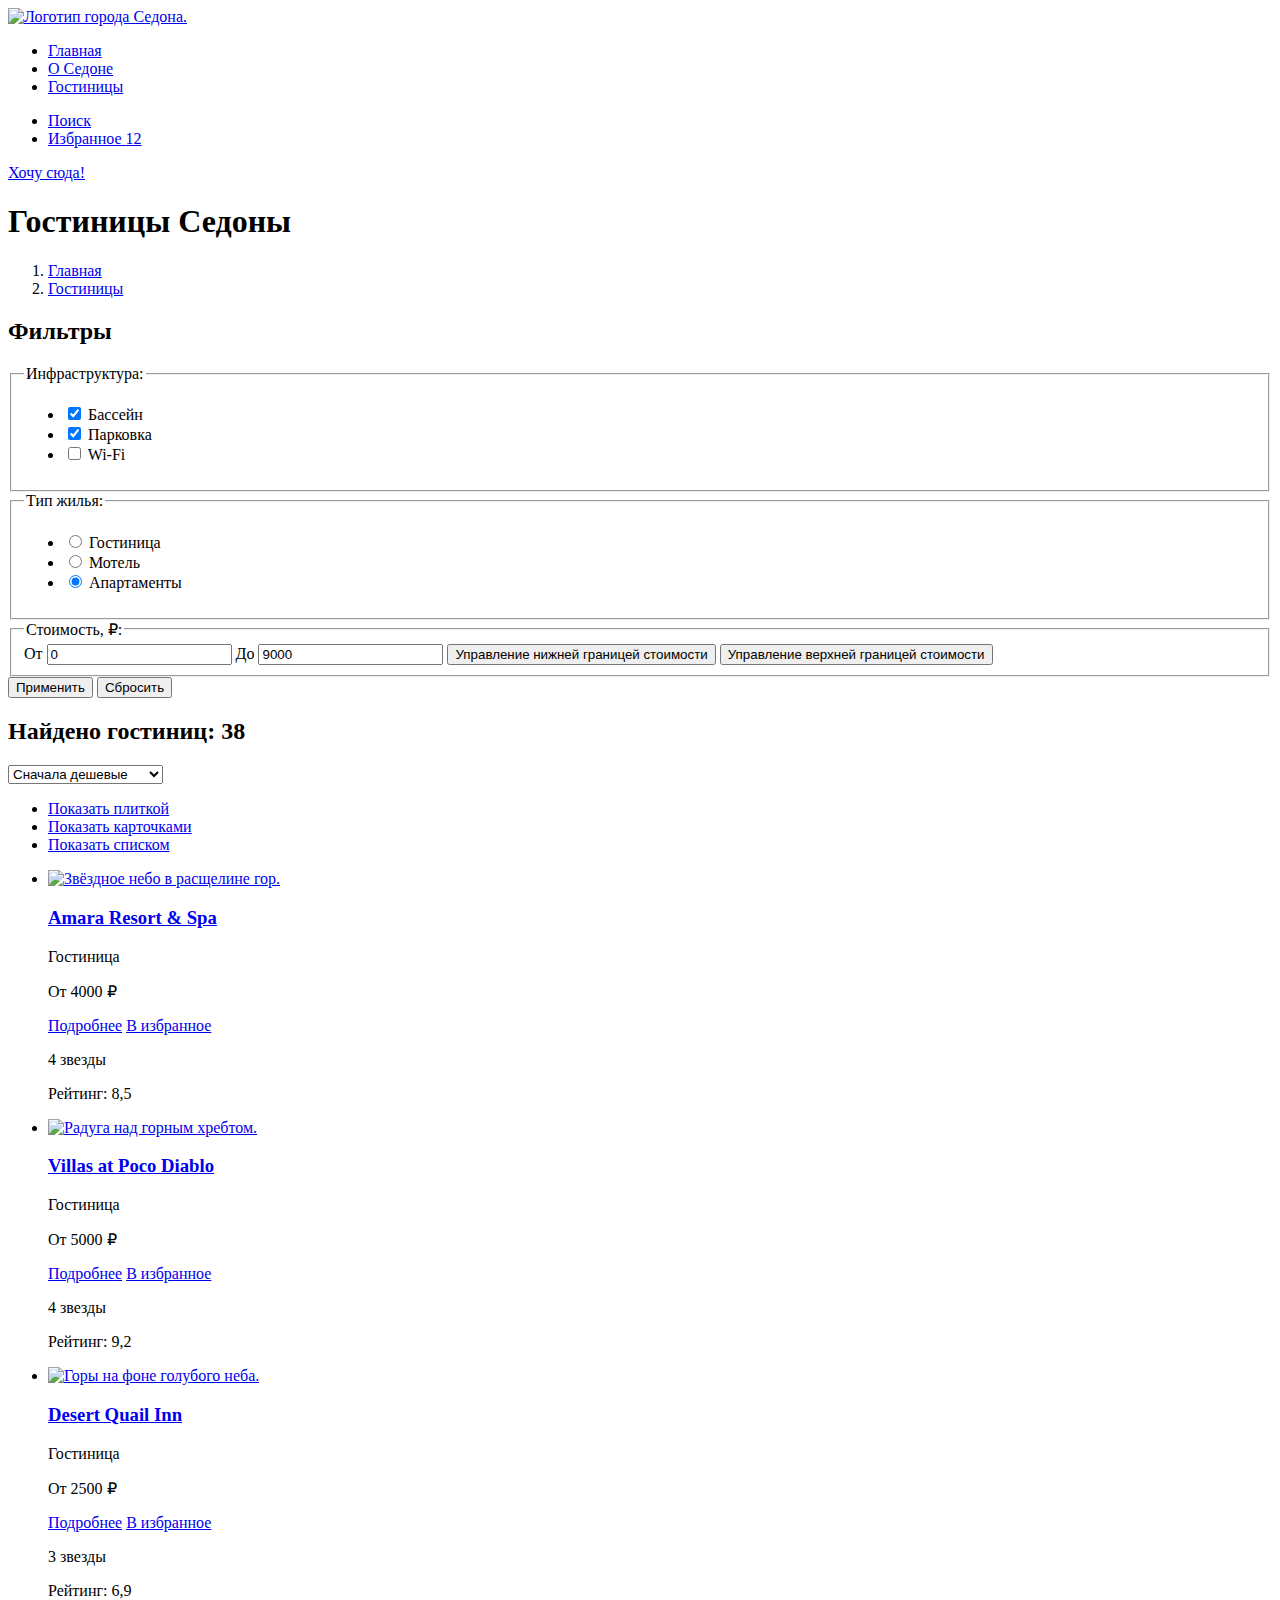
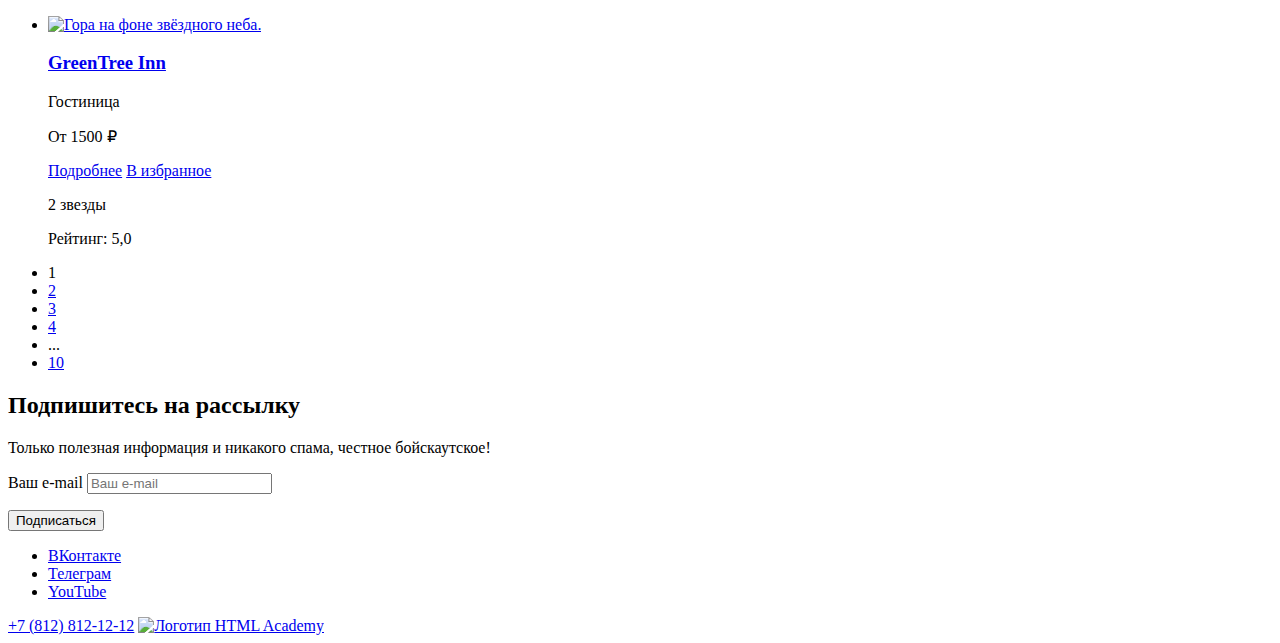
==== catalog.html @ 8b1051bf "Добавляет разметку страниц" ====
<!DOCTYPE html>
<html lang="ru">
    <head>
        <meta charset="utf-8">
        <title>Седона. Гостиницы</title>
    </head>
    <body>
        <header class="page-header" data-test="header">
            <nav class="navigation">
                <a class="navigation-logo" href="index.html">
                    <img class="page-header-logo" src="#" alt="Логотип города Седона.">
                </a>
                <ul class="navigation-list">
                    <li class="navigation-item">
                        <a class="navigation-link" href="index.html">Главная</a>
                    </li>
                    <li class="navigation-item">
                        <a class="navigation-link" href="#">О Седоне</a>
                    </li>
                    <li class="navigation-item">
                        <a class="navigation-link navigation-link-current" href="#">Гостиницы</a>
                    </li>
                </ul>
                <ul class="navigation-user">
                    <li class="navigation-user-item">
                        <a class="navigation-user-link navigation-user-link-search" href="#">
                            <span class="visually-hidden">Поиск</span>
                        </a>
                    </li>
                    <li class="navigation-user-item">
                        <a class="navigation-user-link navigation-user-link-favorite" href="#">
                            <span class="visually-hidden">Избранное</span>
                            <span class="notification-badge">12</span>
                        </a>
                    </li>
                </ul>
            </nav>
            <a class="header-button" href="#">Хочу сюда!</a>
        </header>
        <main class="main-inner" data-test="main">
            <h1 class="inner-header-title">Гостиницы Седоны</h1>
            <ol class="breadcrumbs">
                <li class="breadcrumbs-item">
                    <a class="breadcrumbs-link breadcrumbs-home-link" href="index.html">
                        <span class="visually-hidden">Главная</span>
                    </a>
                </li>
                <li class="breadcrumbs-item">
                    <a class="breadcrumbs-link" href="#">Гостиницы</a>
                </li>
            </ol>
            <section class="filters" data-test="filter">
                <h2 class="visually-hidden">Фильтры</h2>
                <form class="catalog-filter" action="https://echo.htmlacademy.ru/" method="get">
                    <fieldset class="catalog-filter-group">
                        <legend class="catalog-filter-title">Инфраструктура:</legend>
                        <ul class="catalog-filter-list">
                            <li class="catalog-filter-item">
                                <label class="control">
                                    <input class="control-input" type="checkbox" name="swimmingpool" checked>
                                    Бассейн
                                </label>
                            </li>
                            <li class="catalog-filter-item">
                                <label class="control">
                                    <input class="control-input" type="checkbox" name="parking" checked>
                                    Парковка
                                </label>
                            </li>
                            <li class="catalog-filter-item">
                                <label class="control">
                                    <input class="control-input" type="checkbox" name="wifi">
                                    Wi-Fi
                                </label>
                            </li>
                        </ul>
                    </fieldset>
                    <fieldset class="catalog-filter-group">
                        <legend class="catalog-filter-title">Тип жилья:</legend>
                        <ul class="catalog-filter-list">
                            <li class="catalog-filter-item">
                                <label class="control">
                                    <input class="control-input" type="radio" name="housing-type" value="hotel">
                                    Гостиница
                                </label>
                            </li>
                            <li class="catalog-filter-item">
                                <label class="control">
                                    <input class="control-input" type="radio" name="housing-type" value="motel">
                                    Мотель
                                </label>
                            </li>
                            <li class="catalog-filter-item">
                                <label class="control">
                                    <input class="control-input" type="radio" name="housing-type" value="apartments" checked>
                                    Апартаменты
                                </label>
                            </li>
                        </ul>
                    </fieldset>
                    <fieldset class="catalog-filter-group">
                        <legend class="catalog-filter-title">Стоимость, ₽:</legend>
                        <label class="filter-range-control">
                            От
                            <input type="text" name="min-interval" value="0">
                        </label>
                        <label class="filter-range-control">
                            До
                            <input type="text" name="max-interval" value="9000">
                        </label>
                        <button class="filter-range-handle min" type="button">
                            <span class="visually-hidden">Управление нижней границей стоимости</span>
                        </button>
                        <button class="range-toggle toggle-max" type="button">
                            <span class="visually-hidden">Управление верхней границей стоимости</span>
                        </button>
                    </fieldset>
                    <button class="catalog-filter-submit" type="submit">Применить</button>
                    <button class="catalog-filter-reset" type="reset">Сбросить</button>
                </form>
            </section>
            <section class="catalog-products" data-test="catalog">
                <h2 class="catalog-products-title">Найдено гостиниц: <span>38</span></h2>
                <select class="select-control" aria-label="Сортировка">
                    <option value="cheap">Сначала дешевые</option>
                    <option value="popular">Сначала популярные</option>
                    <option value="expensive">Сначала дорогие</option>
                </select>
                <ul class="view-buttons">
                    <li class="view-buttons-item">
                        <a class="view-buttons-tile" href="#">
                            <span class="visually-hidden">Показать плиткой</span>
                        </a>
                    </li>
                    <li class="view-buttons-item">
                        <a class="view-buttons-card" href="#">
                            <span class="visually-hidden">Показать карточками</span>
                        </a>
                    </li>
                    <li class="view-buttons-item">
                        <a class="view-buttons-list" href="#">
                            <span class="visually-hidden">Показать списком</span>
                        </a>
                    </li>
                </ul>
                <ul class="product-list">
                    <li class="product-card">
                        <a class="product-card-link" href="#">
                            <img class="product-card-image" src="#" alt="Звёздное небо в расщелине гор.">
                            <h3 class="product-card-title">Amara Resort & Spa</h3>
                        </a>
                        <p class="product-card-type">Гостиница</p>
                        <p class="product-card-price">От 4000 ₽</p>
                        <a class="product-card-button" href="#">Подробнее</a>
                        <a class="add-favorite-button" href="#">В избранное</a>
                        <p class="product-card-stars product-card-stars-4">
                            <span class="visually-hidden">4 звезды</span>
                        </p>
                        <p class="product-card-rating">Рейтинг: <span>8,5</span></p>
                    </li>
                    <li class="product-card">
                        <a class="product-card-link" href="#">
                            <img class="product-card-image" src="#" alt="Радуга над горным хребтом.">
                            <h3 class="product-card-title">Villas at Poco Diablo</h3>
                        </a>
                        <p class="product-card-type">Гостиница</p>
                        <p class="product-card-price">От 5000 ₽</p>
                        <a class="product-card-button" href="#">Подробнее</a>
                        <a class="add-favorite-button" href="#">В избранное</a>
                        <p class="product-card-stars product-card-stars-4">
                            <span class="visually-hidden">4 звезды</span>
                        </p>
                        <p class="product-card-rating">Рейтинг: <span>9,2</span></p>
                    </li>
                    <li class="product-card">
                        <a class="product-card-link" href="#">
                            <img class="product-card-image" src="#" alt="Горы на фоне голубого неба.">
                            <h3 class="product-card-title">Desert Quail Inn</h3>
                        </a>
                        <p class="product-card-type">Гостиница</p>
                        <p class="product-card-price">От 2500 ₽</p>
                        <a class="product-card-button" href="#">Подробнее</a>
                        <a class="add-favorite-button" href="#">В избранное</a>
                        <p class="product-card-stars product-card-stars-3">
                            <span class="visually-hidden">3 звезды</span>
                        </p>
                        <p class="product-card-rating">Рейтинг: <span>6,9</span></p>
                    </li>
                    <li class="product-card">
                        <a class="product-card-link" href="#">
                            <img class="product-card-image" src="#" alt="Гора на фоне звёздного неба.">
                            <h3 class="product-card-title">GreenTree Inn</h3>
                        </a>
                        <p class="product-card-type">Гостиница</p>
                        <p class="product-card-price">От 1500 ₽</p>
                        <a class="product-card-button" href="#">Подробнее</a>
                        <a class="add-favorite-button" href="#">В избранное</a>
                        <p class="product-card-stars product-card-stars-2">
                            <span class="visually-hidden">2 звезды</span>
                        </p>
                        <p class="product-card-rating">Рейтинг: <span>5,0</span></p>
                    </li>
                </ul>
                <ul class="pagination">
                    <li class="pagination-item">
                        <a class="pagination-link">1</a>
                    </li>
                    <li class="pagination-item">
                        <a class="pagination-link" href="#">2</a>
                    </li>
                    <li class="pagination-item">
                        <a class="pagination-link" href="#">3</a>
                    </li>
                    <li class="pagination-item">
                        <a class="pagination-link" href="#">4</a>
                    </li>
                    <li class="pagination-item">
                        <span class="pagination-text">...</span>
                    </li>
                    <li class="pagination-item">
                        <a class="pagination-link" href="#">10</a>
                    </li>
                </ul>
            </section>
            <section class="subscribe" data-test="subscribe">
                <h2 class="subscribe-title">Подпишитесь на рассылку</h2>
                <p class="subscribe-description">Только полезная информация и никакого спама, честное бойскаутское!</p>
                <form class="subscribe-form" action="https://echo.htmlacademy.ru" method="post">
                    <p class="subscribe-form-name">
                        <label class="visually-hidden" for="user-email">Ваш e-mail</label>
                        <input type="text" id="user-email" name="user-email" placeholder="Ваш e-mail">
                    </p>
                    <button class="subscribe-button" type="submit">Подписаться</button>
                </form>
            </section>
        </main>
        <footer class="page-footer" data-test="footer">
            <ul class="footer-social-list">
                <li class="footer-social-item">
                    <a class="footer-social-link" href="#">
                        <span class="visually-hidden">ВКонтакте</span>
                    </a>
                </li>
                <li class="footer-social-item">
                    <a class="footer-social-link" href="#">
                        <span class="visually-hidden">Телеграм</span>
                    </a>
                </li>
                <li class="footer-social-item">
                    <a class="footer-social-link" href="#">
                        <span class="visually-hidden">YouTube</span>
                    </a>
                </li>
            </ul>
            <a class="footer-phone" href="tel:+78128121212">+7 (812) 812-12-12</a>
            <a class="copyright" href="https://htmlacademy.ru/">
                <img class="htmlacademy-logo" src="#" alt="Логотип HTML Academy">
            </a>
        </footer>
    </body>
</html>
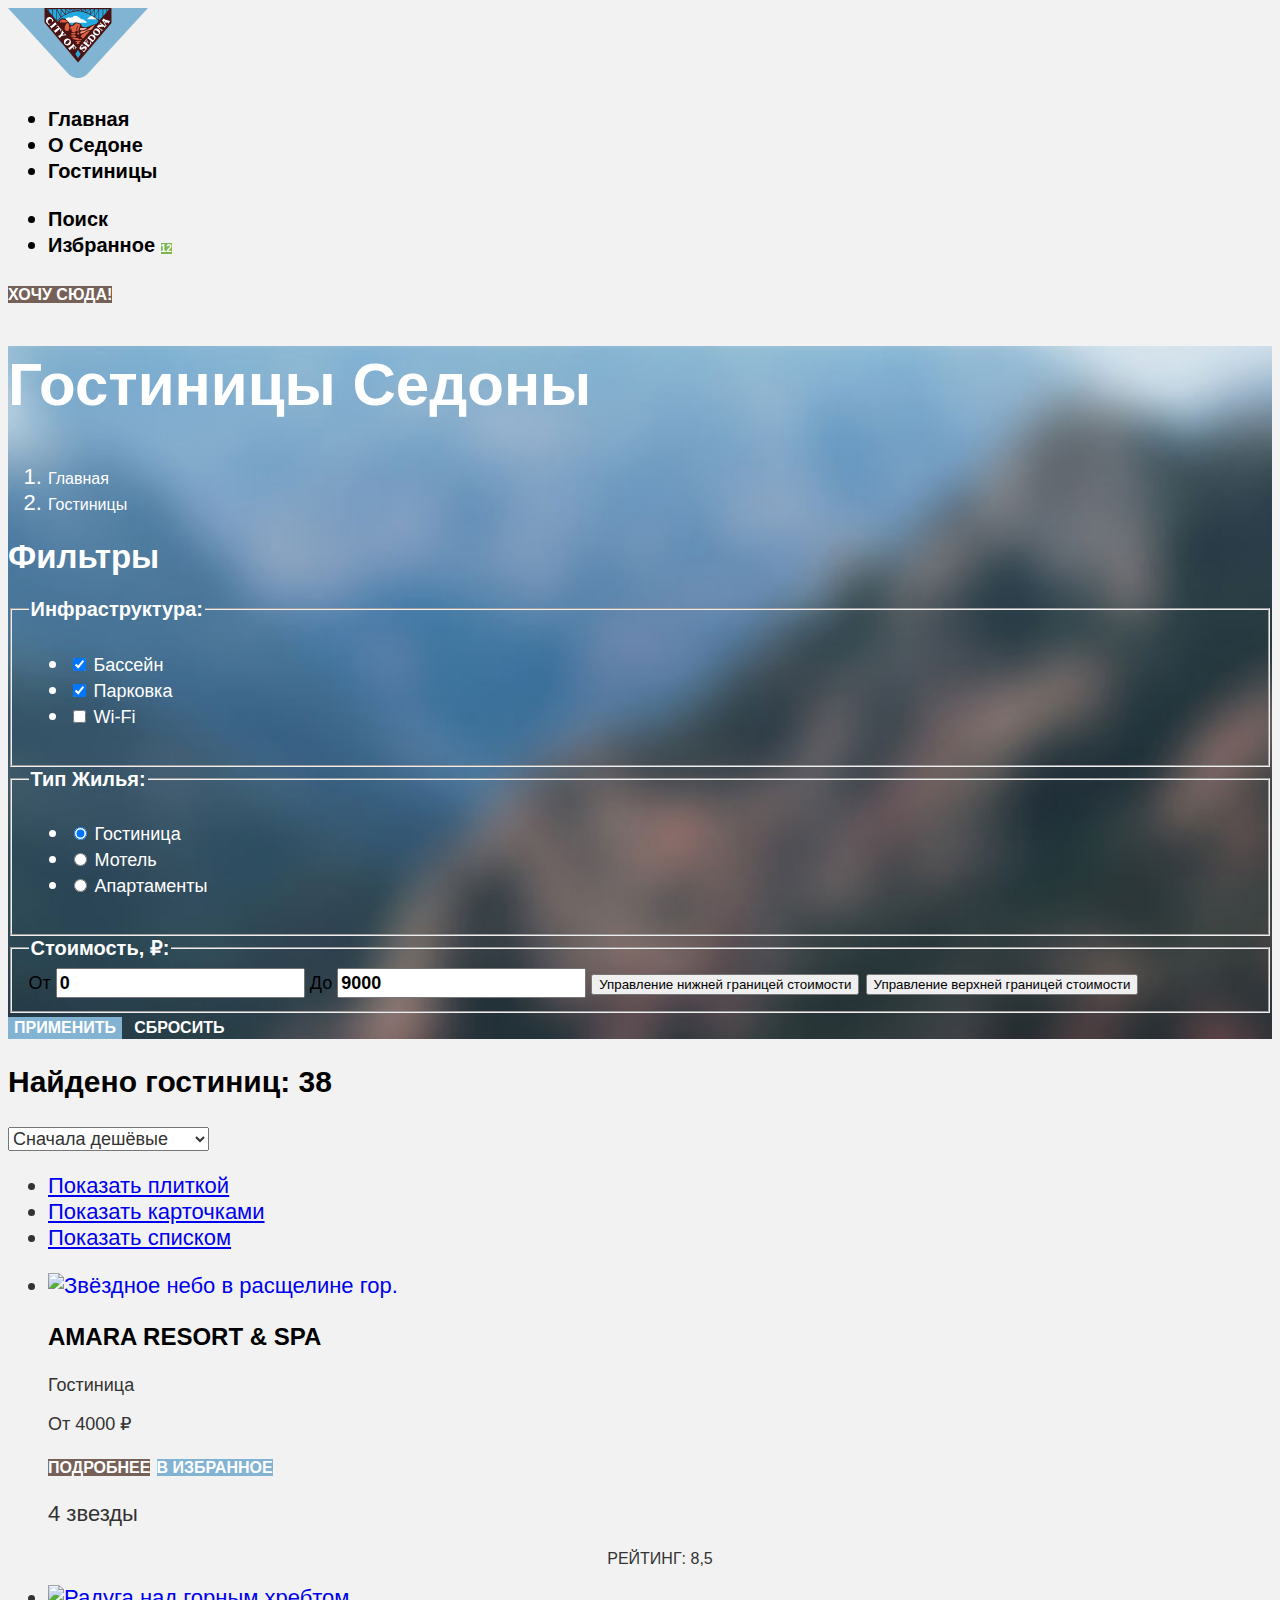
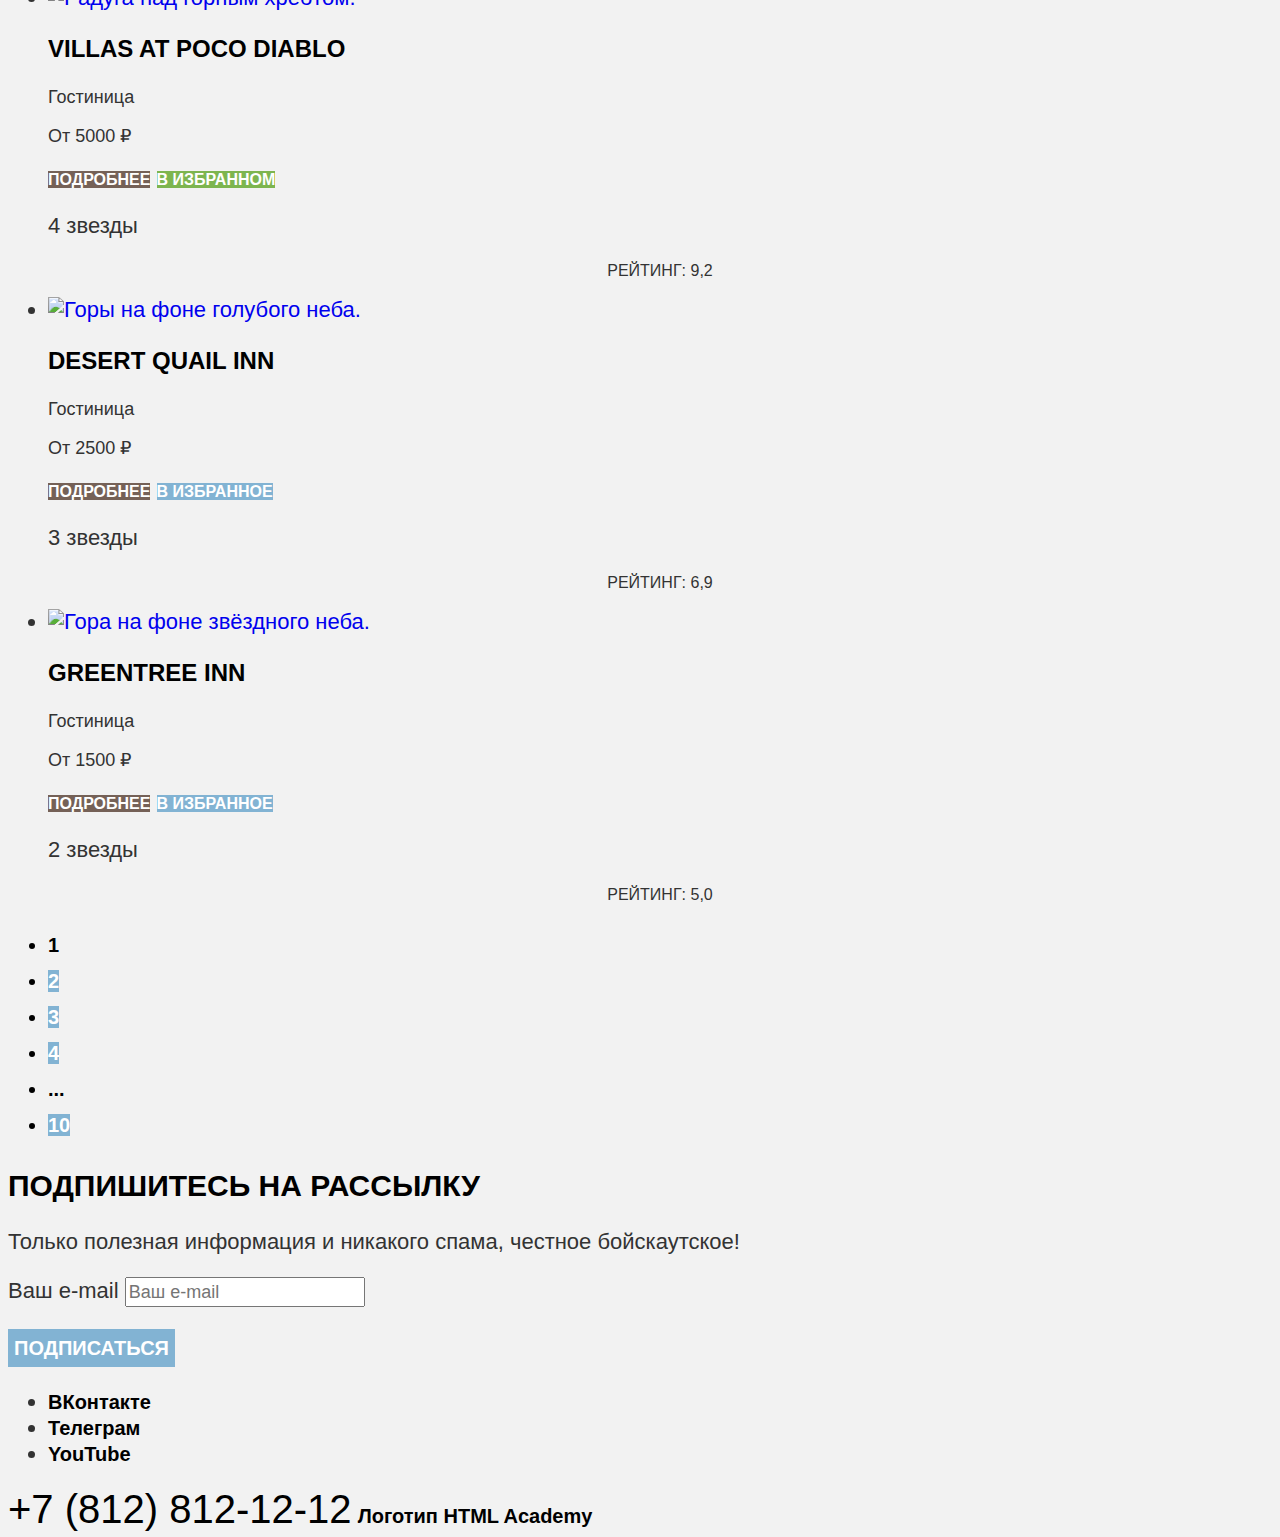
==== commit 862f1732: "Добавляет базовую стилизацию" ====
--- a/catalog.html
+++ b/catalog.html
@@ -1,128 +1,137 @@
 <!DOCTYPE html>
 <html lang="ru">
+
     <head>
         <meta charset="utf-8">
         <title>Седона. Гостиницы</title>
+        <link rel="stylesheet" href="styles/styles.css">
     </head>
+
     <body>
+
         <header class="page-header" data-test="header">
             <nav class="navigation">
-                <a class="navigation-logo" href="index.html">
-                    <img class="page-header-logo" src="#" alt="Логотип города Седона.">
-                </a>
-                <ul class="navigation-list">
-                    <li class="navigation-item">
-                        <a class="navigation-link" href="index.html">Главная</a>
-                    </li>
-                    <li class="navigation-item">
-                        <a class="navigation-link" href="#">О Седоне</a>
-                    </li>
-                    <li class="navigation-item">
-                        <a class="navigation-link navigation-link-current" href="#">Гостиницы</a>
-                    </li>
-                </ul>
-                <ul class="navigation-user">
-                    <li class="navigation-user-item">
-                        <a class="navigation-user-link navigation-user-link-search" href="#">
-                            <span class="visually-hidden">Поиск</span>
-                        </a>
-                    </li>
-                    <li class="navigation-user-item">
-                        <a class="navigation-user-link navigation-user-link-favorite" href="#">
-                            <span class="visually-hidden">Избранное</span>
-                            <span class="notification-badge">12</span>
-                        </a>
-                    </li>
-                </ul>
+              <a class="navigation-logo">
+                <img class="page-header-logo" src="images/logo.svg" width="140" height="70" alt="Логотип города Седона.">
+              </a>
+              <ul class="navigation-list">
+                <li class="navigation-item">
+                  <a class="navigation-link" href="index.html">Главная</a>
+                </li>
+                <li class="navigation-item">
+                  <a class="navigation-link" href="#">О Седоне</a>
+                </li>
+                <li class="navigation-item">
+                  <a class="navigation-link navigation-link-current">Гостиницы</a>
+                </li>
+              </ul>
+              <ul class="navigation-user">
+                <li class="navigation-user-item">
+                  <a class="navigation-user-link navigation-user-link-search" href="#">
+                    <span class="visually-hidden">Поиск</span>
+                  </a>
+                </li>
+                <li class="navigation-user-item">
+                  <a class="navigation-user-link navigation-user-link-favorite" href="#">
+                    <span class="visually-hidden">Избранное</span>
+                    <span class="notification-badge">12</span>
+                  </a>
+                </li>
+              </ul>
             </nav>
-            <a class="header-button" href="#">Хочу сюда!</a>
+            <a class="header-button" href="index.html#search">Хочу сюда!</a>
         </header>
+
         <main class="main-inner" data-test="main">
-            <h1 class="inner-header-title">Гостиницы Седоны</h1>
-            <ol class="breadcrumbs">
-                <li class="breadcrumbs-item">
-                    <a class="breadcrumbs-link breadcrumbs-home-link" href="index.html">
-                        <span class="visually-hidden">Главная</span>
-                    </a>
-                </li>
-                <li class="breadcrumbs-item">
-                    <a class="breadcrumbs-link" href="#">Гостиницы</a>
-                </li>
-            </ol>
-            <section class="filters" data-test="filter">
-                <h2 class="visually-hidden">Фильтры</h2>
-                <form class="catalog-filter" action="https://echo.htmlacademy.ru/" method="get">
-                    <fieldset class="catalog-filter-group">
-                        <legend class="catalog-filter-title">Инфраструктура:</legend>
-                        <ul class="catalog-filter-list">
-                            <li class="catalog-filter-item">
-                                <label class="control">
-                                    <input class="control-input" type="checkbox" name="swimmingpool" checked>
-                                    Бассейн
-                                </label>
-                            </li>
-                            <li class="catalog-filter-item">
-                                <label class="control">
-                                    <input class="control-input" type="checkbox" name="parking" checked>
-                                    Парковка
-                                </label>
-                            </li>
-                            <li class="catalog-filter-item">
-                                <label class="control">
-                                    <input class="control-input" type="checkbox" name="wifi">
-                                    Wi-Fi
-                                </label>
-                            </li>
-                        </ul>
-                    </fieldset>
-                    <fieldset class="catalog-filter-group">
-                        <legend class="catalog-filter-title">Тип жилья:</legend>
-                        <ul class="catalog-filter-list">
-                            <li class="catalog-filter-item">
-                                <label class="control">
-                                    <input class="control-input" type="radio" name="housing-type" value="hotel">
-                                    Гостиница
-                                </label>
-                            </li>
-                            <li class="catalog-filter-item">
-                                <label class="control">
-                                    <input class="control-input" type="radio" name="housing-type" value="motel">
-                                    Мотель
-                                </label>
-                            </li>
-                            <li class="catalog-filter-item">
-                                <label class="control">
-                                    <input class="control-input" type="radio" name="housing-type" value="apartments" checked>
-                                    Апартаменты
-                                </label>
-                            </li>
-                        </ul>
-                    </fieldset>
-                    <fieldset class="catalog-filter-group">
-                        <legend class="catalog-filter-title">Стоимость, ₽:</legend>
-                        <label class="filter-range-control">
-                            От
-                            <input type="text" name="min-interval" value="0">
-                        </label>
-                        <label class="filter-range-control">
-                            До
-                            <input type="text" name="max-interval" value="9000">
-                        </label>
-                        <button class="filter-range-handle min" type="button">
-                            <span class="visually-hidden">Управление нижней границей стоимости</span>
-                        </button>
-                        <button class="range-toggle toggle-max" type="button">
-                            <span class="visually-hidden">Управление верхней границей стоимости</span>
-                        </button>
-                    </fieldset>
-                    <button class="catalog-filter-submit" type="submit">Применить</button>
-                    <button class="catalog-filter-reset" type="reset">Сбросить</button>
-                </form>
-            </section>
+            <div class="main-inner-bg">
+                <h1 class="inner-header-title">Гостиницы Седоны</h1>
+                <ol class="breadcrumbs">
+                    <li class="breadcrumbs-item">
+                        <a class="breadcrumbs-link breadcrumbs-home-link" href="index.html">
+                            <span class="visually-hidden">Главная</span>
+                        </a>
+                    </li>
+                    <li class="breadcrumbs-item">
+                        <a class="breadcrumbs-link" href="#">Гостиницы</a>
+                    </li>
+                </ol>
+                <section class="filters" data-test="filter">
+                    <h2 class="visually-hidden">Фильтры</h2>
+                    <form class="catalog-filter" action="https://echo.htmlacademy.ru/" method="get">
+                        <fieldset class="catalog-filter-group">
+                            <legend class="catalog-filter-title">Инфраструктура:</legend>
+                            <ul class="catalog-filter-list">
+                                <li class="catalog-filter-item">
+                                    <label class="control">
+                                        <input class="control-input" type="checkbox" name="swimmingpool" checked>
+                                        Бассейн
+                                    </label>
+                                </li>
+                                <li class="catalog-filter-item">
+                                    <label class="control">
+                                        <input class="control-input" type="checkbox" name="parking" checked>
+                                        Парковка
+                                    </label>
+                                </li>
+                                <li class="catalog-filter-item">
+                                    <label class="control">
+                                        <input class="control-input" type="checkbox" name="wifi">
+                                        Wi-Fi
+                                    </label>
+                                </li>
+                            </ul>
+                        </fieldset>
+                        <fieldset class="catalog-filter-group">
+                            <legend class="catalog-filter-title">Тип Жилья:</legend>
+                            <ul class="catalog-filter-list">
+                                <li class="catalog-filter-item">
+                                    <label class="control">
+                                        <input class="control-input" type="radio" name="housing-type" value="hotel"
+                                            checked>
+                                        Гостиница
+                                    </label>
+                                </li>
+                                <li class="catalog-filter-item">
+                                    <label class="control">
+                                        <input class="control-input" type="radio" name="housing-type" value="motel">
+                                        Мотель
+                                    </label>
+                                </li>
+                                <li class="catalog-filter-item">
+                                    <label class="control">
+                                        <input class="control-input" type="radio" name="housing-type"
+                                            value="apartments">
+                                        Апартаменты
+                                    </label>
+                                </li>
+                            </ul>
+                        </fieldset>
+                        <fieldset class="catalog-filter-group">
+                            <legend class="catalog-filter-title">Стоимость, ₽:</legend>
+                            <label class="filter-range-control">
+                                От
+                                <input type="text" name="min-interval" value="0">
+                            </label>
+                            <label class="filter-range-control">
+                                До
+                                <input type="text" name="max-interval" value="9000">
+                            </label>
+                            <button class="filter-range-handle min" type="button">
+                                <span class="visually-hidden">Управление нижней границей стоимости</span>
+                            </button>
+                            <button class="range-toggle toggle-max" type="button">
+                                <span class="visually-hidden">Управление верхней границей стоимости</span>
+                            </button>
+                        </fieldset>
+                        <button class="catalog-filter-submit" type="submit">Применить</button>
+                        <button class="catalog-filter-reset" type="reset">Сбросить</button>
+                    </form>
+                </section>
+            </div>
             <section class="catalog-products" data-test="catalog">
                 <h2 class="catalog-products-title">Найдено гостиниц: <span>38</span></h2>
                 <select class="select-control" aria-label="Сортировка">
-                    <option value="cheap">Сначала дешевые</option>
+                    <option value="cheap">Сначала дешёвые</option>
                     <option value="popular">Сначала популярные</option>
                     <option value="expensive">Сначала дорогие</option>
                 </select>
@@ -146,7 +155,8 @@
                 <ul class="product-list">
                     <li class="product-card">
                         <a class="product-card-link" href="#">
-                            <img class="product-card-image" src="#" alt="Звёздное небо в расщелине гор.">
+                            <img class="product-card-image" src="images/catalog/hotel-1.jpg"
+                                alt="Звёздное небо в расщелине гор.">
                             <h3 class="product-card-title">Amara Resort & Spa</h3>
                         </a>
                         <p class="product-card-type">Гостиница</p>
@@ -160,13 +170,14 @@
                     </li>
                     <li class="product-card">
                         <a class="product-card-link" href="#">
-                            <img class="product-card-image" src="#" alt="Радуга над горным хребтом.">
+                            <img class="product-card-image" src="images/catalog/hotel-2.jpg"
+                                alt="Радуга над горным хребтом.">
                             <h3 class="product-card-title">Villas at Poco Diablo</h3>
                         </a>
                         <p class="product-card-type">Гостиница</p>
                         <p class="product-card-price">От 5000 ₽</p>
                         <a class="product-card-button" href="#">Подробнее</a>
-                        <a class="add-favorite-button" href="#">В избранное</a>
+                        <a class="the-button-in-favorites" href="#">В избранном</a>
                         <p class="product-card-stars product-card-stars-4">
                             <span class="visually-hidden">4 звезды</span>
                         </p>
@@ -174,13 +185,14 @@
                     </li>
                     <li class="product-card">
                         <a class="product-card-link" href="#">
-                            <img class="product-card-image" src="#" alt="Горы на фоне голубого неба.">
+                            <img class="product-card-image" src="images/catalog/hotel-3.jpg"
+                                alt="Горы на фоне голубого неба.">
                             <h3 class="product-card-title">Desert Quail Inn</h3>
                         </a>
                         <p class="product-card-type">Гостиница</p>
                         <p class="product-card-price">От 2500 ₽</p>
-                        <a class="product-card-button" href="#">Подробнее</a>
-                        <a class="add-favorite-button" href="#">В избранное</a>
+                        <a class="button product-card-button" href="#">Подробнее</a>
+                        <a class="button add-favorite-button" href="#">В избранное</a>
                         <p class="product-card-stars product-card-stars-3">
                             <span class="visually-hidden">3 звезды</span>
                         </p>
@@ -188,13 +200,14 @@
                     </li>
                     <li class="product-card">
                         <a class="product-card-link" href="#">
-                            <img class="product-card-image" src="#" alt="Гора на фоне звёздного неба.">
+                            <img class="product-card-image" src="images/catalog/hotel-4.jpg"
+                                alt="Гора на фоне звёздного неба.">
                             <h3 class="product-card-title">GreenTree Inn</h3>
                         </a>
                         <p class="product-card-type">Гостиница</p>
                         <p class="product-card-price">От 1500 ₽</p>
-                        <a class="product-card-button" href="#">Подробнее</a>
-                        <a class="add-favorite-button" href="#">В избранное</a>
+                        <a class="button product-card-button" href="#">Подробнее</a>
+                        <a class="button add-favorite-button" href="#">В избранное</a>
                         <p class="product-card-stars product-card-stars-2">
                             <span class="visually-hidden">2 звезды</span>
                         </p>
@@ -203,7 +216,7 @@
                 </ul>
                 <ul class="pagination">
                     <li class="pagination-item">
-                        <a class="pagination-link">1</a>
+                        <a class="pagination-link pagination-current">1</a>
                     </li>
                     <li class="pagination-item">
                         <a class="pagination-link" href="#">2</a>
@@ -224,15 +237,17 @@
             </section>
             <section class="subscribe" data-test="subscribe">
                 <h2 class="subscribe-title">Подпишитесь на рассылку</h2>
-                <p class="subscribe-description">Только полезная информация и никакого спама, честное бойскаутское!</p>
+                <p class="subscribe-description">Только полезная информация и никакого спама, честное бойскаутское!
+                </p>
                 <form class="subscribe-form" action="https://echo.htmlacademy.ru" method="post">
                     <p class="subscribe-form-name">
                         <label class="visually-hidden" for="user-email">Ваш e-mail</label>
                         <input type="text" id="user-email" name="user-email" placeholder="Ваш e-mail">
                     </p>
-                    <button class="subscribe-button" type="submit">Подписаться</button>
+                    <button class="button subscribe-button" type="submit">Подписаться</button>
                 </form>
             </section>
+            </div>
         </main>
         <footer class="page-footer" data-test="footer">
             <ul class="footer-social-list">
@@ -254,8 +269,9 @@
             </ul>
             <a class="footer-phone" href="tel:+78128121212">+7 (812) 812-12-12</a>
             <a class="copyright" href="https://htmlacademy.ru/">
-                <img class="htmlacademy-logo" src="#" alt="Логотип HTML Academy">
+                <span class="visually-hidden">Логотип HTML Academy</span>
             </a>
         </footer>
     </body>
+
 </html>
--- a/styles/styles.css
+++ b/styles/styles.css
@@ -0,0 +1,445 @@
+@font-face {
+    font-family: "PT Sans";
+    font-style: normal;
+    font-weight: 400;
+    src: url("../fonts/ptsans-400.woff2") format("woff2");
+    font-display: swap;
+}
+
+@font-face {
+    font-family: "PT Sans";
+    font-style: normal;
+    font-weight: 700;
+    src: url("../fonts/ptsans-700.woff2") format("woff2");
+    font-display: swap;
+}
+
+body {
+    font-family: "PT Sans", sans-serif;
+    font-size: 22px;
+    line-height: 26px;
+    color: #333333;
+    background-color: #F2F2F2;
+}
+
+/*Шапка*/
+.page-header {
+    color: #000000;
+}
+
+.navigation-link {
+    font-size: 20px;
+    line-height: 24px;
+    font-weight: 700;
+    text-align: center;
+    color: #000000;
+    text-decoration: none;
+}
+
+.navigation-user-link {
+    font-size: 20px;
+    line-height: 24px;
+    font-weight: 700;
+    text-align: center;
+    color: #000000;
+    text-decoration: none;
+}
+
+.notification-badge {
+    font-size: 10px;
+    line-height: 10px;
+    text-align: center;
+    color: #FFFFFF;
+    background-color: #7DB54F;
+}
+
+.header-button {
+    font-family: inherit;
+    font-size: 16px;
+    line-height: 20px;
+    font-weight: 700;
+    text-align: center;
+    color: #FFFFFF;
+    background-color: #756157;
+    text-decoration: none;
+    text-transform: uppercase;
+}
+
+/*Основное содержание*/
+
+/*Блок герой*/
+.hero {
+    color: #333333;
+    background-color: #F2F2F2;
+    background-image: url("../images/hero-background.jpg");
+    background-size: 100% auto;
+    background-repeat: no-repeat;
+}
+
+
+/*Блок преимуществ*/
+.advantages-subtitle {
+    color: #000000;
+    font-size: 30px;
+    line-height: 36px;
+    font-weight: 700;
+    text-transform: uppercase;
+    text-align: center;
+}
+
+.advantages-subtitle-description {
+    font-size: 22px;
+    line-height: 26px;
+    text-align: center;
+}
+
+.advantages-item-wide-1 {
+    background-color: #82B3D3;
+}
+
+.advantages-item-wide-2 {
+    background: #83B3D31F;
+}
+
+.advantages-item-wide-3 {
+    background: #83B3D333;
+}
+
+.advantages-title {
+    color: #000000;
+    font-size: 24px;
+    line-height: 28px;
+    text-align: center;
+    text-transform: uppercase;
+}
+
+.advantages-description {
+    font-size: 18px;
+    line-height: 21px;
+    text-align: center;
+}
+
+.advantages-item-wide-1 .advantages-title {
+    color: #FFFFFF;
+    text-align: center;
+}
+
+.advantages-item-wide-1 .advantages-description {
+    color: #FFFFFF;
+    text-align: center;
+}
+
+/*Инфраструктура*/
+.infrastructure-subtitle {
+    color: #000000;
+    font-size: 30px;
+    line-height: 36px;
+    font-weight: 700;
+    text-transform: uppercase;
+    text-align: center;
+}
+
+.infrastructure-subtitle-description {
+    font-size: 22px;
+    line-height: 26px;
+    text-align: center;
+}
+
+.infrastructure-item {
+    background: #83B3D31F;
+}
+
+.infrastructure-title {
+    color: #000000;
+    font-size: 24px;
+    line-height: 28px;
+    text-align: center;
+    text-transform: uppercase;
+}
+
+.infrastructure-description {
+    font-size: 18px;
+    line-height: 21px;
+    text-align: center;
+}
+
+/*Блок поиска*/
+.search {
+    text-align: center;
+}
+
+.search-title {
+    color: #000000;
+    font-size: 30px;
+    line-height: 36px;
+    font-weight: 700;
+    text-transform: uppercase;
+}
+
+.search-description {
+    font-size: 22px;
+    line-height: 26px;
+}
+
+.search-button {
+    font-family: inherit;
+    font-size: 20px;
+    line-height: 36px;
+    font-weight: 700;
+    text-align: center;
+    color: #FFFFFF;
+    background-color: #756157;
+    text-decoration: none;
+    text-transform: uppercase;
+}
+
+/*Блок подписки на рассылку*/
+.subscribe-theme-custom {
+    color: #FFFFFF;
+    background-color: #82B3D3;
+    background-image: url(../images/subscribe-background.jpg);
+    background-size: 100% auto;
+    background-repeat: no-repeat;
+}
+
+.subscribe-title {
+    color: #000000;
+    font-size: 30px;
+    line-height: 36px;
+    font-weight: 700;
+    text-transform: uppercase;
+}
+
+.subscribe-description {
+    font-size: 22px;
+    line-height: 26px;
+}
+
+.subscribe-theme-custom .subscribe-title {
+    color: #FFFFFF;
+}
+
+.subscribe-theme-custom .subscribe-description {
+    color: #FFFFFF;
+}
+
+.subscribe-form-name input {
+    color: #000000;
+    font-size: 18px;
+    line-height: 24px;
+}
+
+.subscribe-button {
+    font-family: inherit;
+    font-size: 20px;
+    line-height: 36px;
+    font-weight: 700;
+    text-align: center;
+    color: #FFFFFF;
+    background-color: #82B3D3;
+    text-decoration: none;
+    text-transform: uppercase;
+    border: none;
+}
+
+/*Фильтры*/
+.main-inner-bg {
+    color: #FFFFFF;
+    background-color: #82B3D3;
+    background-image: url(../images/main-inner-background.jpg);
+    background-size: cover;
+    background-repeat: no-repeat;
+}
+
+.inner-header-title {
+    font-size: 60px;
+    line-height: 78px;
+    font-weight: 700;
+}
+
+.breadcrumbs-link {
+    color: #FFFFFF;
+    font-size: 16px;
+    line-height: 21px;
+    text-decoration: none;
+    text-align: center;
+}
+
+.catalog-filter-title {
+    font-size: 20px;
+    line-height: 24px;
+    font-weight: 700;
+}
+
+.control {
+    font-size: 18px;
+    line-height: 23px;
+}
+
+.filter-range-control {
+    font-family: inherit;
+    color: #000000;
+    font-size: 18px;
+    line-height: 24px;
+}
+
+.filter-range-control input {
+    color: #000000;
+    font-family: inherit;
+    font-size: 18px;
+    line-height: 24px;
+    font-weight: 700;
+}
+
+.catalog-filter-submit {
+    font-family: inherit;
+    font-size: 16px;
+    line-height: 20px;
+    font-weight: 700;
+    text-align: center;
+    color: #FFFFFF;
+    background-color: #82B3D3;
+    text-decoration: none;
+    text-transform: uppercase;
+    border: none;
+}
+
+.catalog-filter-reset {
+    font-family: inherit;
+    font-size: 16px;
+    line-height: 20px;
+    font-weight: 700;
+    text-align: center;
+    color: #FFFFFF;
+    background: none;
+    text-decoration: none;
+    text-transform: uppercase;
+    border: none;
+}
+/*Каталог*/
+.catalog-products-title {
+    color: #000000;
+    font-size: 30px;
+    line-height: 36px;
+    font-weight: 700;
+}
+
+.select-control {
+    color: #333333;
+    font-size: 18px;
+    line-height: 21px;
+}
+
+
+/*Карточки товара*/
+.product-card-link {
+    text-decoration: none;
+}
+
+.product-card-title {
+    color: #000000;
+    font-size: 24px;
+    line-height: 28px;
+    font-weight: 700;
+    text-transform: uppercase;
+}
+
+.product-card-type {
+    font-size: 18px;
+    line-height: 21px;
+}
+
+.product-card-price {
+    font-size: 18px;
+    line-height: 21px;
+}
+
+.product-card-button {
+    font-family: inherit;
+    font-size: 16px;
+    line-height: 20px;
+    font-weight: 700;
+    text-align: center;
+    color: #FFFFFF;
+    background-color: #756157;
+    text-decoration: none;
+    text-transform: uppercase;
+}
+
+.add-favorite-button {
+    font-family: inherit;
+    font-size: 16px;
+    line-height: 20px;
+    font-weight: 700;
+    text-align: center;
+    color: #FFFFFF;
+    background-color: #82B3D3;
+    text-decoration: none;
+    text-transform: uppercase;
+}
+
+.the-button-in-favorites {
+    font-family: inherit;
+    font-size: 16px;
+    line-height: 20px;
+    font-weight: 700;
+    text-align: center;
+    color: #FFFFFF;
+    background-color: #7DB54F;
+    text-decoration: none;
+    text-transform: uppercase;
+}
+
+.product-card-rating {
+    font-size: 16px;
+    line-height: 20px;
+    text-align: center;
+    text-transform: uppercase;
+}
+
+/*Пагинация*/
+.pagination {
+    color: #000000;
+    font-size: 20px;
+    font-weight: 700;
+    line-height: 36px;
+    align-items: center;
+}
+
+.pagination-link {
+    color: #FFFFFF;
+    background-color: #82B3D3;
+    text-decoration: none;
+}
+
+.pagination-current {
+    color: #000000;
+    background-color: #F2F2F2;
+}
+
+/*Подвал*/
+.footer-social-link {
+    color: #000000;
+    font-size: 20px;
+    font-weight: 700;
+    line-height: 24px;
+    text-decoration: none;
+    text-align: center;
+}
+
+.footer-phone {
+    color: #000000;
+    font-size: 40px;
+    line-height: 40px;
+    text-decoration: none;
+    text-align: center;
+}
+
+.copyright {
+    color: #000000;
+    font-size: 20px;
+    font-weight: 700;
+    line-height: 24px;
+    text-decoration: none;
+    text-align: center;
+}
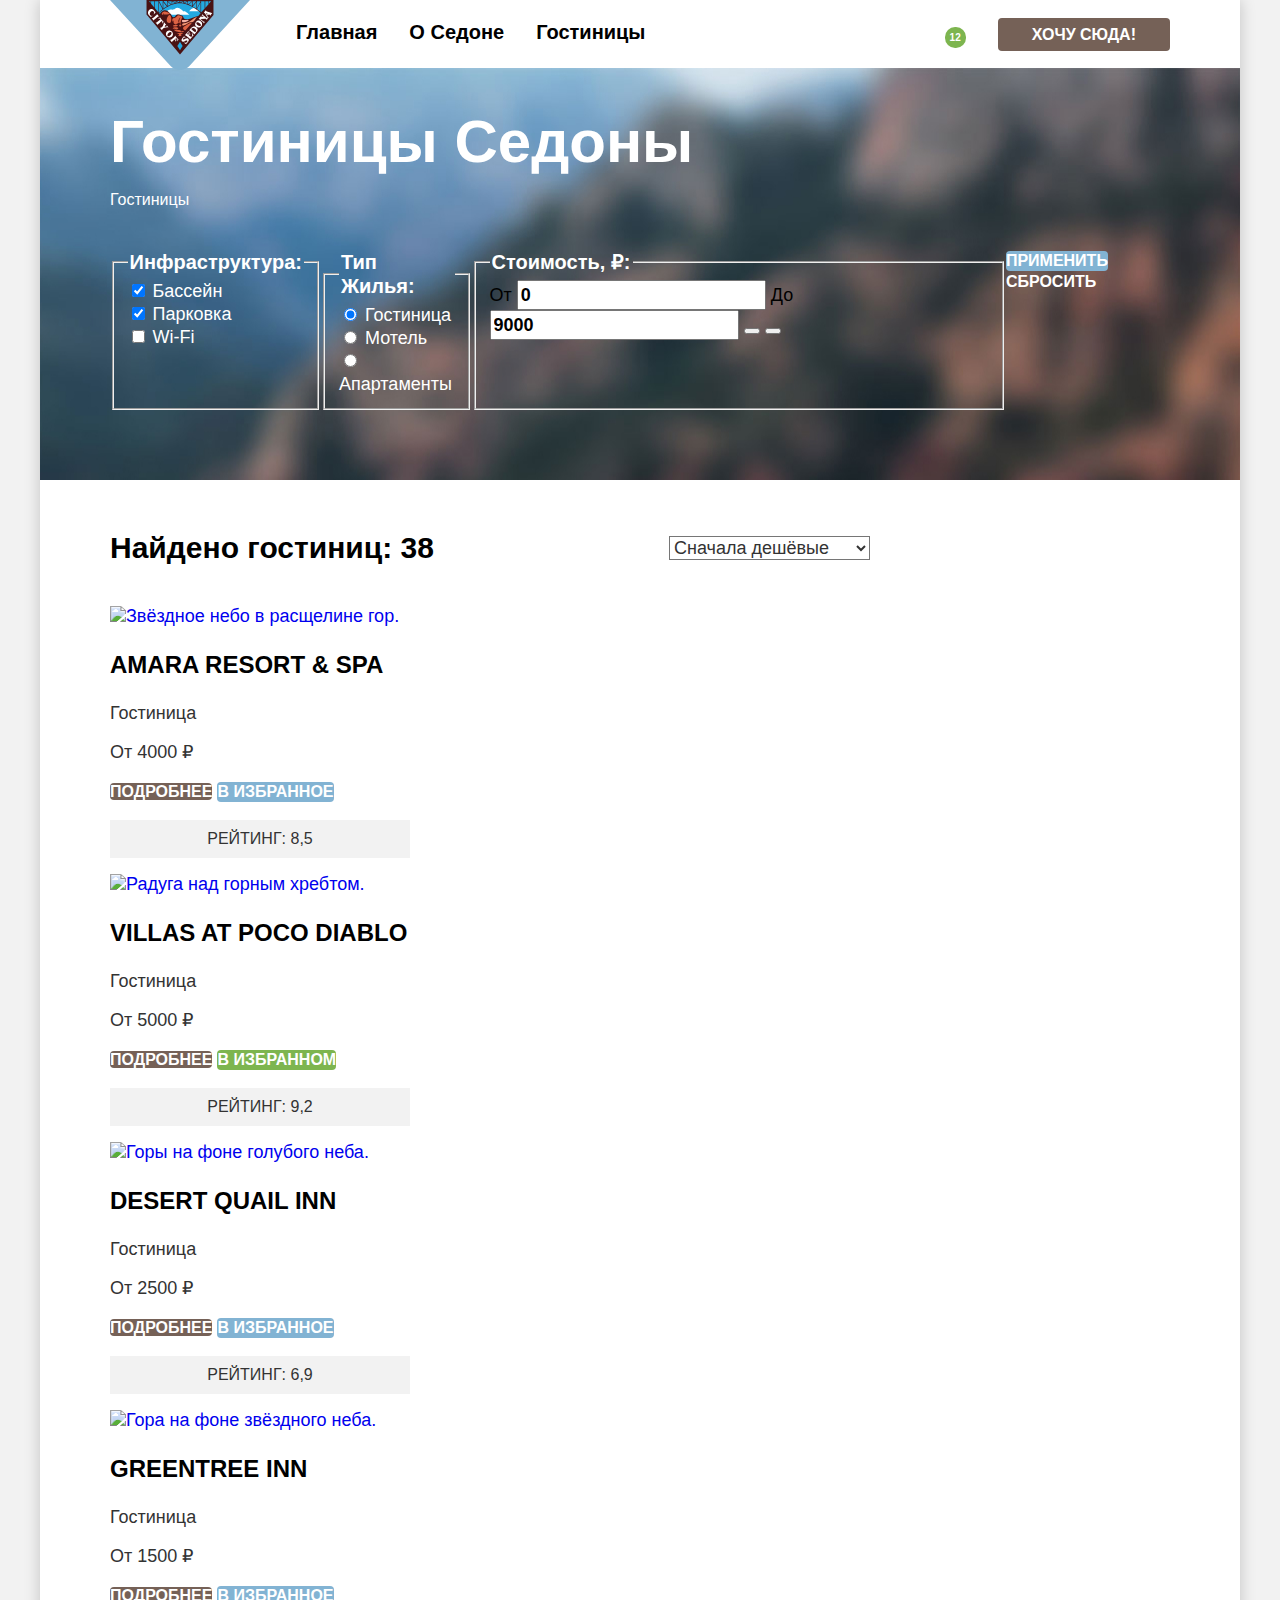
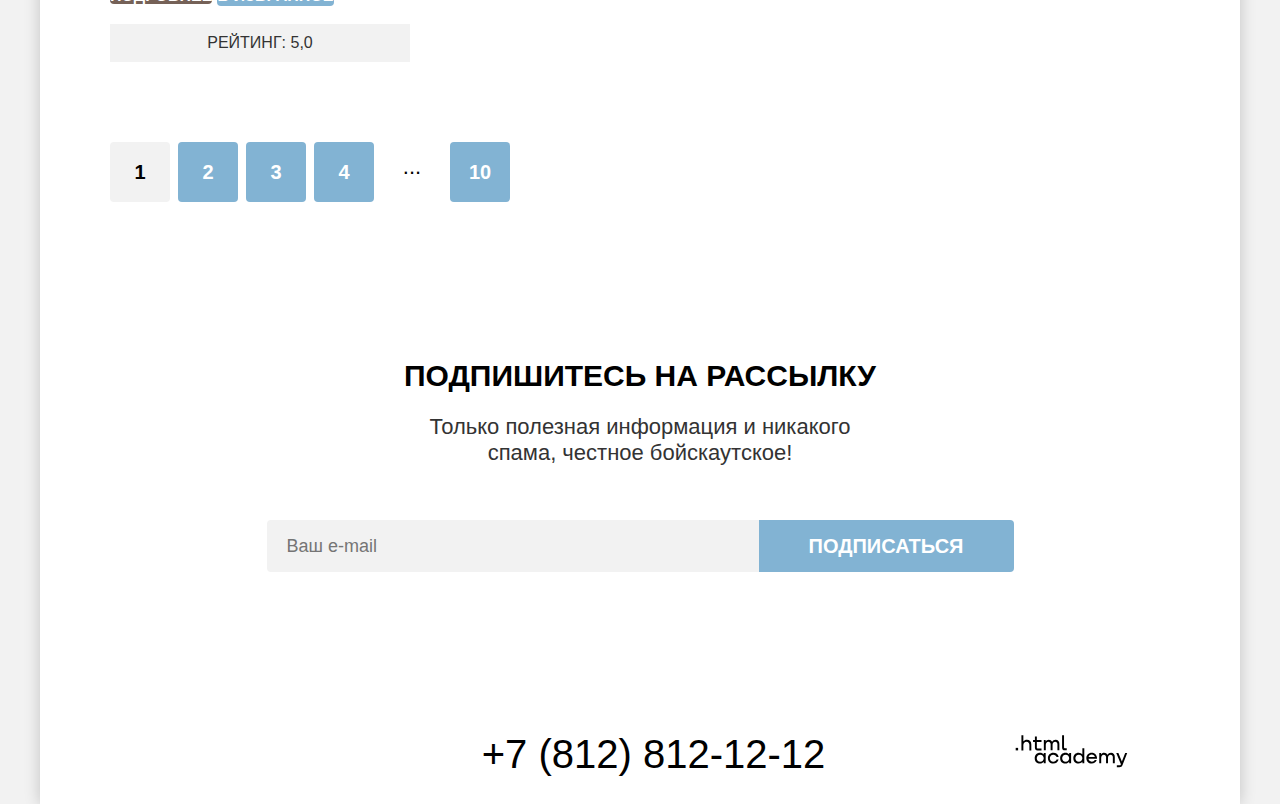
==== commit 1e98ea4a: "Дополняет сетки страниц" ====
--- a/catalog.html
+++ b/catalog.html
@@ -8,270 +8,289 @@
     </head>
 
     <body>
-
-        <header class="page-header" data-test="header">
-            <nav class="navigation">
-              <a class="navigation-logo">
-                <img class="page-header-logo" src="images/logo.svg" width="140" height="70" alt="Логотип города Седона.">
-              </a>
-              <ul class="navigation-list">
-                <li class="navigation-item">
-                  <a class="navigation-link" href="index.html">Главная</a>
-                </li>
-                <li class="navigation-item">
-                  <a class="navigation-link" href="#">О Седоне</a>
-                </li>
-                <li class="navigation-item">
-                  <a class="navigation-link navigation-link-current">Гостиницы</a>
-                </li>
-              </ul>
-              <ul class="navigation-user">
-                <li class="navigation-user-item">
-                  <a class="navigation-user-link navigation-user-link-search" href="#">
-                    <span class="visually-hidden">Поиск</span>
-                  </a>
-                </li>
-                <li class="navigation-user-item">
-                  <a class="navigation-user-link navigation-user-link-favorite" href="#">
-                    <span class="visually-hidden">Избранное</span>
-                    <span class="notification-badge">12</span>
-                  </a>
-                </li>
-              </ul>
-            </nav>
-            <a class="header-button" href="index.html#search">Хочу сюда!</a>
-        </header>
-
-        <main class="main-inner" data-test="main">
-            <div class="main-inner-bg">
-                <h1 class="inner-header-title">Гостиницы Седоны</h1>
-                <ol class="breadcrumbs">
-                    <li class="breadcrumbs-item">
-                        <a class="breadcrumbs-link breadcrumbs-home-link" href="index.html">
-                            <span class="visually-hidden">Главная</span>
-                        </a>
-                    </li>
-                    <li class="breadcrumbs-item">
-                        <a class="breadcrumbs-link" href="#">Гостиницы</a>
-                    </li>
-                </ol>
-                <section class="filters" data-test="filter">
-                    <h2 class="visually-hidden">Фильтры</h2>
-                    <form class="catalog-filter" action="https://echo.htmlacademy.ru/" method="get">
-                        <fieldset class="catalog-filter-group">
-                            <legend class="catalog-filter-title">Инфраструктура:</legend>
-                            <ul class="catalog-filter-list">
-                                <li class="catalog-filter-item">
-                                    <label class="control">
-                                        <input class="control-input" type="checkbox" name="swimmingpool" checked>
-                                        Бассейн
+        <div class="container">
+            <header class="page-header" data-test="header">
+                <div class="page-header-content">
+                    <a class="navigation-logo" href="index.html">
+                        <img class="page-header-logo" src="images/logo.svg" width="140" height="70"
+                            alt="Логотип города Седона.">
+                    </a>
+                    <nav class="navigation">
+                        <ul class="navigation-list">
+                            <li class="navigation-item">
+                                <a class="navigation-link" href="index.html">Главная</a>
+                            </li>
+                            <li class="navigation-item">
+                                <a class="navigation-link" href="#">О Седоне</a>
+                            </li>
+                            <li class="navigation-item">
+                                <a class="navigation-link navigation-link-current">Гостиницы</a>
+                            </li>
+                        </ul>
+                    </nav>
+                    <ul class="navigation-user">
+                        <li class="navigation-user-item">
+                            <a class="navigation-user-link navigation-user-link-search" href="#">
+                                <span class="visually-hidden">Поиск</span>
+                            </a>
+                        </li>
+                        <li class="navigation-user-item">
+                            <a class="navigation-user-link navigation-user-link-favorite" href="#">
+                                <span class="visually-hidden">Избранное</span>
+                                <span class="favorites-counter">12</span>
+                            </a>
+                        </li>
+                        <li class="navigation-user-item-button">
+                            <a class="button header-button" href="#">Хочу сюда!</a>
+                        </li>
+                    </ul>
+                </div>
+            </header>
+            <main class="main-container main-inner" data-test="main">
+                <div class="main-inner-bg">
+                    <div class="main-inner-content">
+                        <h1 class="inner-header-title">Гостиницы Седоны</h1>
+                        <ol class="breadcrumbs">
+                            <li class="breadcrumbs-item">
+                                <a class="breadcrumbs-link breadcrumbs-home-link" href="index.html">
+                                    <span class="visually-hidden">Главная</span>
+                                </a>
+                            </li>
+                            <li class="breadcrumbs-item">
+                                <a class="breadcrumbs-link" href="#">Гостиницы</a>
+                            </li>
+                        </ol>
+                        <section class="filters" data-test="filter">
+                            <h2 class="visually-hidden">Фильтры</h2>
+                            <form class="catalog-filter" action="https://echo.htmlacademy.ru/" method="get">
+                                <fieldset class="catalog-filter-group">
+                                    <legend class="catalog-filter-title">Инфраструктура:</legend>
+                                    <ul class="catalog-filter-list">
+                                        <li class="catalog-filter-item">
+                                            <label class="control">
+                                                <input class="control-input" type="checkbox" name="swimmingpool"
+                                                    checked>
+                                                Бассейн
+                                            </label>
+                                        </li>
+                                        <li class="catalog-filter-item">
+                                            <label class="control">
+                                                <input class="control-input" type="checkbox" name="parking" checked>
+                                                Парковка
+                                            </label>
+                                        </li>
+                                        <li class="catalog-filter-item">
+                                            <label class="control">
+                                                <input class="control-input" type="checkbox" name="wifi">
+                                                Wi-Fi
+                                            </label>
+                                        </li>
+                                    </ul>
+                                </fieldset>
+                                <fieldset class="catalog-filter-group">
+                                    <legend class="catalog-filter-title">Тип Жилья:</legend>
+                                    <ul class="catalog-filter-list">
+                                        <li class="catalog-filter-item">
+                                            <label class="control">
+                                                <input class="control-input" type="radio" name="housing-type"
+                                                    value="hotel" checked>
+                                                Гостиница
+                                            </label>
+                                        </li>
+                                        <li class="catalog-filter-item">
+                                            <label class="control">
+                                                <input class="control-input" type="radio" name="housing-type"
+                                                    value="motel">
+                                                Мотель
+                                            </label>
+                                        </li>
+                                        <li class="catalog-filter-item">
+                                            <label class="control">
+                                                <input class="control-input" type="radio" name="housing-type"
+                                                    value="apartments">
+                                                Апартаменты
+                                            </label>
+                                        </li>
+                                    </ul>
+                                </fieldset>
+                                <fieldset class="catalog-filter-group">
+                                    <legend class="catalog-filter-title">Стоимость, ₽:</legend>
+                                    <label class="filter-range-control">
+                                        От
+                                        <input type="text" name="min-interval" value="0">
                                     </label>
+                                    <label class="filter-range-control">
+                                        До
+                                        <input type="text" name="max-interval" value="9000">
+                                    </label>
+                                    <button class="filter-range-handle min" type="button">
+                                        <span class="visually-hidden">Управление нижней границей стоимости</span>
+                                    </button>
+                                    <button class="range-toggle toggle-max" type="button">
+                                        <span class="visually-hidden">Управление верхней границей стоимости</span>
+                                    </button>
+                                </fieldset>
+                                <div class="catalog-filter-button">
+                                    <button class="button submit-button" type="submit">Применить</button>
+                                    <button class="button reset-button" type="reset">Сбросить</button>
+                                </div>
+                            </form>
+                        </section>
+                    </div>
+                </div>
+                <div class="catalog-content">
+                    <section class="catalog-products" data-test="catalog">
+                        <div class="catalog-products-sorting">
+                            <h2 class="catalog-products-title">Найдено гостиниц: <span class="hotel-counter">38</span>
+                            </h2>
+                            <select class="select-control" aria-label="Сортировка">
+                                <option value="popular">Сначала популярные</option>
+                                <option selected="cheap">Сначала дешёвые</option>
+                                <option value="expensive">Сначала дорогие</option>
+                            </select>
+                            <ul class="view-buttons">
+                                <li class="view-buttons-item">
+                                    <!--<button class="view-buttons-tile" type="button">-->
+                                    <span class="visually-hidden">Показать плиткой</span>
+                                    <!--</button>-->
                                 </li>
-                                <li class="catalog-filter-item">
-                                    <label class="control">
-                                        <input class="control-input" type="checkbox" name="parking" checked>
-                                        Парковка
-                                    </label>
+                                <li class="view-buttons-item">
+                                    <!--<button class="view-buttons-card" type="button">-->
+                                    <span class="visually-hidden">Показать карточками</span>
+                                    <!--</button>-->
                                 </li>
-                                <li class="catalog-filter-item">
-                                    <label class="control">
-                                        <input class="control-input" type="checkbox" name="wifi">
-                                        Wi-Fi
-                                    </label>
+                                <li class="view-buttons-item">
+                                    <!--<button class="view-buttons-list" type="button">-->
+                                    <span class="visually-hidden">Показать списком</span>
+                                    <!--</button>-->
                                 </li>
                             </ul>
-                        </fieldset>
-                        <fieldset class="catalog-filter-group">
-                            <legend class="catalog-filter-title">Тип Жилья:</legend>
-                            <ul class="catalog-filter-list">
-                                <li class="catalog-filter-item">
-                                    <label class="control">
-                                        <input class="control-input" type="radio" name="housing-type" value="hotel"
-                                            checked>
-                                        Гостиница
-                                    </label>
-                                </li>
-                                <li class="catalog-filter-item">
-                                    <label class="control">
-                                        <input class="control-input" type="radio" name="housing-type" value="motel">
-                                        Мотель
-                                    </label>
-                                </li>
-                                <li class="catalog-filter-item">
-                                    <label class="control">
-                                        <input class="control-input" type="radio" name="housing-type"
-                                            value="apartments">
-                                        Апартаменты
-                                    </label>
-                                </li>
-                            </ul>
-                        </fieldset>
-                        <fieldset class="catalog-filter-group">
-                            <legend class="catalog-filter-title">Стоимость, ₽:</legend>
-                            <label class="filter-range-control">
-                                От
-                                <input type="text" name="min-interval" value="0">
-                            </label>
-                            <label class="filter-range-control">
-                                До
-                                <input type="text" name="max-interval" value="9000">
-                            </label>
-                            <button class="filter-range-handle min" type="button">
-                                <span class="visually-hidden">Управление нижней границей стоимости</span>
-                            </button>
-                            <button class="range-toggle toggle-max" type="button">
-                                <span class="visually-hidden">Управление верхней границей стоимости</span>
-                            </button>
-                        </fieldset>
-                        <button class="catalog-filter-submit" type="submit">Применить</button>
-                        <button class="catalog-filter-reset" type="reset">Сбросить</button>
+                        </div>
+                        <ul class="product-list">
+                            <li class="product-card">
+                                <a class="product-card-link" href="#">
+                                    <img class="product-card-image" src="images/catalog/hotel-1.jpg"
+                                        alt="Звёздное небо в расщелине гор.">
+                                    <h3 class="product-card-title">Amara Resort & Spa</h3>
+                                </a>
+                                <p class="product-card-type">Гостиница</p>
+                                <p class="product-card-price">От 4000 ₽</p>
+                                <a class="button product-card-button" href="#">Подробнее</a>
+                                <button class="button add-favorite-button" type="submit">В избранное</button>
+                                <p class="product-card-stars product-card-stars-4">
+                                    <span class="visually-hidden">4 звезды</span>
+                                </p>
+                                <p class="product-card-rating">Рейтинг: <span class="rating-counter">8,5</span></p>
+                            </li>
+                            <li class="product-card">
+                                <a class="product-card-link" href="#">
+                                    <img class="product-card-image" src="images/catalog/hotel-2.jpg"
+                                        alt="Радуга над горным хребтом.">
+                                    <h3 class="product-card-title">Villas at Poco Diablo</h3>
+                                </a>
+                                <p class="product-card-type">Гостиница</p>
+                                <p class="product-card-price">От 5000 ₽</p>
+                                <a class="button product-card-button" href="#">Подробнее</a>
+                                <button class="button the-button-in-favorites" type="submit">В избранном</button>
+                                <p class="product-card-stars product-card-stars-4">
+                                    <span class="visually-hidden">4 звезды</span>
+                                </p>
+                                <p class="product-card-rating">Рейтинг: <span class="rating-counter">9,2</span></p>
+                            </li>
+                            <li class="product-card">
+                                <a class="product-card-link" href="#">
+                                    <img class="product-card-image" src="images/catalog/hotel-3.jpg"
+                                        alt="Горы на фоне голубого неба.">
+                                    <h3 class="product-card-title">Desert Quail Inn</h3>
+                                </a>
+                                <p class="product-card-type">Гостиница</p>
+                                <p class="product-card-price">От 2500 ₽</p>
+                                <a class="button product-card-button" href="#">Подробнее</a>
+                                <button class="button add-favorite-button" type="submit">В избранное</button>
+                                <p class="product-card-stars product-card-stars-3">
+                                    <span class="visually-hidden">3 звезды</span>
+                                </p>
+                                <p class="product-card-rating">Рейтинг: <span class="rating-counter">6,9</span></p>
+                            </li>
+                            <li class="product-card">
+                                <a class="product-card-link" href="#">
+                                    <img class="product-card-image" src="images/catalog/hotel-4.jpg"
+                                        alt="Гора на фоне звёздного неба.">
+                                    <h3 class="product-card-title">GreenTree Inn</h3>
+                                </a>
+                                <p class="product-card-type">Гостиница</p>
+                                <p class="product-card-price">От 1500 ₽</p>
+                                <a class="button product-card-button" href="#">Подробнее</a>
+                                <button class="button add-favorite-button" type="submit">В избранное</button>
+                                <p class="product-card-stars product-card-stars-2">
+                                    <span class="visually-hidden">2 звезды</span>
+                                </p>
+                                <p class="product-card-rating">Рейтинг: <span class="rating-counter">5,0</span></p>
+                            </li>
+                        </ul>
+                        <ul class="pagination-list">
+                            <li class="pagination-item">
+                                <a class="pagination-link pagination-current">1</a>
+                            </li>
+                            <li class="pagination-item">
+                                <a class="pagination-link pagination-link-action" href="#">2</a>
+                            </li>
+                            <li class="pagination-item">
+                                <a class="pagination-link pagination-link-action" href="#">3</a>
+                            </li>
+                            <li class="pagination-item">
+                                <a class="pagination-link pagination-link-action" href="#">4</a>
+                            </li>
+                            <li class="pagination-item">
+                                <span class="pagination-link pagination-hidden">...</span>
+                            </li>
+                            <li class="pagination-item">
+                                <a class="pagination-link pagination-link-action" href="#">10</a>
+                            </li>
+                        </ul>
+                    </section>
+                </div>
+                <section class="subscribe" data-test="subscribe">
+                    <h2 class="visually-hidden">Подписка на рассылку сайта Седона</h2>
+                    <p class="subscribe-subtitle">Подпишитесь на рассылку</p>
+                    <p class="subscribe-description">Только полезная информация и никакого спама, честное бойскаутское!
+                    </p>
+                    <form class="subscribe-form" action="https://echo.htmlacademy.ru" method="post">
+                        <p class="subscribe-form-name">
+                            <label class="visually-hidden" for="user-email">Ваш e-mail</label>
+                            <input type="text" id="user-email" name="user-email" placeholder="Ваш e-mail">
+                        </p>
+                        <button class="button subscribe-button" type="submit">Подписаться</button>
                     </form>
                 </section>
-            </div>
-            <section class="catalog-products" data-test="catalog">
-                <h2 class="catalog-products-title">Найдено гостиниц: <span>38</span></h2>
-                <select class="select-control" aria-label="Сортировка">
-                    <option value="cheap">Сначала дешёвые</option>
-                    <option value="popular">Сначала популярные</option>
-                    <option value="expensive">Сначала дорогие</option>
-                </select>
-                <ul class="view-buttons">
-                    <li class="view-buttons-item">
-                        <a class="view-buttons-tile" href="#">
-                            <span class="visually-hidden">Показать плиткой</span>
-                        </a>
-                    </li>
-                    <li class="view-buttons-item">
-                        <a class="view-buttons-card" href="#">
-                            <span class="visually-hidden">Показать карточками</span>
-                        </a>
-                    </li>
-                    <li class="view-buttons-item">
-                        <a class="view-buttons-list" href="#">
-                            <span class="visually-hidden">Показать списком</span>
-                        </a>
-                    </li>
-                </ul>
-                <ul class="product-list">
-                    <li class="product-card">
-                        <a class="product-card-link" href="#">
-                            <img class="product-card-image" src="images/catalog/hotel-1.jpg"
-                                alt="Звёздное небо в расщелине гор.">
-                            <h3 class="product-card-title">Amara Resort & Spa</h3>
-                        </a>
-                        <p class="product-card-type">Гостиница</p>
-                        <p class="product-card-price">От 4000 ₽</p>
-                        <a class="product-card-button" href="#">Подробнее</a>
-                        <a class="add-favorite-button" href="#">В избранное</a>
-                        <p class="product-card-stars product-card-stars-4">
-                            <span class="visually-hidden">4 звезды</span>
-                        </p>
-                        <p class="product-card-rating">Рейтинг: <span>8,5</span></p>
-                    </li>
-                    <li class="product-card">
-                        <a class="product-card-link" href="#">
-                            <img class="product-card-image" src="images/catalog/hotel-2.jpg"
-                                alt="Радуга над горным хребтом.">
-                            <h3 class="product-card-title">Villas at Poco Diablo</h3>
-                        </a>
-                        <p class="product-card-type">Гостиница</p>
-                        <p class="product-card-price">От 5000 ₽</p>
-                        <a class="product-card-button" href="#">Подробнее</a>
-                        <a class="the-button-in-favorites" href="#">В избранном</a>
-                        <p class="product-card-stars product-card-stars-4">
-                            <span class="visually-hidden">4 звезды</span>
-                        </p>
-                        <p class="product-card-rating">Рейтинг: <span>9,2</span></p>
-                    </li>
-                    <li class="product-card">
-                        <a class="product-card-link" href="#">
-                            <img class="product-card-image" src="images/catalog/hotel-3.jpg"
-                                alt="Горы на фоне голубого неба.">
-                            <h3 class="product-card-title">Desert Quail Inn</h3>
-                        </a>
-                        <p class="product-card-type">Гостиница</p>
-                        <p class="product-card-price">От 2500 ₽</p>
-                        <a class="button product-card-button" href="#">Подробнее</a>
-                        <a class="button add-favorite-button" href="#">В избранное</a>
-                        <p class="product-card-stars product-card-stars-3">
-                            <span class="visually-hidden">3 звезды</span>
-                        </p>
-                        <p class="product-card-rating">Рейтинг: <span>6,9</span></p>
-                    </li>
-                    <li class="product-card">
-                        <a class="product-card-link" href="#">
-                            <img class="product-card-image" src="images/catalog/hotel-4.jpg"
-                                alt="Гора на фоне звёздного неба.">
-                            <h3 class="product-card-title">GreenTree Inn</h3>
-                        </a>
-                        <p class="product-card-type">Гостиница</p>
-                        <p class="product-card-price">От 1500 ₽</p>
-                        <a class="button product-card-button" href="#">Подробнее</a>
-                        <a class="button add-favorite-button" href="#">В избранное</a>
-                        <p class="product-card-stars product-card-stars-2">
-                            <span class="visually-hidden">2 звезды</span>
-                        </p>
-                        <p class="product-card-rating">Рейтинг: <span>5,0</span></p>
-                    </li>
-                </ul>
-                <ul class="pagination">
-                    <li class="pagination-item">
-                        <a class="pagination-link pagination-current">1</a>
-                    </li>
-                    <li class="pagination-item">
-                        <a class="pagination-link" href="#">2</a>
-                    </li>
-                    <li class="pagination-item">
-                        <a class="pagination-link" href="#">3</a>
-                    </li>
-                    <li class="pagination-item">
-                        <a class="pagination-link" href="#">4</a>
-                    </li>
-                    <li class="pagination-item">
-                        <span class="pagination-text">...</span>
-                    </li>
-                    <li class="pagination-item">
-                        <a class="pagination-link" href="#">10</a>
-                    </li>
-                </ul>
-            </section>
-            <section class="subscribe" data-test="subscribe">
-                <h2 class="subscribe-title">Подпишитесь на рассылку</h2>
-                <p class="subscribe-description">Только полезная информация и никакого спама, честное бойскаутское!
-                </p>
-                <form class="subscribe-form" action="https://echo.htmlacademy.ru" method="post">
-                    <p class="subscribe-form-name">
-                        <label class="visually-hidden" for="user-email">Ваш e-mail</label>
-                        <input type="text" id="user-email" name="user-email" placeholder="Ваш e-mail">
-                    </p>
-                    <button class="button subscribe-button" type="submit">Подписаться</button>
-                </form>
-            </section>
-            </div>
-        </main>
-        <footer class="page-footer" data-test="footer">
-            <ul class="footer-social-list">
-                <li class="footer-social-item">
-                    <a class="footer-social-link" href="#">
-                        <span class="visually-hidden">ВКонтакте</span>
+            </main>
+            <footer class="page-footer" data-test="footer">
+                <div class="page-footer-content">
+                    <ul class="footer-social-list">
+                        <li class="footer-social-item">
+                            <a class="footer-social-link" href="#">
+                                <span class="visually-hidden">ВКонтакте</span>
+                            </a>
+                        </li>
+                        <li class="footer-social-item">
+                            <a class="footer-social-link" href="#">
+                                <span class="visually-hidden">Телеграм</span>
+                            </a>
+                        </li>
+                        <li class="footer-social-item">
+                            <a class="footer-social-link" href="#">
+                                <span class="visually-hidden">YouTube</span>
+                            </a>
+                        </li>
+                    </ul>
+                    <a class="footer-phone" href="tel:+78128121212">+7 (812) 812-12-12</a>
+                    <a class="copyright" href="https://htmlacademy.ru/">
+                        <span class="visually-hidden">Логотип HTML Academy</span>
+                        <img src="images/logo-htmlacademy.svg" width="115" height="33" alt="Логотип HTML Academy">
                     </a>
-                </li>
-                <li class="footer-social-item">
-                    <a class="footer-social-link" href="#">
-                        <span class="visually-hidden">Телеграм</span>
-                    </a>
-                </li>
-                <li class="footer-social-item">
-                    <a class="footer-social-link" href="#">
-                        <span class="visually-hidden">YouTube</span>
-                    </a>
-                </li>
-            </ul>
-            <a class="footer-phone" href="tel:+78128121212">+7 (812) 812-12-12</a>
-            <a class="copyright" href="https://htmlacademy.ru/">
-                <span class="visually-hidden">Логотип HTML Academy</span>
-            </a>
-        </footer>
+                </div>
+            </footer>
+        </div>
     </body>
 
 </html>
--- a/styles/styles.css
+++ b/styles/styles.css
@@ -14,26 +14,117 @@
     font-display: swap;
 }
 
+.html {
+    height: 100%;
+}
+
 body {
+    margin: 0;
+    display: flex;
+    flex-direction: column;
+    min-height: 100%;
     font-family: "PT Sans", sans-serif;
-    font-size: 22px;
-    line-height: 26px;
+    font-size: 18px;
+    line-height: 21px;
+    font-weight: 400;
+    font-style: normal;
     color: #333333;
     background-color: #F2F2F2;
 }
 
+.container {
+    width: 1200px;
+    margin: 0 auto;
+    background-color: #FFFFFF;
+    box-shadow: 0 0 15px 0 #00000033;
+
+}
+
+.visually-hidden {
+    position: absolute;
+    width: 1px;
+    height: 1px;
+    margin: -1px;
+    border: 0;
+    padding: 0;
+    white-space: nowrap;
+    clip-path: inset(100%);
+    clip: rect(0 0 0 0);
+    overflow: hidden;
+}
+
+.button {
+    margin: 0;
+    padding: 0;
+    font-family: inherit;
+    font-size: 16px;
+    line-height: 20px;
+    font-weight: 700;
+    color: #FFFFFF;
+    text-align: center;
+    text-transform: uppercase;
+    text-decoration: none;
+    border-radius: 4px;
+    border: none;
+}
+
 /*Шапка*/
 .page-header {
-    color: #000000;
+    padding: 0 70px;
+}
+
+.page-header-content {
+    display: flex;
+    align-items: start;
+    color: #000000;
+}
+
+.navigation-logo {
+    margin-right: 30px;
+    align-self: flex-start;
+    margin-bottom: -6px;
+}
+
+.page-header-logo {
+    display: block;
+    box-sizing: border-box;
+}
+
+.navigation-list {
+    margin: 0;
+    padding: 0;
+    list-style: none;
+    display: flex;
+    align-items: center;
+}
+
+.navigation-item {
+    padding: 20px 16px;
 }
 
 .navigation-link {
     font-size: 20px;
     line-height: 24px;
     font-weight: 700;
-    text-align: center;
-    color: #000000;
-    text-decoration: none;
+    color: #000000;
+    text-decoration: none;
+}
+
+.navigation-user {
+    margin: 0;
+    padding: 0;
+    display: flex;
+    align-items: center;
+    margin-left: auto;
+    list-style: none;
+}
+
+.navigation-user-item {
+    padding: 22px 12px;
+}
+
+.navigation-user-item-button {
+    margin-left: 20px;
 }
 
 .navigation-user-link {
@@ -45,40 +136,51 @@
     text-decoration: none;
 }
 
-.notification-badge {
+.favorites-counter {
     font-size: 10px;
     line-height: 10px;
     text-align: center;
     color: #FFFFFF;
     background-color: #7DB54F;
+    padding: 5px;
+    border-radius: 10px;
 }
 
 .header-button {
-    font-family: inherit;
-    font-size: 16px;
-    line-height: 20px;
-    font-weight: 700;
-    text-align: center;
-    color: #FFFFFF;
     background-color: #756157;
-    text-decoration: none;
-    text-transform: uppercase;
+    padding: 8px 34px;
 }
 
 /*Основное содержание*/
+.main-container {
+    flex-grow: 1;
+}
 
 /*Блок герой*/
 .hero {
     color: #333333;
-    background-color: #F2F2F2;
-    background-image: url("../images/hero-background.jpg");
-    background-size: 100% auto;
+    background-color: #83B3D333;
+    background-image: url("../images/divider.svg"), url("../images/hero-background.jpg");
+    background-size: 100% auto, cover;
     background-repeat: no-repeat;
-}
-
+    background-position: left bottom, left top;
+}
+
+.hero-img {
+    display: block;
+    margin: 0 auto;
+    padding: 51px 0 82px;
+}
 
 /*Блок преимуществ*/
+.advantages-description {
+    margin: 69px 0 90px;
+}
+
 .advantages-subtitle {
+    margin: 0 290px;
+    padding: 0;
+    margin-bottom: 25px;
     color: #000000;
     font-size: 30px;
     line-height: 36px;
@@ -88,24 +190,53 @@
 }
 
 .advantages-subtitle-description {
+    margin: 0;
+    padding: 0;
     font-size: 22px;
     line-height: 26px;
     text-align: center;
 }
 
-.advantages-item-wide-1 {
+.advantages-list {
+    margin: 0;
+    padding: 0;
+    display: flex;
+    flex-flow: wrap;
+    justify-content: space-between;
+    list-style: none;
+}
+
+.advantages-item {
+    width: 400px;
+}
+
+.advantages-item-wide-dark {
     background-color: #82B3D3;
-}
-
-.advantages-item-wide-2 {
+    display: flex;
+    justify-content: space-between;
+    width: 1200px;
+}
+
+.advantages-item-wide-light {
     background: #83B3D31F;
 }
 
-.advantages-item-wide-3 {
+.advantages-item-wide-medium {
     background: #83B3D333;
 }
 
-.advantages-title {
+.advantages-item-reverse {
+    flex-direction: row-reverse;
+}
+
+.advantages-item-text {
+    margin: 102px 85px;
+}
+
+.advantages-item-title {
+    padding: 0;
+    margin: 0;
+    margin-bottom: 62px;
     color: #000000;
     font-size: 24px;
     line-height: 28px;
@@ -113,24 +244,31 @@
     text-transform: uppercase;
 }
 
-.advantages-description {
-    font-size: 18px;
-    line-height: 21px;
-    text-align: center;
-}
-
-.advantages-item-wide-1 .advantages-title {
-    color: #FFFFFF;
-    text-align: center;
-}
-
-.advantages-item-wide-1 .advantages-description {
+.advantages-item-description {
+    padding: 0;
+    margin: 0;
+    text-align: center;
+}
+
+.advantages-item-wide-dark .advantages-item-title {
+    color: #FFFFFF;
+    text-align: center;
+}
+
+.advantages-item-wide-dark .advantages-item-description {
     color: #FFFFFF;
     text-align: center;
 }
 
 /*Инфраструктура*/
+.infrastructure-description {
+    margin: 64px 348px;
+}
+
 .infrastructure-subtitle {
+    padding: 0;
+    margin: 0;
+    margin-bottom: 20px;
     color: #000000;
     font-size: 30px;
     line-height: 36px;
@@ -140,16 +278,68 @@
 }
 
 .infrastructure-subtitle-description {
+    padding: 0;
+    margin: 0;
     font-size: 22px;
     line-height: 26px;
     text-align: center;
 }
 
+.infrastructure-list {
+    margin: 0;
+    padding: 0;
+    display: flex;
+    justify-content: space-between;
+    list-style: none;
+}
+
 .infrastructure-item {
     background: #83B3D31F;
-}
-
-.infrastructure-title {
+    width: 400px;
+}
+
+.infrastructure-item-background-none {
+    background: none;
+}
+
+.infrastructure-item-text {
+    margin: 85px 81px;
+}
+
+.advantages-icon-house::before {
+    content: " ";
+    display: block;
+    width: 75px;
+    height: 72px;
+    margin: 0 auto;
+    margin-bottom: 30px;
+    background-image: url("../images/advantage-icon-house.svg");
+}
+
+.advantages-icon-food::before {
+    content: " ";
+    display: block;
+    width: 75px;
+    height: 72px;
+    margin: 0 auto;
+    margin-bottom: 30px;
+    background-image: url("../images/advantage-icon-food.svg");
+}
+
+.advantages-icon-gift::before {
+    content: " ";
+    display: block;
+    width: 75px;
+    height: 76px;
+    margin: 0 auto;
+    margin-bottom: 30px;
+    background-image: url("../images/advantage-icon-gift.svg");
+}
+
+.infrastructure-item-title {
+    padding: 0;
+    margin: 0;
+    margin-bottom: 30px;
     color: #000000;
     font-size: 24px;
     line-height: 28px;
@@ -157,19 +347,23 @@
     text-transform: uppercase;
 }
 
-.infrastructure-description {
-    font-size: 18px;
-    line-height: 21px;
+.infrastructure-item-description {
+    padding: 0;
+    margin: 0;
     text-align: center;
 }
 
 /*Блок поиска*/
 .search {
     text-align: center;
-}
-
-.search-title {
-    color: #000000;
+    margin: 96px 304px;
+}
+
+.search-subtitle {
+    padding: 0;
+    margin: 0;
+    color: #000000;
+    margin-bottom: 20px;
     font-size: 30px;
     line-height: 36px;
     font-weight: 700;
@@ -177,32 +371,38 @@
 }
 
 .search-description {
+    padding: 0;
+    margin: 0;
+    margin-bottom: 54px;
     font-size: 22px;
     line-height: 26px;
 }
 
 .search-button {
-    font-family: inherit;
     font-size: 20px;
     line-height: 36px;
-    font-weight: 700;
-    text-align: center;
-    color: #FFFFFF;
+    padding: 8px 50px;
     background-color: #756157;
-    text-decoration: none;
-    text-transform: uppercase;
 }
 
 /*Блок подписки на рассылку*/
+.subscribe {
+    text-align: center;
+    padding: 96px 258px 104px 258px;
+}
+
 .subscribe-theme-custom {
     color: #FFFFFF;
-    background-color: #82B3D3;
+    background-color: #83B3D333;
     background-image: url(../images/subscribe-background.jpg);
-    background-size: 100% auto;
+    background-size: cover;
     background-repeat: no-repeat;
 }
 
-.subscribe-title {
+.subscribe-subtitle {
+    margin: 0;
+    padding: 0;
+    margin-bottom: 20px;
     color: #000000;
     font-size: 30px;
     line-height: 36px;
@@ -211,11 +411,14 @@
 }
 
 .subscribe-description {
+    width: 475px;
+    margin: 0 auto;
     font-size: 22px;
     line-height: 26px;
-}
-
-.subscribe-theme-custom .subscribe-title {
+    margin-bottom: 36px;
+}
+
+.subscribe-theme-custom .subscribe-subtitle {
     color: #FFFFFF;
 }
 
@@ -223,40 +426,66 @@
     color: #FFFFFF;
 }
 
+.subscribe-form {
+    display: flex;
+    align-items: center;
+    justify-content: center;
+}
+
 .subscribe-form-name input {
     color: #000000;
+    background-color: #F2F2F2;
+    border: none;
+    width: 452px;
+    padding: 14px 20px;
     font-size: 18px;
     line-height: 24px;
+    border-radius: 4px 0 0 4px;
+}
+
+.subscribe-theme-custom .subscribe-form-name input {
+    background-color: #FFFFFF;
 }
 
 .subscribe-button {
-    font-family: inherit;
+    padding: 8px 50px;
+    border-radius:0 4px 4px 0;
     font-size: 20px;
     line-height: 36px;
-    font-weight: 700;
-    text-align: center;
-    color: #FFFFFF;
     background-color: #82B3D3;
-    text-decoration: none;
-    text-transform: uppercase;
-    border: none;
 }
 
 /*Фильтры*/
 .main-inner-bg {
     color: #FFFFFF;
-    background-color: #82B3D3;
+    background-color: #756157;
     background-image: url(../images/main-inner-background.jpg);
     background-size: cover;
     background-repeat: no-repeat;
+    padding: 35px 70px 70px;
+}
+
+.catalog-filter {
+    display: flex;
 }
 
 .inner-header-title {
+    margin: 0;
+    padding: 0;
     font-size: 60px;
     line-height: 78px;
     font-weight: 700;
 }
 
+.breadcrumbs {
+    margin: 0;
+    padding: 0;
+    padding-top: 8px;
+    display: flex;
+    /*gap: 10px;*/
+    list-style: none;
+}
+
 .breadcrumbs-link {
     color: #FFFFFF;
     font-size: 16px;
@@ -264,6 +493,14 @@
     text-decoration: none;
     text-align: center;
 }
+
+.filters {
+    margin-top: 40px;
+}
+
+/*.catalog-filter-group {
+    border: none;
+}*/
 
 .catalog-filter-title {
     font-size: 20px;
@@ -271,6 +508,12 @@
     font-weight: 700;
 }
 
+.catalog-filter-list {
+    margin: 0;
+    padding: 0;
+    list-style: none;
+}
+
 .control {
     font-size: 18px;
     line-height: 23px;
@@ -291,143 +534,175 @@
     font-weight: 700;
 }
 
-.catalog-filter-submit {
-    font-family: inherit;
+.submit-button {
+    background-color: #82B3D3;
+}
+
+.reset-button {
+    background: none;
+}
+
+/*Каталог*/
+.catalog-content {
+    margin: 50px 70px 60px;
+}
+
+.catalog-products-sorting {
+    display: flex;
+    align-items: center;
+}
+
+.catalog-products-title {
+    margin: 0;
+    padding: 0;
+    width: 338px;
+    color: #000000;
+    font-size: 30px;
+    line-height: 36px;
+    font-weight: 700;
+}
+
+.select-control {
+    color: #333333;
+    background-color: #FFFFFF;
+    font-size: 18px;
+    line-height: 21px;
+    margin-left: auto;
+    margin-right: 70px;
+}
+
+.view-buttons {
+    margin: 0;
+    padding: 0;
+    width: 160px;
+    display: flex;
+    list-style: none;
+    margin-left: 70px;
+}
+
+/*Карточки товара*/
+.product-list {
+    margin: 40px 0 80px;
+    padding: 0;
+    list-style: none;
+}
+
+.product-card {
+    width: 340px;
+}
+
+.product-card-link {
+    text-decoration: none;
+}
+
+.product-card-title {
+    color: #000000;
+    font-size: 24px;
+    line-height: 28px;
+    font-weight: 700;
+    text-transform: uppercase;
+}
+
+.product-card-button {
+    background-color: #756157;
+}
+
+.add-favorite-button {
+    background-color: #82B3D3;
+}
+
+.the-button-in-favorites {
+    background-color: #7DB54F;
+}
+
+.product-card-rating {
+    width: 254px;
+    padding: 9px 23px;
     font-size: 16px;
     line-height: 20px;
-    font-weight: 700;
-    text-align: center;
+    background-color: #F2F2F2;
+    text-align: center;
+    text-transform: uppercase;
+}
+
+/*Пагинация*/
+.pagination-list {
+    display: flex;
+    margin: 0;
+    padding: 0;
+    gap: 8px;
+    list-style: none;
+}
+
+.pagination-link {
+    display: block;
+    box-sizing: border-box;
+    width: 60px;
+    height: 60px;
+    padding: 12px 18px;
+    font-size: 20px;
+    line-height: 36px;
+    font-weight: 700;
     color: #FFFFFF;
     background-color: #82B3D3;
-    text-decoration: none;
-    text-transform: uppercase;
-    border: none;
-}
-
-.catalog-filter-reset {
-    font-family: inherit;
-    font-size: 16px;
-    line-height: 20px;
-    font-weight: 700;
-    text-align: center;
-    color: #FFFFFF;
+    text-align: center;
+    text-decoration: none;
+    border-radius: 4px;
+}
+
+.pagination-hidden {
+    color: #000000;
     background: none;
-    text-decoration: none;
-    text-transform: uppercase;
-    border: none;
-}
-/*Каталог*/
-.catalog-products-title {
-    color: #000000;
-    font-size: 30px;
-    line-height: 36px;
-    font-weight: 700;
-}
-
-.select-control {
-    color: #333333;
-    font-size: 18px;
-    line-height: 21px;
-}
-
-
-/*Карточки товара*/
-.product-card-link {
-    text-decoration: none;
-}
-
-.product-card-title {
-    color: #000000;
-    font-size: 24px;
-    line-height: 28px;
-    font-weight: 700;
-    text-transform: uppercase;
-}
-
-.product-card-type {
-    font-size: 18px;
-    line-height: 21px;
-}
-
-.product-card-price {
-    font-size: 18px;
-    line-height: 21px;
-}
-
-.product-card-button {
-    font-family: inherit;
-    font-size: 16px;
-    line-height: 20px;
-    font-weight: 700;
-    text-align: center;
-    color: #FFFFFF;
-    background-color: #756157;
-    text-decoration: none;
-    text-transform: uppercase;
-}
-
-.add-favorite-button {
-    font-family: inherit;
-    font-size: 16px;
-    line-height: 20px;
-    font-weight: 700;
-    text-align: center;
-    color: #FFFFFF;
+    font-size: 22px;
+    line-height: 26px;
+    font-weight: 400;
+}
+
+.pagination-current {
+    color: #000000;
+    background-color: #F2F2F2;
+}
+
+.pagination-link-action:hover {
+    background-color: #68A2CA;
+}
+
+.pagination-link-action:active {
+    color: #FFFFFF4D;
     background-color: #82B3D3;
-    text-decoration: none;
-    text-transform: uppercase;
-}
-
-.the-button-in-favorites {
-    font-family: inherit;
-    font-size: 16px;
-    line-height: 20px;
-    font-weight: 700;
-    text-align: center;
-    color: #FFFFFF;
-    background-color: #7DB54F;
-    text-decoration: none;
-    text-transform: uppercase;
-}
-
-.product-card-rating {
-    font-size: 16px;
-    line-height: 20px;
-    text-align: center;
-    text-transform: uppercase;
-}
-
-/*Пагинация*/
-.pagination {
+}
+
+/*Подвал*/
+.page-footer {
+    padding: 40px 70px 30px;
+}
+
+.page-footer-content {
+    display: flex;
+    align-items: center;
+    justify-content: center;
+}
+
+.footer-social-list {
+    color: #000000;
+    margin: 0;
+    padding: 0;
+    width: 142px;
+    display: flex;
+    list-style: none;
+}
+
+.footer-social-link {
     color: #000000;
     font-size: 20px;
     font-weight: 700;
-    line-height: 36px;
-    align-items: center;
-}
-
-.pagination-link {
-    color: #FFFFFF;
-    background-color: #82B3D3;
-    text-decoration: none;
-}
-
-.pagination-current {
-    color: #000000;
-    background-color: #F2F2F2;
-}
-
-/*Подвал*/
-.footer-social-link {
-    color: #000000;
-    font-size: 20px;
-    font-weight: 700;
     line-height: 24px;
     text-decoration: none;
     text-align: center;
 }
 
 .footer-phone {
+    width: 720px;
     color: #000000;
     font-size: 40px;
     line-height: 40px;
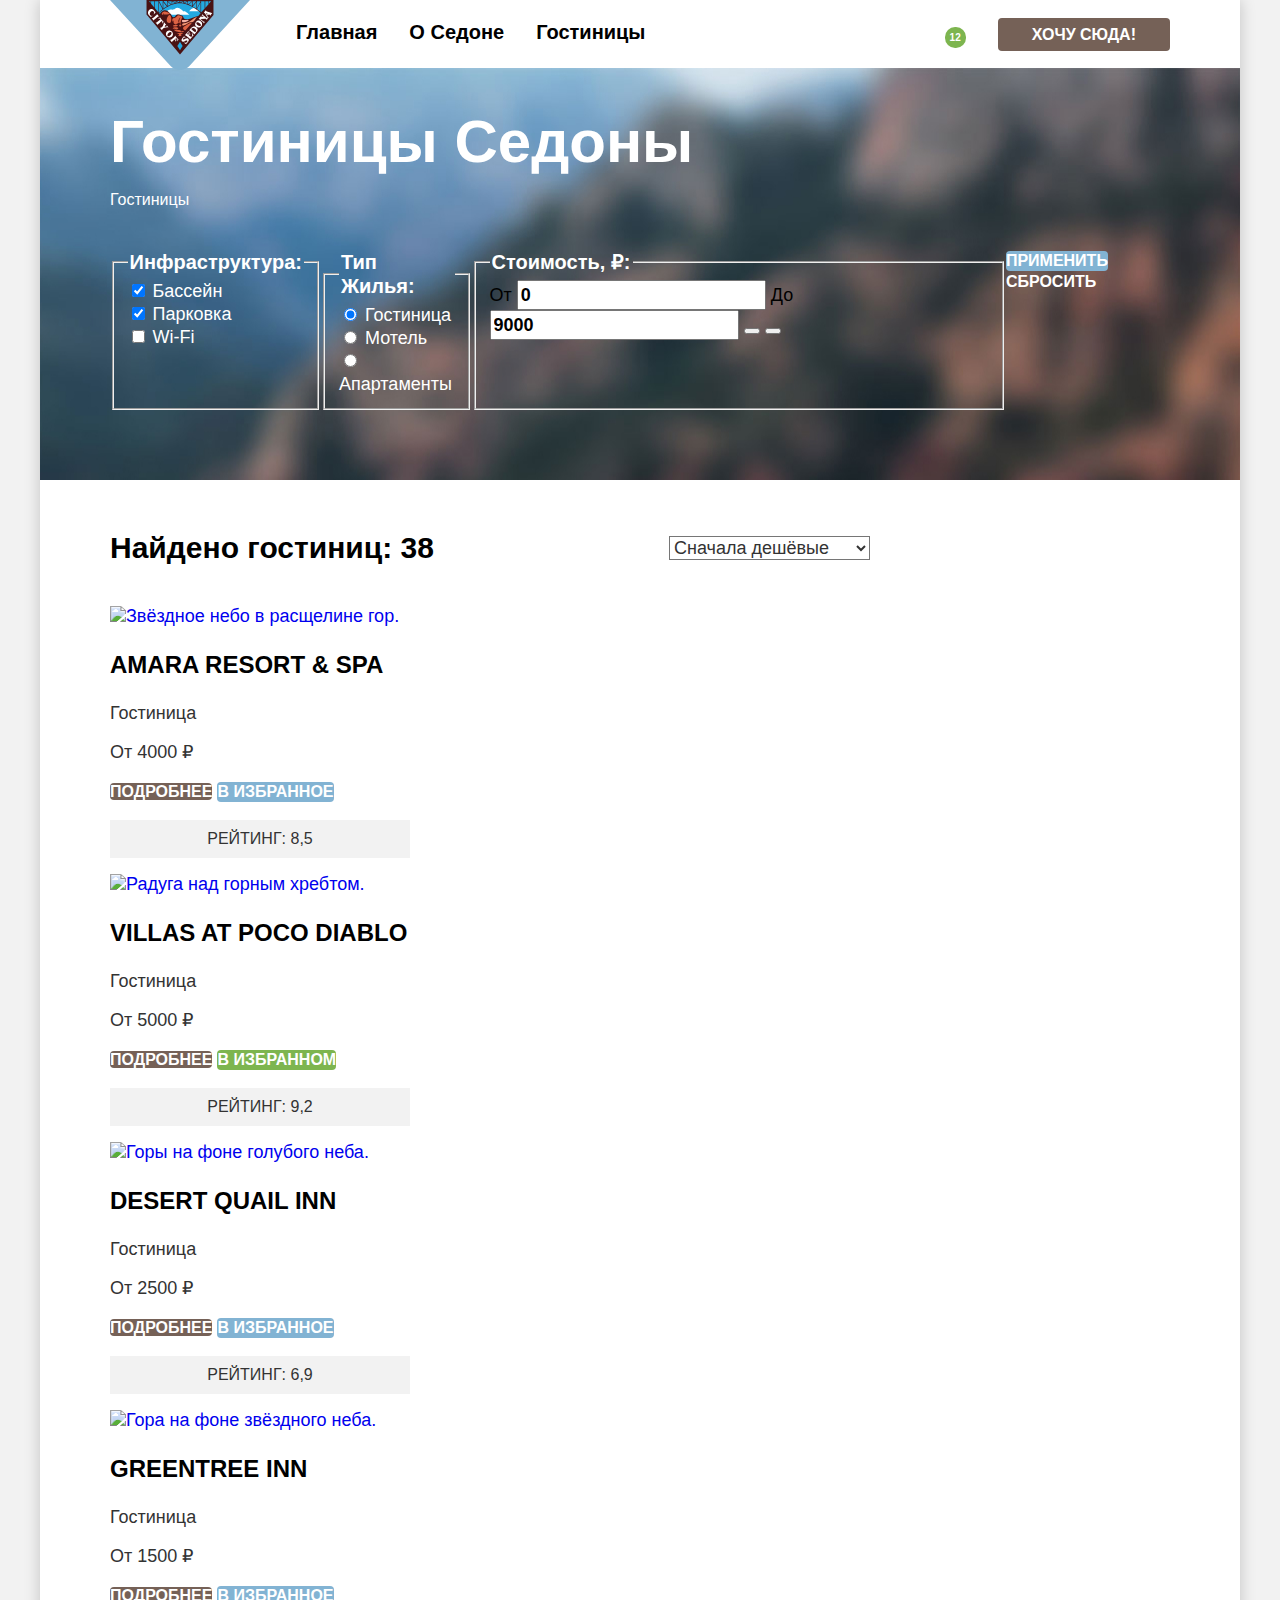
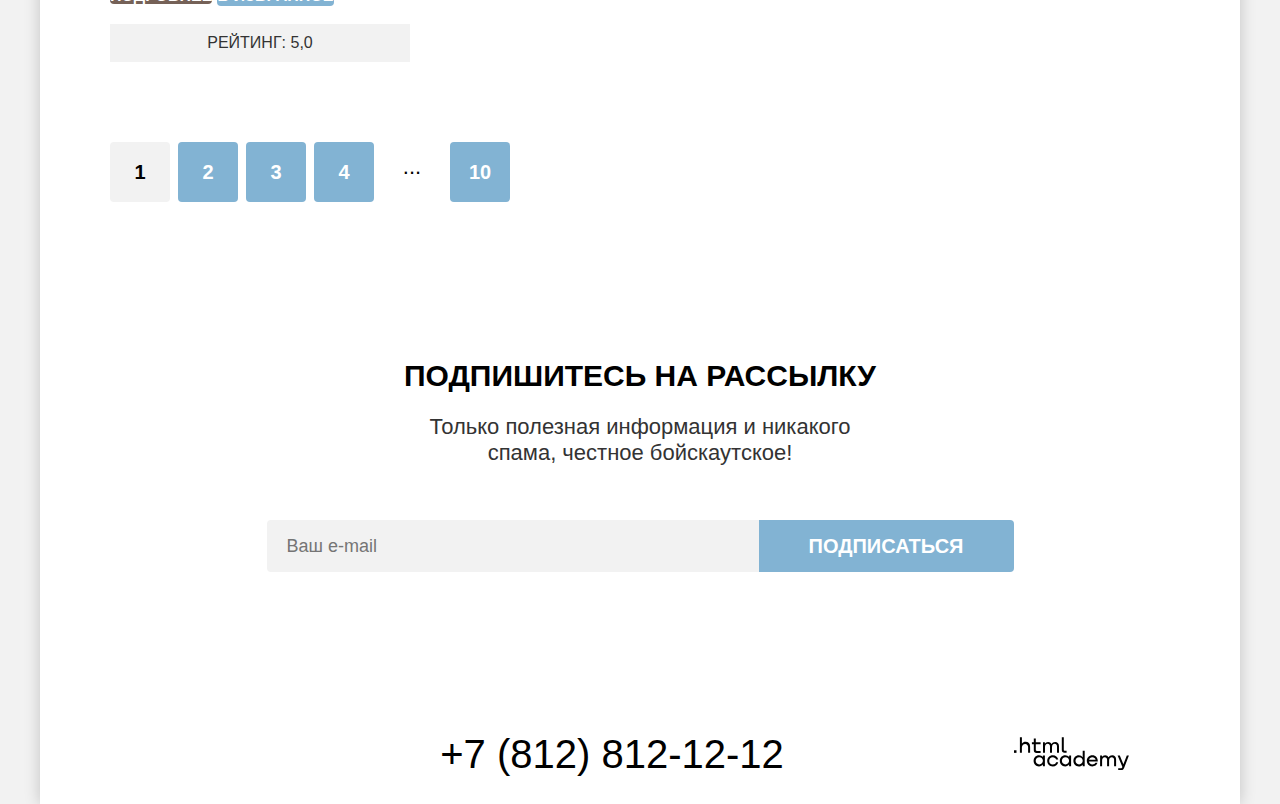
==== commit 376a8866: "Исправляет ошибки" ====
--- a/catalog.html
+++ b/catalog.html
@@ -286,7 +286,6 @@
                     <a class="footer-phone" href="tel:+78128121212">+7 (812) 812-12-12</a>
                     <a class="copyright" href="https://htmlacademy.ru/">
                         <span class="visually-hidden">Логотип HTML Academy</span>
-                        <img src="images/logo-htmlacademy.svg" width="115" height="33" alt="Логотип HTML Academy">
                     </a>
                 </div>
             </footer>
--- a/styles/styles.css
+++ b/styles/styles.css
@@ -394,7 +394,7 @@
 .subscribe-theme-custom {
     color: #FFFFFF;
     background-color: #83B3D333;
-    background-image: url(../images/subscribe-background.jpg);
+    background-image: url("../images/subscribe-background.jpg");
     background-size: cover;
     background-repeat: no-repeat;
 }
@@ -459,7 +459,7 @@
 .main-inner-bg {
     color: #FFFFFF;
     background-color: #756157;
-    background-image: url(../images/main-inner-background.jpg);
+    background-image: url("../images/main-inner-background.jpg");
     background-size: cover;
     background-repeat: no-repeat;
     padding: 35px 70px 70px;
@@ -667,6 +667,10 @@
     background-color: #68A2CA;
 }
 
+.pagination-link-action:focus {
+    background-color: #68A2CA;
+}
+
 .pagination-link-action:active {
     color: #FFFFFF4D;
     background-color: #82B3D3;
@@ -710,6 +714,18 @@
     text-align: center;
 }
 
+.footer-phone:hover {
+   color: #756157;
+}
+
+.footer-phone:focus {
+    color: #756157;
+}
+
+.footer-phone:active {
+    color: #7561574D;
+}
+
 .copyright {
     color: #000000;
     font-size: 20px;
@@ -718,3 +734,24 @@
     text-decoration: none;
     text-align: center;
 }
+
+.copyright {
+    content: " ";
+    display: block;
+    width: 115px;
+    height: 33px;
+    margin: 0 auto;
+    background-image: url("../images/logo-htmlacademy.svg");
+}
+
+.copyright:hover {
+    background-image: url("../images/logo-htmlacademy-hover.svg");
+}
+
+.copyright:focus {
+    background-image: url("../images/logo-htmlacademy-focus.svg");
+}
+
+.copyright:active {
+    background-image: url("../images/logo-htmlacademy-active.svg");
+}
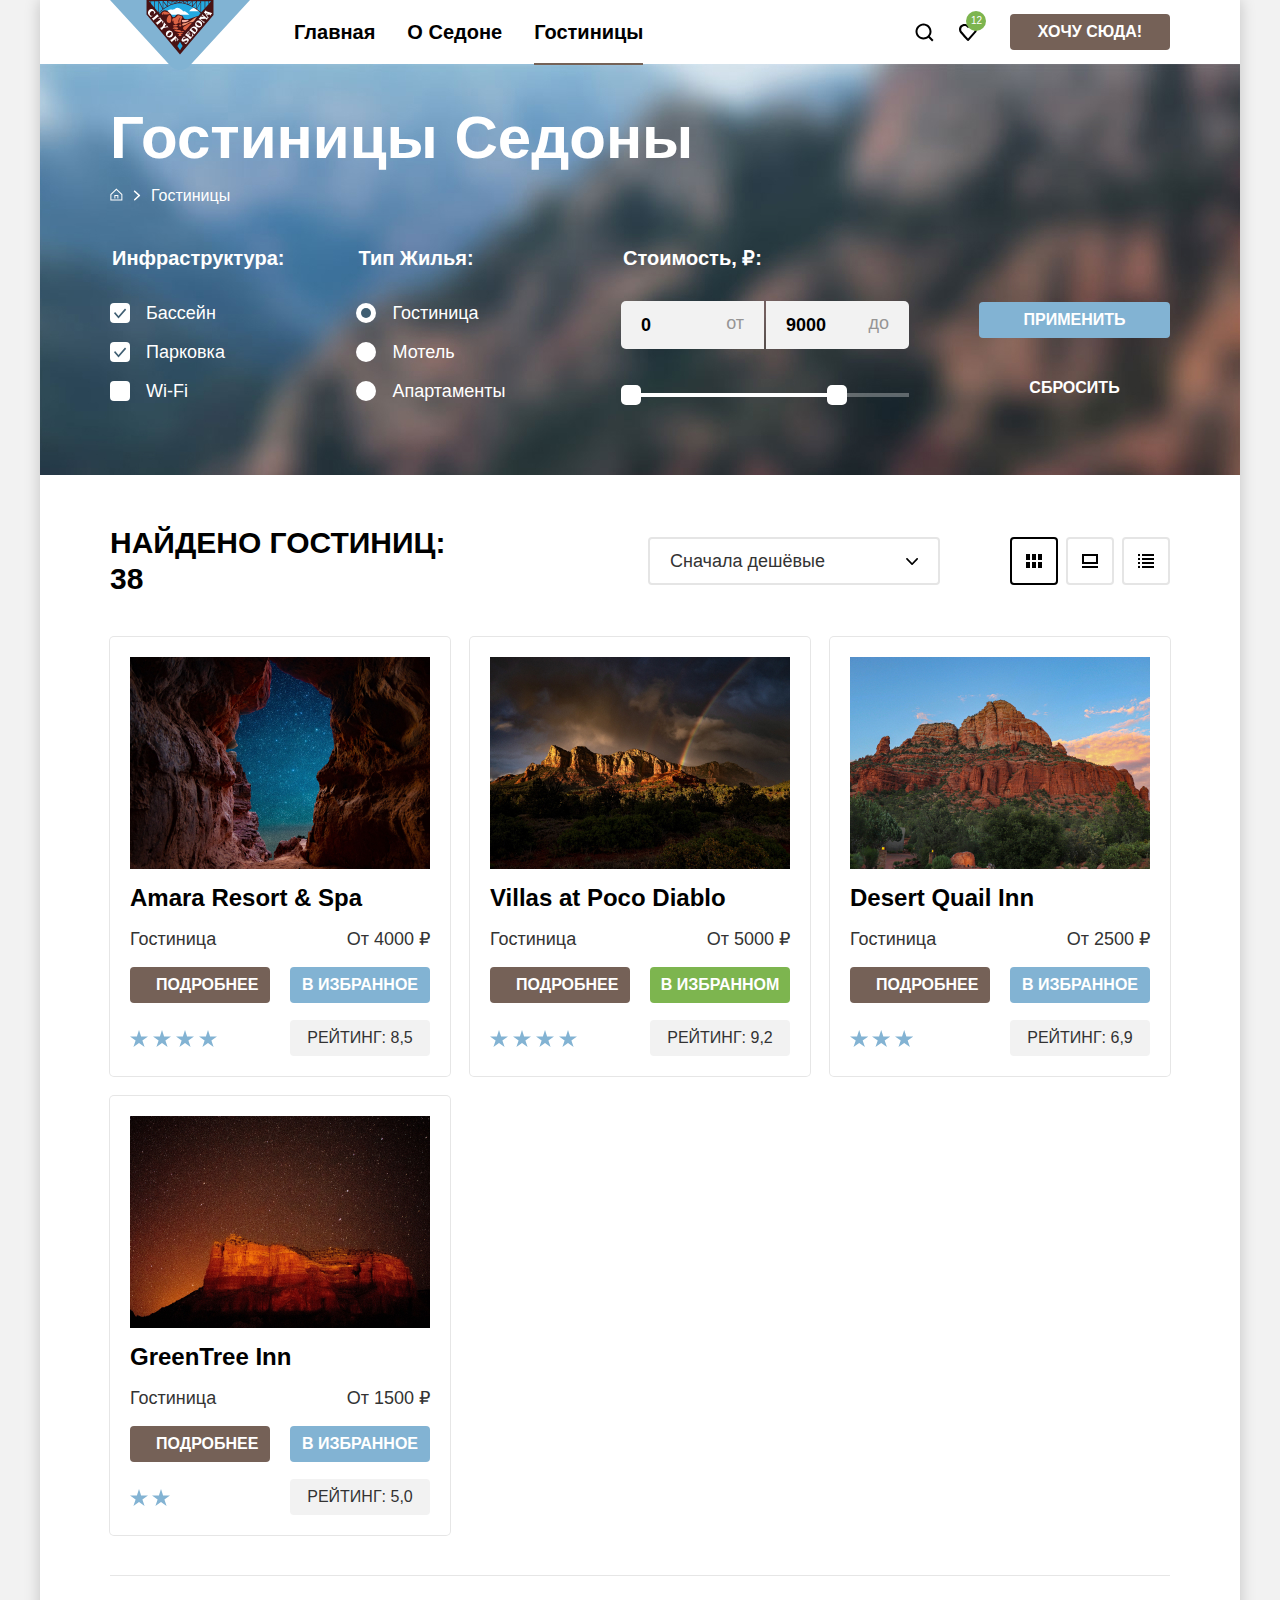
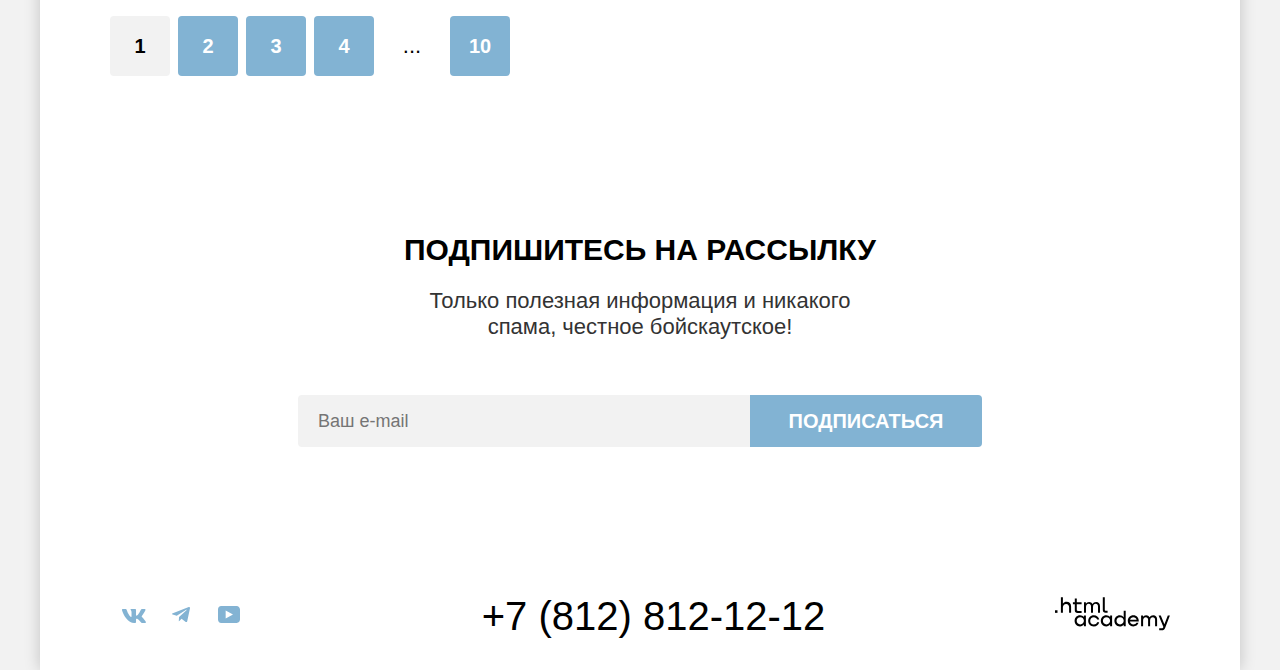
==== commit 3b57006d: "Merge pull request #1 from Polyana1/master" ====
--- a/catalog.html
+++ b/catalog.html
@@ -5,251 +5,296 @@
         <meta charset="utf-8">
         <title>Седона. Гостиницы</title>
         <link rel="stylesheet" href="styles/styles.css">
+        <link rel="icon" href="images/favicon.svg" type="image/x-icon">
     </head>
 
     <body>
         <div class="container">
+
+            <!--Шапка-->
             <header class="page-header" data-test="header">
-                <div class="page-header-content">
-                    <a class="navigation-logo" href="index.html">
-                        <img class="page-header-logo" src="images/logo.svg" width="140" height="70"
-                            alt="Логотип города Седона.">
-                    </a>
-                    <nav class="navigation">
-                        <ul class="navigation-list">
-                            <li class="navigation-item">
-                                <a class="navigation-link" href="index.html">Главная</a>
+                <a class="header-logo-link" href="index.html">
+                    <img class="header-logo-img" src="images/logo.svg" width="140" height="70"
+                        alt="Логотип города Седона.">
+                </a>
+                <nav class="navigation">
+                    <ul class="navigation-list">
+                        <li class="navigation-item">
+                            <a class="navigation-link navigation-link-hover" href="index.html">Главная</a>
+                        </li>
+                        <li class="navigation-item">
+                            <a class="navigation-link navigation-link-hover" href="#">О Седоне</a>
+                        </li>
+                        <li class="navigation-item">
+                            <a class="navigation-link navigation-link-current" aria-current="page">Гостиницы</a>
+                        </li>
+                    </ul>
+                </nav>
+                <ul class="navigation-list user-navigation-list">
+                    <li class="user-navigation-item">
+                        <a class="user-link user-link-search" href="#">
+                            <span class="visually-hidden">Поиск</span>
+                            <svg width="20" height="20" viewBox="0 0 20 20" fill="none"
+                                xmlns="http://www.w3.org/2000/svg">
+                                <path
+                                    d="M19.5 18.0083L15.8 14.3287C16.8 13.0359 17.5 11.3453 17.5 9.4558C17.5 5.08011 13.9 1.5 9.5 1.5C5.1 1.5 1.5 5.17956 1.5 9.55525C1.5 13.9309 5.1 17.511 9.5 17.511C11.3 17.511 13 16.9144 14.4 15.8204L18.1 19.5L19.5 18.0083ZM9.5 15.5221C6.2 15.5221 3.5 12.837 3.5 9.55525C3.5 6.27348 6.2 3.5884 9.5 3.5884C12.8 3.5884 15.5 6.27348 15.5 9.55525C15.5 12.837 12.8 15.5221 9.5 15.5221Z"
+                                    fill="black" />
+                            </svg>
+                        </a>
+                    </li>
+                    <li class="user-navigation-item">
+                        <a class="user-link user-link-favorite" href="#">
+                            <span class="visually-hidden">В избранном</span>
+                            <svg width="20" height="20" viewBox="0 0 20 20" fill="none"
+                                xmlns="http://www.w3.org/2000/svg">
+                                <path
+                                    d="M9.9 19C9.6 19 9.3 18.9 9.1 18.6C3.7 12.5 2.4 11.1 2.1 10.7C1.4 9.8 1 8.6 1 7.4C1 4.4 3.4 2 6.5 2C7.8 2 9 2.5 10 3.3C11 2.5 12.3 2 13.5 2C16.5 2 19 4.4 19 7.4C19 8.7 18.5 9.9 17.7 10.8L10.7 18.7C10.5 18.9 10.3 19 9.9 19ZM3.9 9.5C4.2 9.9 7.4 13.5 10 16.4L16.2 9.4C16.7 8.9 16.9 8.2 16.9 7.4C16.9 5.6 15.4 4.1 13.6 4.1C12.6 4.1 11.6 4.6 10.9 5.4C10.6 5.7 10.3 5.8 10 5.8C9.7 5.8 9.4 5.6 9.2 5.4C8.5 4.6 7.5 4.1 6.5 4.1C4.7 4.1 3.2 5.6 3.2 7.4C3.1 8.3 3.5 9 3.9 9.5C3.8 9.5 3.8 9.5 3.9 9.5Z"
+                                    fill="black" />
+                            </svg>
+                            <span class="favorites-counter">12</span>
+                        </a>
+                    </li>
+                    <li class="user-navigation-item">
+                        <a class="button button-brown header-button" href="#">Хочу сюда!</a>
+                    </li>
+                </ul>
+            </header>
+
+            <!--Основное содержание-->
+            <main class="main-container main-inner" data-test="main">
+                <div class="main-inner-content">
+                    <h1 class="inner-header-title">Гостиницы Седоны</h1>
+
+                    <!--Хлебные крошки-->
+                    <ol class="breadcrumbs">
+                        <li class="breadcrumbs-item">
+                            <a class="breadcrumbs-link" href="index.html">
+                                <svg class="breadcrumbs-home" width="13" height="13" viewBox="0 0 13 13"
+                                    xmlns="http://www.w3.org/2000/svg">
+                                    <path
+                                        d="M6.37109 0.5L0.371094 6.30006V12.5001H12.3711V6.30006L6.37109 0.5ZM11.3711 11.5001H1.37109V6.70005L6.37109 1.9L11.3711 6.70005V11.5001Z" />
+                                    <path
+                                        d="M4.37109 10.5001H5.37109V8.00005H7.37109V10.5001H8.37109V7.00005H4.37109V10.5001Z" />
+                                </svg>
+                                <span class="visually-hidden">Главная</span>
+                            </a>
+                        </li>
+                        <li class="breadcrumbs-item breadcrumbs-arrow">
+                            <span class="visually-hidden ">Далее</span>
+                        </li>
+                        <li class="breadcrumbs-item">
+                            <a class="breadcrumbs-link " href="#">Гостиницы</a>
+                        </li>
+                    </ol>
+
+                    <!--Фильтры-->
+                    <section class="filters" data-test="filter">
+                        <h2 class="visually-hidden">Фильтры</h2>
+                        <form class="catalog-filter" action="https://echo.htmlacademy.ru/" method="get">
+                            <fieldset class="catalog-filter-group">
+                                <legend class="catalog-filter-title">Инфраструктура:</legend>
+                                <ul class="catalog-filter-list">
+                                    <li class="catalog-filter-item">
+                                        <label class="control">
+                                            <input class="control-input visually-hidden" type="checkbox" name="pool"
+                                                value="yes" checked>
+                                            <span class="control-mark"></span>
+                                            <span class="control-label">Бассейн</span>
+                                        </label>
+                                    </li>
+                                    <li class="catalog-filter-item">
+                                        <label class="control">
+                                            <input class="control-input visually-hidden" type="checkbox" name="parking"
+                                                value="yes" checked>
+                                            <span class="control-mark"></span>
+                                            <span class="control-label">Парковка</span>
+                                        </label>
+                                    </li>
+                                    <li class="catalog-filter-item">
+                                        <label class="control">
+                                            <input class="control-input visually-hidden" type="checkbox" name="wifi"
+                                                value="yes">
+                                            <span class="control-mark"></span>
+                                            <span class="control-label">Wi-Fi</span>
+                                        </label>
+                                    </li>
+                                </ul>
+                            </fieldset>
+                            <fieldset class="catalog-filter-group">
+                                <legend class="catalog-filter-title">Тип Жилья:</legend>
+                                <ul class="catalog-filter-list">
+                                    <li class="catalog-filter-item">
+                                        <label class="control" for="place-type-hotel">
+                                            <input class="control-input visually-hidden" type="radio" name="place-type"
+                                                value="hotel" id="place-type-hotel" checked>
+                                            <span class="control-mark"></span>
+                                            <span class="control-label">Гостиница</span>
+                                        </label>
+                                    </li>
+                                    <li class="catalog-filter-item">
+                                        <label class="control" for="place-type-motel">
+                                            <input class="control-input visually-hidden" type="radio" name="place-type"
+                                                value="motel" id="place-type-motel">
+                                            <span class="control-mark"></span>
+                                            <span class="control-label">Мотель</span>
+                                        </label>
+                                    </li>
+                                    <li class="catalog-filter-item">
+                                        <label class="control" for="place-type-apartments">
+                                            <input class="control-input visually-hidden" type="radio" name="place-type"
+                                                value="apartments" id="place-type-apartments">
+                                            <span class="control-mark"></span>
+                                            <span class="control-label">Апартаменты</span>
+                                        </label>
+                                    </li>
+                                </ul>
+                            </fieldset>
+                            <fieldset class="catalog-filter-group">
+                                <legend class="catalog-filter-title">Стоимость, ₽:</legend>
+                                <div class="range-wrapp-field">
+                                    <label class="label-price " for="min-price">
+                                        <span class="label-price-text">от</span>
+                                        <input class="field min-max-price min-price" type="number" id="min-price"
+                                            name="min-price" value="0" min="0" placeholder="min">
+                                    </label>
+                                    <label class="label-price" for="max-price">
+                                        <span class="label-price-text">до</span>
+                                        <input class="field min-max-price max-price" type="number" id="max-price"
+                                            name="max-price" value="9000" min="0" placeholder="max">
+                                    </label>
+                                </div>
+                                <div class="range-scale">
+                                    <div class="range-bar">
+                                        <button class="range-toggle toggle-min" type="button">
+                                            <span class="visually-hidden">Изменить минимальную цену</span>
+                                        </button>
+                                        <button class="range-toggle toggle-max" type="button">
+                                            <span class="visually-hidden">Изменить максимальную цену</span>
+                                        </button>
+                                    </div>
+                                </div>
+                            </fieldset>
+                            <div class="catalog-filter-group catalog-filter-button">
+                                <button class="button filter-button submit-button" type="submit">Применить</button>
+                                <button class="button button-transparent filter-button reset-button"
+                                    type="reset">Сбросить</button>
+                            </div>
+                        </form>
+                    </section>
+                </div>
+
+                <!--Каталог-->
+                <section class="catalog" data-test="catalog">
+                    <div class="catalog-sorting">
+                        <h2 class="catalog-title">Найдено гостиниц: <span class="hotel-counter">38</span>
+                        </h2>
+                        <select class="select-control" aria-label="Сортировка">
+                            <option value="cheap">Сначала дешёвые</option>
+                            <option value="expensive">Сначала дорогие</option>
+                            <option value="popular">Сначала популярные</option>
+                        </select>
+                        <ul class="card-view-buttons">
+                            <li class="card-view-item">
+                                <button class="card-button card-selected card-btn-tiles" type="button">
+                                    <span class="visually-hidden">Показать плиткой</span>
+                                </button>
                             </li>
-                            <li class="navigation-item">
-                                <a class="navigation-link" href="#">О Седоне</a>
+                            <li class="card-view-item">
+                                <button class="card-button card-btn-cards" type="button">
+                                    <span class="visually-hidden">Показать карточки</span>
+                                </button>
                             </li>
-                            <li class="navigation-item">
-                                <a class="navigation-link navigation-link-current">Гостиницы</a>
+                            <li class="card-view-item">
+                                <button class="card-button card-btn-list" type="button">
+                                    <span class="visually-hidden">Показать список</span>
+                                </button>
                             </li>
                         </ul>
-                    </nav>
-                    <ul class="navigation-user">
-                        <li class="navigation-user-item">
-                            <a class="navigation-user-link navigation-user-link-search" href="#">
-                                <span class="visually-hidden">Поиск</span>
-                            </a>
-                        </li>
-                        <li class="navigation-user-item">
-                            <a class="navigation-user-link navigation-user-link-favorite" href="#">
-                                <span class="visually-hidden">Избранное</span>
-                                <span class="favorites-counter">12</span>
-                            </a>
-                        </li>
-                        <li class="navigation-user-item-button">
-                            <a class="button header-button" href="#">Хочу сюда!</a>
+                    </div>
+                    <ul class="product-list">
+                        <li class="product-card">
+                            <a class="product-card-link" href="#">
+                                <img class="product-card-image" src="images/catalog/hotel-1.jpg"
+                                    alt="Звёздное небо в расщелине гор.">
+                                <h3 class="product-card-title">Amara Resort & Spa</h3>
+                            </a>
+                            <p class="product-card-type">Гостиница</p>
+                            <p class="product-card-price">От 4000 ₽</p>
+                            <a class="button button-brown product-card-button" href="#">Подробнее</a>
+                            <button class="button add-favorite-button" type="submit">В избранное</button>
+                            <div class="product-card-stars product-card-stars-4" role="img" aria-label="4 звезды">
+                                <span class="visually-hidden">Количество звезд 4</span>
+                            </div>
+                            <p class="product-card-rating">Рейтинг: <span class="rating-counter">8,5</span></p>
+                        </li>
+                        <li class="product-card">
+                            <a class="product-card-link" href="#">
+                                <img class="product-card-image" src="images/catalog/hotel-2.jpg"
+                                    alt="Радуга над горным хребтом.">
+                                <h3 class="product-card-title">Villas at Poco Diablo</h3>
+                            </a>
+                            <p class="product-card-type">Гостиница</p>
+                            <p class="product-card-price">От 5000 ₽</p>
+                            <a class="button button-brown product-card-button" href="#">Подробнее</a>
+                            <button class="button button-green the-button-in-favorites" type="submit">В
+                                избранном</button>
+                            <div class="product-card-stars product-card-stars-4" role="img" aria-label="4 звезды">
+                                <span class="visually-hidden">Количество звезд 4</span>
+                            </div>
+                            <p class="product-card-rating">Рейтинг: <span class="rating-counter">9,2</span></p>
+                        </li>
+                        <li class="product-card">
+                            <a class="product-card-link" href="#">
+                                <img class="product-card-image" src="images/catalog/hotel-3.jpg"
+                                    alt="Горы на фоне голубого неба.">
+                                <h3 class="product-card-title">Desert Quail Inn</h3>
+                            </a>
+                            <p class="product-card-type">Гостиница</p>
+                            <p class="product-card-price">От 2500 ₽</p>
+                            <a class="button button-brown product-card-button" href="#">Подробнее</a>
+                            <button class="button add-favorite-button" type="submit">В избранное</button>
+                            <div class="product-card-stars product-card-stars-3" role="img" aria-label="3 звезды">
+                                <span class="visually-hidden">Количество звезд 3</span>
+                            </div>
+                            <p class="product-card-rating">Рейтинг: <span class="rating-counter">6,9</span></p>
+                        </li>
+                        <li class="product-card">
+                            <a class="product-card-link" href="#">
+                                <img class="product-card-image" src="images/catalog/hotel-4.jpg"
+                                    alt="Гора на фоне звёздного неба.">
+                                <h3 class="product-card-title">GreenTree Inn</h3>
+                            </a>
+                            <p class="product-card-type">Гостиница</p>
+                            <p class="product-card-price">От 1500 ₽</p>
+                            <a class="button button-brown product-card-button" href="#">Подробнее</a>
+                            <button class="button add-favorite-button" type="submit">В избранное</button>
+                            <div class="product-card-stars product-card-stars-2" role="img" aria-label="2 звезды">
+                                <span class="visually-hidden">Количество звезд 2</span>
+                            </div>
+                            <p class="product-card-rating">Рейтинг: <span class="rating-counter">5,0</span></p>
                         </li>
                     </ul>
-                </div>
-            </header>
-            <main class="main-container main-inner" data-test="main">
-                <div class="main-inner-bg">
-                    <div class="main-inner-content">
-                        <h1 class="inner-header-title">Гостиницы Седоны</h1>
-                        <ol class="breadcrumbs">
-                            <li class="breadcrumbs-item">
-                                <a class="breadcrumbs-link breadcrumbs-home-link" href="index.html">
-                                    <span class="visually-hidden">Главная</span>
-                                </a>
-                            </li>
-                            <li class="breadcrumbs-item">
-                                <a class="breadcrumbs-link" href="#">Гостиницы</a>
-                            </li>
-                        </ol>
-                        <section class="filters" data-test="filter">
-                            <h2 class="visually-hidden">Фильтры</h2>
-                            <form class="catalog-filter" action="https://echo.htmlacademy.ru/" method="get">
-                                <fieldset class="catalog-filter-group">
-                                    <legend class="catalog-filter-title">Инфраструктура:</legend>
-                                    <ul class="catalog-filter-list">
-                                        <li class="catalog-filter-item">
-                                            <label class="control">
-                                                <input class="control-input" type="checkbox" name="swimmingpool"
-                                                    checked>
-                                                Бассейн
-                                            </label>
-                                        </li>
-                                        <li class="catalog-filter-item">
-                                            <label class="control">
-                                                <input class="control-input" type="checkbox" name="parking" checked>
-                                                Парковка
-                                            </label>
-                                        </li>
-                                        <li class="catalog-filter-item">
-                                            <label class="control">
-                                                <input class="control-input" type="checkbox" name="wifi">
-                                                Wi-Fi
-                                            </label>
-                                        </li>
-                                    </ul>
-                                </fieldset>
-                                <fieldset class="catalog-filter-group">
-                                    <legend class="catalog-filter-title">Тип Жилья:</legend>
-                                    <ul class="catalog-filter-list">
-                                        <li class="catalog-filter-item">
-                                            <label class="control">
-                                                <input class="control-input" type="radio" name="housing-type"
-                                                    value="hotel" checked>
-                                                Гостиница
-                                            </label>
-                                        </li>
-                                        <li class="catalog-filter-item">
-                                            <label class="control">
-                                                <input class="control-input" type="radio" name="housing-type"
-                                                    value="motel">
-                                                Мотель
-                                            </label>
-                                        </li>
-                                        <li class="catalog-filter-item">
-                                            <label class="control">
-                                                <input class="control-input" type="radio" name="housing-type"
-                                                    value="apartments">
-                                                Апартаменты
-                                            </label>
-                                        </li>
-                                    </ul>
-                                </fieldset>
-                                <fieldset class="catalog-filter-group">
-                                    <legend class="catalog-filter-title">Стоимость, ₽:</legend>
-                                    <label class="filter-range-control">
-                                        От
-                                        <input type="text" name="min-interval" value="0">
-                                    </label>
-                                    <label class="filter-range-control">
-                                        До
-                                        <input type="text" name="max-interval" value="9000">
-                                    </label>
-                                    <button class="filter-range-handle min" type="button">
-                                        <span class="visually-hidden">Управление нижней границей стоимости</span>
-                                    </button>
-                                    <button class="range-toggle toggle-max" type="button">
-                                        <span class="visually-hidden">Управление верхней границей стоимости</span>
-                                    </button>
-                                </fieldset>
-                                <div class="catalog-filter-button">
-                                    <button class="button submit-button" type="submit">Применить</button>
-                                    <button class="button reset-button" type="reset">Сбросить</button>
-                                </div>
-                            </form>
-                        </section>
-                    </div>
-                </div>
-                <div class="catalog-content">
-                    <section class="catalog-products" data-test="catalog">
-                        <div class="catalog-products-sorting">
-                            <h2 class="catalog-products-title">Найдено гостиниц: <span class="hotel-counter">38</span>
-                            </h2>
-                            <select class="select-control" aria-label="Сортировка">
-                                <option value="popular">Сначала популярные</option>
-                                <option selected="cheap">Сначала дешёвые</option>
-                                <option value="expensive">Сначала дорогие</option>
-                            </select>
-                            <ul class="view-buttons">
-                                <li class="view-buttons-item">
-                                    <!--<button class="view-buttons-tile" type="button">-->
-                                    <span class="visually-hidden">Показать плиткой</span>
-                                    <!--</button>-->
-                                </li>
-                                <li class="view-buttons-item">
-                                    <!--<button class="view-buttons-card" type="button">-->
-                                    <span class="visually-hidden">Показать карточками</span>
-                                    <!--</button>-->
-                                </li>
-                                <li class="view-buttons-item">
-                                    <!--<button class="view-buttons-list" type="button">-->
-                                    <span class="visually-hidden">Показать списком</span>
-                                    <!--</button>-->
-                                </li>
-                            </ul>
-                        </div>
-                        <ul class="product-list">
-                            <li class="product-card">
-                                <a class="product-card-link" href="#">
-                                    <img class="product-card-image" src="images/catalog/hotel-1.jpg"
-                                        alt="Звёздное небо в расщелине гор.">
-                                    <h3 class="product-card-title">Amara Resort & Spa</h3>
-                                </a>
-                                <p class="product-card-type">Гостиница</p>
-                                <p class="product-card-price">От 4000 ₽</p>
-                                <a class="button product-card-button" href="#">Подробнее</a>
-                                <button class="button add-favorite-button" type="submit">В избранное</button>
-                                <p class="product-card-stars product-card-stars-4">
-                                    <span class="visually-hidden">4 звезды</span>
-                                </p>
-                                <p class="product-card-rating">Рейтинг: <span class="rating-counter">8,5</span></p>
-                            </li>
-                            <li class="product-card">
-                                <a class="product-card-link" href="#">
-                                    <img class="product-card-image" src="images/catalog/hotel-2.jpg"
-                                        alt="Радуга над горным хребтом.">
-                                    <h3 class="product-card-title">Villas at Poco Diablo</h3>
-                                </a>
-                                <p class="product-card-type">Гостиница</p>
-                                <p class="product-card-price">От 5000 ₽</p>
-                                <a class="button product-card-button" href="#">Подробнее</a>
-                                <button class="button the-button-in-favorites" type="submit">В избранном</button>
-                                <p class="product-card-stars product-card-stars-4">
-                                    <span class="visually-hidden">4 звезды</span>
-                                </p>
-                                <p class="product-card-rating">Рейтинг: <span class="rating-counter">9,2</span></p>
-                            </li>
-                            <li class="product-card">
-                                <a class="product-card-link" href="#">
-                                    <img class="product-card-image" src="images/catalog/hotel-3.jpg"
-                                        alt="Горы на фоне голубого неба.">
-                                    <h3 class="product-card-title">Desert Quail Inn</h3>
-                                </a>
-                                <p class="product-card-type">Гостиница</p>
-                                <p class="product-card-price">От 2500 ₽</p>
-                                <a class="button product-card-button" href="#">Подробнее</a>
-                                <button class="button add-favorite-button" type="submit">В избранное</button>
-                                <p class="product-card-stars product-card-stars-3">
-                                    <span class="visually-hidden">3 звезды</span>
-                                </p>
-                                <p class="product-card-rating">Рейтинг: <span class="rating-counter">6,9</span></p>
-                            </li>
-                            <li class="product-card">
-                                <a class="product-card-link" href="#">
-                                    <img class="product-card-image" src="images/catalog/hotel-4.jpg"
-                                        alt="Гора на фоне звёздного неба.">
-                                    <h3 class="product-card-title">GreenTree Inn</h3>
-                                </a>
-                                <p class="product-card-type">Гостиница</p>
-                                <p class="product-card-price">От 1500 ₽</p>
-                                <a class="button product-card-button" href="#">Подробнее</a>
-                                <button class="button add-favorite-button" type="submit">В избранное</button>
-                                <p class="product-card-stars product-card-stars-2">
-                                    <span class="visually-hidden">2 звезды</span>
-                                </p>
-                                <p class="product-card-rating">Рейтинг: <span class="rating-counter">5,0</span></p>
-                            </li>
-                        </ul>
-                        <ul class="pagination-list">
-                            <li class="pagination-item">
-                                <a class="pagination-link pagination-current">1</a>
-                            </li>
-                            <li class="pagination-item">
-                                <a class="pagination-link pagination-link-action" href="#">2</a>
-                            </li>
-                            <li class="pagination-item">
-                                <a class="pagination-link pagination-link-action" href="#">3</a>
-                            </li>
-                            <li class="pagination-item">
-                                <a class="pagination-link pagination-link-action" href="#">4</a>
-                            </li>
-                            <li class="pagination-item">
-                                <span class="pagination-link pagination-hidden">...</span>
-                            </li>
-                            <li class="pagination-item">
-                                <a class="pagination-link pagination-link-action" href="#">10</a>
-                            </li>
-                        </ul>
-                    </section>
-                </div>
+                    <ul class="pagination-list">
+                        <li class="pagination-item">
+                            <a class="pagination-link pagination-current">1</a>
+                        </li>
+                        <li class="pagination-item">
+                            <a class="pagination-link pagination-link-action" href="#">2</a>
+                        </li>
+                        <li class="pagination-item">
+                            <a class="pagination-link pagination-link-action" href="#">3</a>
+                        </li>
+                        <li class="pagination-item">
+                            <a class="pagination-link pagination-link-action" href="#">4</a>
+                        </li>
+                        <li class="pagination-item">
+                            <span class="pagination-link pagination-hidden">...</span>
+                        </li>
+                        <li class="pagination-item">
+                            <a class="pagination-link pagination-link-action" href="#">10</a>
+                        </li>
+                    </ul>
+                </section>
                 <section class="subscribe" data-test="subscribe">
                     <h2 class="visually-hidden">Подписка на рассылку сайта Седона</h2>
                     <p class="subscribe-subtitle">Подпишитесь на рассылку</p>
@@ -263,32 +308,75 @@
                         <button class="button subscribe-button" type="submit">Подписаться</button>
                     </form>
                 </section>
+
             </main>
+
+            <!--Подвал-->
             <footer class="page-footer" data-test="footer">
-                <div class="page-footer-content">
-                    <ul class="footer-social-list">
-                        <li class="footer-social-item">
-                            <a class="footer-social-link" href="#">
-                                <span class="visually-hidden">ВКонтакте</span>
-                            </a>
-                        </li>
-                        <li class="footer-social-item">
-                            <a class="footer-social-link" href="#">
-                                <span class="visually-hidden">Телеграм</span>
-                            </a>
-                        </li>
-                        <li class="footer-social-item">
-                            <a class="footer-social-link" href="#">
-                                <span class="visually-hidden">YouTube</span>
-                            </a>
-                        </li>
-                    </ul>
-                    <a class="footer-phone" href="tel:+78128121212">+7 (812) 812-12-12</a>
-                    <a class="copyright" href="https://htmlacademy.ru/">
-                        <span class="visually-hidden">Логотип HTML Academy</span>
-                    </a>
-                </div>
+                <ul class="social-list">
+                    <li class="social-item">
+                        <a class="social-item-link" href="https://vc.com/htmlacademy">
+                            <svg class="social-item-link-icon" aria-hidden="true" focusable="false" width="24"
+                                height="14" viewBox="0 0 24 14" xmlns="http://www.w3.org/2000/svg">
+                                <path fill-rule="evenodd" clip-rule="evenodd"
+                                    d="M23.45 0.948C23.616 0.402 23.45 0 22.655 0H20.03C19.362 0 19.054 0.347 18.887 0.73C18.887 0.73 17.552 3.926 15.661 6.002C15.049 6.604 14.771 6.795 14.437 6.795C14.27 6.795 14.019 6.604 14.019 6.057V0.948C14.019 0.292 13.835 0 13.279 0H9.151C8.734 0 8.483 0.304 8.483 0.593C8.483 1.214 9.429 1.358 9.526 3.106V6.904C9.526 7.737 9.373 7.888 9.039 7.888C8.149 7.888 5.984 4.677 4.699 1.003C4.45 0.288 4.198 0 3.527 0H0.9C0.15 0 0 0.347 0 0.73C0 1.412 0.89 4.8 4.145 9.281C6.315 12.341 9.37 14 12.153 14C13.822 14 14.028 13.632 14.028 12.997V10.684C14.028 9.947 14.186 9.8 14.715 9.8C15.105 9.8 15.772 9.992 17.33 11.467C19.11 13.216 19.403 14 20.405 14H23.03C23.78 14 24.156 13.632 23.94 12.904C23.702 12.18 22.852 11.129 21.725 9.882C21.113 9.172 20.195 8.407 19.916 8.024C19.527 7.533 19.638 7.314 19.916 6.877C19.916 6.877 23.116 2.451 23.449 0.948H23.45Z" />
+                            </svg>
+                            <span class="visually-hidden">ВКонтакте</span>
+                        </a>
+                    </li>
+                    <li class="social-item">
+                        <a class="social-item-link" href="https://t.me/htmlacademy">
+                            <svg class="social-item-link-icon" aria-hidden="true" focusable="false" width="18"
+                                height="16" viewBox="0 0 18 16" xmlns="http://www.w3.org/2000/svg">
+                                <path
+                                    d="M16.785 0.0992597L0.840489 6.24776C-0.247661 6.68481 -0.241365 7.29184 0.640845 7.56253L4.73445 8.83953L14.2058 2.8637C14.6537 2.59121 15.0629 2.7378 14.7265 3.03636L7.05283 9.96185H7.05103L7.05283 9.96275L6.77045 14.1823C7.18413 14.1823 7.36669 13.9925 7.59871 13.7686L9.58705 11.8351L13.7229 14.89C14.4855 15.31 15.0332 15.0941 15.2229 14.1841L17.9379 1.38885C18.2158 0.274623 17.5126 -0.229883 16.785 0.0992597Z" />
+                            </svg>
+                            <span class="visually-hidden">Телеграм</span>
+                        </a>
+                    </li>
+                    <li class="social-item">
+                        <a class="social-item-link" href="https://www.youtube/user/htmlacademy">
+                            <svg class="social-item-link-icon" aria-hidden="true" focusable="false" width="22"
+                                height="17" viewBox="0 0 22 17" xmlns="http://www.w3.org/2000/svg">
+                                <path
+                                    d="M18.607 0H3.17413C1.31343 0 0 1.59375 0 3.4V13.4937C0 15.4062 1.31343 17 3.17413 17H18.8259C20.4677 17 22 15.4062 22 13.6V3.4C21.7811 1.59375 20.4677 0 18.607 0ZM7.66169 12.5375V4.4625L14.995 8.5L7.66169 12.5375Z" />
+                            </svg>
+                            <span class="visually-hidden">YouTube</span>
+                        </a>
+                    </li>
+                </ul>
+                <a class="footer-phone" href="tel:+78128121212">+7 (812) 812-12-12</a>
+                <a class="htmlacademy-link" href="https://htmlacademy.ru/">
+                    <svg class="htmlacademy-link-img" role="img" aria-label="Логотип HTML Academy" width="115"
+                        height="34" viewBox="0 0 115 34" xmlns="http://www.w3.org/2000/svg">
+                        <path d="M0 13.2564V15.8564H2.5V13.2564H0Z" />
+                        <path
+                            d="M11.6 4.85645C10 4.85645 8.8 5.55645 8 6.55645H7.9V0.356445H5.9V15.8564H7.9V10.5564C7.9 8.45645 9.2 6.95645 11.2 6.95645C13 6.95645 14.1 8.35645 14.1 10.1564V15.8564H16.1V9.75644C16.2 6.75644 14.3 4.85645 11.6 4.85645Z" />
+                        <path
+                            d="M26.6 5.15645H21.8V1.45645H19.8V5.25645H17.9V7.25645H19.8V13.2564C19.8 14.9564 20.8 15.9564 22.5 15.9564H26.6V13.9564H22.9C22.2 13.9564 21.8 13.5564 21.8 12.8564V7.15645H26.6V5.15645Z" />
+                        <path
+                            d="M41.1 4.95645C39.5 4.95645 38.2 5.75644 37.6 7.05645H37.5C36.9 5.85645 35.7 4.95645 34.1 4.95645C32.7 4.95645 31.6 5.75645 31 6.75645H30.9V5.15645H29V15.7564H31V10.3564C31 8.35645 32 6.85645 33.6 6.85645C35.1 6.85645 36 7.85645 36 9.45645V15.7564H38V10.1564C38 7.75645 39.4 6.85645 40.6 6.85645C42.1 6.85645 43 7.85645 43 9.45645V15.7564H45V9.25644C45.1 6.75644 43.6 4.95645 41.1 4.95645Z" />
+                        <path
+                            d="M47.8 13.0564C47.8 14.7564 48.8 15.7564 50.6 15.7564H52.6V13.7564H50.9C50.2 13.7564 49.8 13.3564 49.8 12.6564V0.356445H47.8V13.0564Z" />
+                        <path
+                            d="M28.9 20.0564C28 18.9564 26.7 18.2564 25 18.2564C21.9 18.2564 19.6 20.5564 19.6 23.8564C19.6 27.1564 21.9 29.4564 25 29.4564C26.8 29.4564 28 28.6564 28.8 27.5564H28.9V29.1564H30.9V18.5564H28.9V20.0564ZM25.3 27.4564C23.1 27.4564 21.7 25.8564 21.7 23.8564C21.7 21.8564 23.1 20.2564 25.3 20.2564C27.5 20.2564 28.9 21.8564 28.9 23.8564C28.9 25.7564 27.5 27.4564 25.3 27.4564Z" />
+                        <path
+                            d="M44.2 22.3564C43.7 19.9564 41.6 18.2564 38.8 18.2564C35.4 18.2564 33.2 20.7564 33.2 23.8564C33.2 26.9564 35.4 29.4564 38.8 29.4564C41.6 29.4564 43.7 27.6564 44.2 25.2564H42.1C41.7 26.5564 40.4 27.5564 38.8 27.5564C36.6 27.5564 35.2 25.9564 35.2 23.9564C35.2 21.9564 36.6 20.3564 38.8 20.3564C40.4 20.3564 41.6 21.3564 42.1 22.5564H44.2V22.3564Z" />
+                        <path
+                            d="M55.1 20.0564C54.2 18.9564 52.9 18.2564 51.2 18.2564C48.1 18.2564 45.8 20.5564 45.8 23.8564C45.8 27.1564 48.1 29.4564 51.2 29.4564C53 29.4564 54.2 28.6564 55 27.5564H55.1V29.1564H57.1V18.5564H55.1V20.0564ZM51.5 27.4564C49.3 27.4564 47.9 25.8564 47.9 23.8564C47.9 21.8564 49.3 20.2564 51.5 20.2564C53.7 20.2564 55.1 21.8564 55.1 23.8564C55.1 25.7564 53.6 27.4564 51.5 27.4564Z" />
+                        <path
+                            d="M68.7 20.1564C67.8 19.0564 66.5 18.2564 64.8 18.2564C61.7 18.2564 59.4 20.5564 59.4 23.8564C59.4 27.1564 61.6 29.4564 64.8 29.4564C66.5 29.4564 67.8 28.6564 68.6 27.6564H68.7V29.1564H70.7V13.7564H68.7V20.1564ZM65.1 27.4564C62.9 27.4564 61.5 25.8564 61.5 23.8564C61.5 21.8564 62.9 20.2564 65.1 20.2564C67.3 20.2564 68.7 21.8564 68.7 23.8564C68.6 25.8564 67.2 27.4564 65.1 27.4564Z" />
+                        <path
+                            d="M78.3 18.2564C75 18.2564 72.8 20.7564 72.8 23.8564C72.8 26.8564 74.9 29.4564 78.3 29.4564C80.8 29.4564 82.8 28.1564 83.5 25.8564H81.4C80.9 26.8564 79.8 27.4564 78.4 27.4564C76.5 27.4564 75.1 26.1564 75 24.5564H83.8C84 20.9564 81.8 18.2564 78.3 18.2564ZM78.3 20.1564C80 20.1564 81.3 21.1564 81.6 22.7564H75.1C75.4 21.2564 76.6 20.1564 78.3 20.1564Z" />
+                        <path
+                            d="M98.2 18.2564C96.6 18.2564 95.3 19.0564 94.6 20.2564H94.5C93.9 19.0564 92.7 18.2564 91.1 18.2564C89.7 18.2564 88.6 18.9564 88 20.0564V18.5564H86.1V29.1564H88.1V23.7564C88.1 21.7564 89.1 20.3564 90.7 20.2564C92.2 20.2564 93.1 21.2564 93.1 22.8564V29.1564H95.1V23.5564C95.1 21.1564 96.5 20.2564 97.7 20.2564C99.2 20.2564 100.1 21.2564 100.1 22.8564V29.1564H102.1V22.6564C102.2 20.0564 100.7 18.2564 98.2 18.2564Z" />
+                        <path
+                            d="M109.4 27.3564L105.8 18.4564H103.6L108.4 30.0564C108.1 30.9564 107.7 31.2564 106.7 31.2564H104.2V33.2564H106.7C108.5 33.2564 109.5 32.4564 110.2 30.6564L114.9 18.4564H112.8L109.4 27.3564Z" />
+                    </svg>
+                    <span class="visually-hidden">Логотип HTML Academy</span>
+                </a>
             </footer>
+
         </div>
     </body>
 
--- a/styles/styles.css
+++ b/styles/styles.css
@@ -1,17 +1,24 @@
+/*
+* Prefixed by https://autoprefixer.github.io
+* PostCSS: v8.4.14,
+* Autoprefixer: v10.4.7
+* Browsers: > 2%,last 1 version
+*/
+
 @font-face {
     font-family: "PT Sans";
     font-style: normal;
     font-weight: 400;
+    font-display: swap;
     src: url("../fonts/ptsans-400.woff2") format("woff2");
-    font-display: swap;
 }
 
 @font-face {
     font-family: "PT Sans";
     font-style: normal;
     font-weight: 700;
+    font-display: swap;
     src: url("../fonts/ptsans-700.woff2") format("woff2");
-    font-display: swap;
 }
 
 .html {
@@ -19,10 +26,10 @@
 }
 
 body {
-    margin: 0;
     display: flex;
     flex-direction: column;
     min-height: 100%;
+    margin: 0;
     font-family: "PT Sans", sans-serif;
     font-size: 18px;
     line-height: 21px;
@@ -37,7 +44,6 @@
     margin: 0 auto;
     background-color: #FFFFFF;
     box-shadow: 0 0 15px 0 #00000033;
-
 }
 
 .visually-hidden {
@@ -48,107 +54,218 @@
     border: 0;
     padding: 0;
     white-space: nowrap;
+    -webkit-clip-path: inset(100%);
     clip-path: inset(100%);
     clip: rect(0 0 0 0);
     overflow: hidden;
 }
 
 .button {
-    margin: 0;
-    padding: 0;
+    display: inline-block;
+    box-sizing: border-box;
+    width: 140px;
+    height: 36px;
+    padding: 8px 0;
     font-family: inherit;
     font-size: 16px;
     line-height: 20px;
     font-weight: 700;
+    text-align: center;
     color: #FFFFFF;
-    text-align: center;
+    background-color: #82b3d3;
+    border: none;
+    border-radius: 4px;
+    text-decoration: none;
     text-transform: uppercase;
-    text-decoration: none;
-    border-radius: 4px;
-    border: none;
+    cursor: pointer;
+}
+
+.button:not(:disabled):hover,
+.button:not(:disabled):focus {
+    background-color: #68a2ca;
+}
+
+.button:not(:disabled):active {
+    color: #FFFFFF4D;
+    background-color: #82b3d3;
+}
+
+.button:disabled {
+    background-color: #e5e5e5;
+}
+
+.button-brown {
+    background-color: #756157;
+}
+
+.button-brown:not(:disabled):hover,
+.button-brown:not(:disabled):focus {
+    background-color: #615048;
+}
+
+.button-brown:not(:disabled):active {
+    background-color: #756157;
+}
+
+.button-green {
+    background-color: #7DB54F;
+}
+
+.button-green:not(:disabled):hover,
+.button-green:not(:disabled):focus {
+    background-color: #6C9E42;
+}
+
+.button-green:not(:disabled):active {
+    background-color: #7DB54F;
+}
+
+.button-transparent {
+    background-color: transparent;
+}
+
+.button-transparent:not(:disabled):hover {
+    opacity: 0.6;
+    background-color: transparent;
+}
+
+.button-transparent:not(:disabled):focus {
+    background-color: transparent;
+}
+
+.button-transparent:not(:disabled):active {
+    opacity: 0.3;
+    background-color: transparent;
+}
+
+.button-transparent:disabled {
+    opacity: 0.1;
+    background-color: transparent;
 }
 
 /*Шапка*/
 .page-header {
+    position: relative;
     padding: 0 70px;
-}
-
-.page-header-content {
-    display: flex;
-    align-items: start;
-    color: #000000;
-}
-
-.navigation-logo {
-    margin-right: 30px;
-    align-self: flex-start;
+    display: flex;
+    color: #000000;
+}
+
+.header-logo-link {
     margin-bottom: -6px;
-}
-
-.page-header-logo {
+    margin-right: 28px;
+}
+
+.header-logo-img {
     display: block;
-    box-sizing: border-box;
+    width: 140px;
 }
 
 .navigation-list {
-    margin: 0;
-    padding: 0;
-    list-style: none;
-    display: flex;
-    align-items: center;
+    display: flex;
+    flex-wrap: wrap;
+    width: 548px;
+    margin: 0;
+    padding: 0;
+    list-style-type: none;
 }
 
 .navigation-item {
-    padding: 20px 16px;
+    position: relative;
+    padding: 0 16px;
 }
 
 .navigation-link {
+    position: relative;
+    display: block;
+    padding: 20px 0;
+    font-family: "PT Sans", sans-serif;
     font-size: 20px;
     line-height: 24px;
     font-weight: 700;
+    text-align: center;
     color: #000000;
     text-decoration: none;
 }
 
-.navigation-user {
-    margin: 0;
-    padding: 0;
-    display: flex;
-    align-items: center;
+.navigation-link-hover::before {
+    content: "";
+    position: absolute;
+    display: block;
+    width: 100%;
+    height: 2px;
+    bottom: -1px;
+    background-color: #756257;
+    -webkit-transform: scaleX(0);
+    transform: scaleX(0);
+    transition: -webkit-transform 0.3s ease;
+    transition: transform 0.3s ease;
+    transition: transform 0.3s ease, -webkit-transform 0.3s ease;
+}
+
+.navigation-link-hover:hover::before {
+    -webkit-transform: scaleX(1);
+    transform: scaleX(1);
+}
+
+.navigation-link-current::after {
+    content: "";
+    position: absolute;
+    display: block;
+    width: 100%;
+    height: 2px;
+    bottom: -1px;
+    background-color: #756257;
+    -webkit-transform: scaleX(1);
+    transform: scaleX(1);
+}
+
+.user-navigation-list {
+    width: auto;
     margin-left: auto;
-    list-style: none;
-}
-
-.navigation-user-item {
-    padding: 22px 12px;
-}
-
-.navigation-user-item-button {
-    margin-left: 20px;
-}
-
-.navigation-user-link {
+    max-width: 312px;
+}
+
+.user-navigation-item {
+    position: relative;
+}
+
+.user-link {
+    position: relative;
+    display: block;
+    padding: 22px 12px 17px;
+    font-family: "PT Sans", sans-serif;
     font-size: 20px;
     line-height: 24px;
     font-weight: 700;
     text-align: center;
     color: #000000;
     text-decoration: none;
+    min-width: 20px;
+    min-height: 20px;
 }
 
 .favorites-counter {
+    position: absolute;
+    display: inline-block;
+    box-sizing: border-box;
+    top: 11px;
+    right: 4px;
+    padding: 5px;
+    width: 20px;
+    height: 20px;
     font-size: 10px;
     line-height: 10px;
-    text-align: center;
+    font-weight: 400;
+    text-align: center;
+    border-radius: 10px;
     color: #FFFFFF;
     background-color: #7DB54F;
-    padding: 5px;
-    border-radius: 10px;
 }
 
 .header-button {
-    background-color: #756157;
-    padding: 8px 34px;
+    width: 160px;
+    margin: 14px 0 14px 20px;
 }
 
 /*Основное содержание*/
@@ -158,12 +275,13 @@
 
 /*Блок герой*/
 .hero {
+    min-height: 485px;
     color: #333333;
     background-color: #83B3D333;
     background-image: url("../images/divider.svg"), url("../images/hero-background.jpg");
     background-size: 100% auto, cover;
     background-repeat: no-repeat;
-    background-position: left bottom, left top;
+    background-position: left bottom -1px, left top;
 }
 
 .hero-img {
@@ -173,14 +291,9 @@
 }
 
 /*Блок преимуществ*/
-.advantages-description {
-    margin: 69px 0 90px;
-}
-
 .advantages-subtitle {
-    margin: 0 290px;
-    padding: 0;
-    margin-bottom: 25px;
+    margin: 69px 290px 25px;
+    padding: 0;
     color: #000000;
     font-size: 30px;
     line-height: 36px;
@@ -192,6 +305,7 @@
 .advantages-subtitle-description {
     margin: 0;
     padding: 0;
+    margin-bottom: 90px;
     font-size: 22px;
     line-height: 26px;
     text-align: center;
@@ -208,6 +322,12 @@
 
 .advantages-item {
     width: 400px;
+    height: 385px;
+}
+
+.advantages-item-img {
+    width: 800px;
+    height: 385px;
 }
 
 .advantages-item-wide-dark {
@@ -230,13 +350,22 @@
 }
 
 .advantages-item-text {
-    margin: 102px 85px;
+    width: 230px;
+    height: auto;
+    margin: 102px auto;
+}
+
+.item-text {
+    width: 230px;
+    height: auto;
+    margin: 112px auto;
 }
 
 .advantages-item-title {
-    padding: 0;
-    margin: 0;
-    margin-bottom: 62px;
+    width: 175px;
+    padding: 0;
+    margin: 0 auto;
+    margin-bottom: 30px;
     color: #000000;
     font-size: 24px;
     line-height: 28px;
@@ -250,6 +379,17 @@
     text-align: center;
 }
 
+.advantages-item-description::before {
+    content: "";
+    display: block;
+    width: 60px;
+    height: 2px;
+    margin: auto;
+    margin-bottom: 30px;
+    background-color: #0000004D;
+    opacity: 0.3;
+}
+
 .advantages-item-wide-dark .advantages-item-title {
     color: #FFFFFF;
     text-align: center;
@@ -260,26 +400,27 @@
     text-align: center;
 }
 
+.advantages-item-wide-dark .advantages-item-description::before {
+    background-color: #FFFFFF4D;
+}
+
 /*Инфраструктура*/
-.infrastructure-description {
-    margin: 64px 348px;
-}
-
 .infrastructure-subtitle {
     padding: 0;
-    margin: 0;
-    margin-bottom: 20px;
+    width: 505px;
+    margin: 64px auto 20px;
     color: #000000;
     font-size: 30px;
     line-height: 36px;
     font-weight: 700;
+    text-align: center;
     text-transform: uppercase;
-    text-align: center;
 }
 
 .infrastructure-subtitle-description {
     padding: 0;
     margin: 0;
+    margin-bottom: 64px;
     font-size: 22px;
     line-height: 26px;
     text-align: center;
@@ -303,36 +444,31 @@
 }
 
 .infrastructure-item-text {
-    margin: 85px 81px;
-}
-
-.advantages-icon-house::before {
+    width: 230px;
+    margin: 81px auto;
+}
+
+.infrastructure-icon::before {
     content: " ";
     display: block;
     width: 75px;
     height: 72px;
     margin: 0 auto;
     margin-bottom: 30px;
+    background-size: contain;
+    background-repeat: no-repeat;
+    background-position: center;
+}
+
+.infrastructure-icon-house::before {
     background-image: url("../images/advantage-icon-house.svg");
 }
 
-.advantages-icon-food::before {
-    content: " ";
-    display: block;
-    width: 75px;
-    height: 72px;
-    margin: 0 auto;
-    margin-bottom: 30px;
+.infrastructure-icon-food::before {
     background-image: url("../images/advantage-icon-food.svg");
 }
 
-.advantages-icon-gift::before {
-    content: " ";
-    display: block;
-    width: 75px;
-    height: 76px;
-    margin: 0 auto;
-    margin-bottom: 30px;
+.infrastructure-icon-gift::before {
     background-image: url("../images/advantage-icon-gift.svg");
 }
 
@@ -379,16 +515,16 @@
 }
 
 .search-button {
+    width: 376px;
+    height: 52px;
     font-size: 20px;
     line-height: 36px;
-    padding: 8px 50px;
-    background-color: #756157;
 }
 
 /*Блок подписки на рассылку*/
 .subscribe {
     text-align: center;
-    padding: 96px 258px 104px 258px;
+    padding: 96px 258px 104px;
 }
 
 .subscribe-theme-custom {
@@ -415,7 +551,7 @@
     margin: 0 auto;
     font-size: 22px;
     line-height: 26px;
-    margin-bottom: 36px;
+    margin-bottom: 55px;
 }
 
 .subscribe-theme-custom .subscribe-subtitle {
@@ -432,11 +568,18 @@
     justify-content: center;
 }
 
+.subscribe-form-name {
+    margin: 0;
+    padding: 0;
+}
+
 .subscribe-form-name input {
     color: #000000;
     background-color: #F2F2F2;
+    font-family: inherit;
     border: none;
-    width: 452px;
+    width: 412px;
+    margin: 0;
     padding: 14px 20px;
     font-size: 18px;
     line-height: 24px;
@@ -448,25 +591,21 @@
 }
 
 .subscribe-button {
-    padding: 8px 50px;
-    border-radius:0 4px 4px 0;
+    width: 232px;
+    height: 52px;
+    border-radius: 0 4px 4px 0;
     font-size: 20px;
     line-height: 36px;
-    background-color: #82B3D3;
 }
 
 /*Фильтры*/
-.main-inner-bg {
+.main-inner-content {
     color: #FFFFFF;
     background-color: #756157;
     background-image: url("../images/main-inner-background.jpg");
     background-size: cover;
     background-repeat: no-repeat;
-    padding: 35px 70px 70px;
-}
-
-.catalog-filter {
-    display: flex;
+    padding: 35px 70px 55px 70px;
 }
 
 .inner-header-title {
@@ -478,15 +617,16 @@
 }
 
 .breadcrumbs {
-    margin: 0;
-    padding: 0;
-    padding-top: 8px;
-    display: flex;
-    /*gap: 10px;*/
+    display: flex;
+    margin: 0;
+    margin-top: 8px;
+    padding: 0;
+    gap: 10px;
     list-style: none;
 }
 
-.breadcrumbs-link {
+.breadcrumbs-link,
+.breadcrumbs-link:focus {
     color: #FFFFFF;
     font-size: 16px;
     line-height: 21px;
@@ -494,105 +634,417 @@
     text-align: center;
 }
 
+.breadcrumbs-link:hover {
+    color: #FFFFFF99;
+}
+
+.breadcrumbs-link:active {
+    color: #FFFFFF4D;
+}
+
+.breadcrumbs-home,
+.breadcrumbs-home:focus {
+    fill: #FFFFFF;
+}
+
+.breadcrumbs-home:hover {
+    fill: #FFFFFF99;
+}
+
+.breadcrumbs-home:active {
+    fill: #FFFFFF4D;
+}
+
+.breadcrumbs-arrow {
+    content: " ";
+    display: inline-block;
+    width: 8px;
+    height: 21px;
+    background-image: url(../images/breadcrumbs.svg);
+    background-size: contain;
+    background-repeat: no-repeat;
+}
+
 .filters {
     margin-top: 40px;
 }
 
-/*.catalog-filter-group {
+.catalog-filter {
+    display: flex;
+    justify-content: space-between;
+    align-items: start;
+    gap: 70px;
+}
+
+.catalog-filter-group {
+    display: flex;
+    flex-direction: column;
+    flex-shrink: 1;
+    margin: 0;
+    padding: 0;
     border: none;
-}*/
+}
+
+.catalog-filter-group:nth-child(3) {
+    margin-left: auto;
+}
 
 .catalog-filter-title {
+    margin-bottom: 32px;
     font-size: 20px;
     line-height: 24px;
     font-weight: 700;
 }
 
 .catalog-filter-list {
+    display: -ms-grid;
+    display: grid;
+    row-gap: 16px;
     margin: 0;
     padding: 0;
     list-style: none;
 }
 
 .control {
-    font-size: 18px;
+    display: -ms-grid;
+    display: grid;
+    justify-content: start;
+    -ms-grid-columns: -webkit-min-content 16px minmax(115px, 1fr);
+    -ms-grid-columns: min-content 16px minmax(115px, 1fr);
+    grid-template-columns: -webkit-min-content minmax(115px, 1fr);
+    grid-template-columns: min-content minmax(115px, 1fr);
+    -webkit-column-gap: 16px;
+    -moz-column-gap: 16px;
+    column-gap: 16px;
+    transition: opacity 0.3s, outline 0.3s;
+    cursor: pointer;
+}
+
+.control-mark {
+    position: relative;
+    top: 1px;
+    width: 20px;
+    height: 20px;
+    background-color: #FFFFFF;
+    border-radius: 4px;
+}
+
+.control:hover {
+    opacity: 0.6;
+}
+
+.control-input:focus-visible + .control-mark {
+    outline: 3px solid #82b3d3;
+}
+
+.control:active {
+    opacity: 0.3;
+}
+
+.control-input:disabled + .control-mark {
+    opacity: 0.3;
+}
+
+.control-input[type="checkbox"]:checked + .control-mark::before {
+    position: absolute;
+    top: 5px;
+    left: 4px;
+    width: 13px;
+    height: 11px;
+    background-image: url("../images/check-mark.svg");
+    content: "";
+}
+
+.control-input[type="radio"] + .control-mark {
+    border-radius: 50%;
+}
+
+.control-input[type="radio"]:checked + .control-mark::before {
+    position: absolute;
+    top: 5px;
+    left: 5px;
+    width: 10px;
+    height: 10px;
+    background-color: #3f5e72;
+    border-radius: 50%;
+    content: "";
+}
+
+.control-label {
     line-height: 23px;
 }
 
-.filter-range-control {
-    font-family: inherit;
+.range-wrapp-field {
+    display: flex;
+    margin-top: -1px;
+    gap: 2px;
+    margin-bottom: 36px;
+}
+
+.label-price {
+    position: relative;
+    color: #969595;
+}
+
+.label-price-text {
+    position: absolute;
+    top: 50%;
+    -webkit-transform: translatey(-50%);
+    transform: translatey(-50%);
+    right: 20px;
+    max-width: 50px;
+    height: 24px;
+    text-align: end;
+}
+
+.min-max-price {
+    max-width: 103px;
+    padding: 12px 20px;
+    border: none;
+    font-family: "PT Sans", sans-serif;
     color: #000000;
     font-size: 18px;
     line-height: 24px;
-}
-
-.filter-range-control input {
-    color: #000000;
+    font-weight: 700;
+    font-style: normal;
+    background-color: #F2F2F2;
+}
+
+.min-max-price:hover {
+    border: none;
+    background-color: #E6E6E6;
+}
+
+.min-price {
+    border-radius: 5px 0 0 5px;
+}
+
+.max-price {
+    border-radius: 0 5px 5px 0;
+}
+
+.range-scale {
+    position: relative;
+    width: 100%;
+    height: 20px;
+    margin-bottom: 15px;
+}
+
+.range-scale::before {
+    content: "";
+    position: absolute;
+    top: 50%;
+    -webkit-transform: translateY(-50%);
+    transform: translateY(-50%);
+    display: block;
+    width: 100%;
+    height: 4px;
+    background-color: rgba(255, 255, 255, 0.3);
+}
+
+.range-bar {
+    position: absolute;
+    top: 50%;
+    -webkit-transform: translateY(-50%);
+    transform: translateY(-50%);
+    left: 0;
+    width: 226px;
+    height: 4px;
+    background-color: #ffffff;
+}
+
+.range-toggle {
+    display: block;
+    position: absolute;
+    width: 20px;
+    height: 20px;
+    border-radius: 5px;
+    background-color: #ffffff;
+    border: none;
+}
+
+.range-toggle:disabled {
+    background-color: #e5e5e5;
+}
+
+.range-toggle:not(:disabled):hover {
+    cursor: pointer;
+}
+
+.range-toggle:not(:disabled):active {
+    border: 2px solid #82b3d3;
+}
+
+.toggle-min {
+    top: -8px;
+    left: 0;
+}
+
+.toggle-max {
+    top: -8px;
+    right: 0;
+}
+
+
+.filter-button {
+    width: 191px;
+}
+
+.submit-button {
+    margin-top: 56px;
+    margin-bottom: 32px;
+}
+
+/*Каталог*/
+.catalog {
+    margin: 50px 70px 60px;
+}
+
+.catalog-sorting {
+    display: flex;
+    align-items: center;
+    margin-bottom: 40px;
+}
+
+.catalog-title {
+    margin: 0;
+    padding: 0;
+    width: 338px;
+    color: #000000;
+    font-size: 30px;
+    line-height: 36px;
+    font-weight: 700;
+    text-transform: uppercase;
+}
+
+.select-control {
+    -webkit-appearance: none;
+    -moz-appearance: none;
+    appearance: none;
+    box-sizing: border-box;
+    min-width: 292px;
+    max-height: 48px;
+    margin-left: auto;
+    margin-right: 70px;
+    padding: 12px 45px 12px 20px;
     font-family: inherit;
     font-size: 18px;
-    line-height: 24px;
-    font-weight: 700;
-}
-
-.submit-button {
-    background-color: #82B3D3;
-}
-
-.reset-button {
-    background: none;
-}
-
-/*Каталог*/
-.catalog-content {
-    margin: 50px 70px 60px;
-}
-
-.catalog-products-sorting {
-    display: flex;
+    line-height: 21px;
+    color: #333333;
+    background-color: #ffffff;
+    border: 2px solid #e5e5e5;
+    border-radius: 4px;
+    background-image: url("../images/arrow-sorting.svg");
+    background-repeat: no-repeat;
+    background-position: right 20px center;
+}
+
+.select-control:not(:disabled):hover {
+    cursor: pointer;
+    border: 2px solid #68A2CA;
+}
+
+.select-control:disabled {
+    opacity: 0.3;
+}
+
+.card-view-buttons {
+    margin: 0;
+    padding: 0;
+    list-style: none;
+
+    width: 160px;
+
+    display: flex;
+    flex-wrap: wrap;
+    gap: 8px;
+}
+
+.card-button {
+    padding: 0;
+
+    width: 48px;
+    height: 48px;
+    display: flex;
+    justify-content: center;
     align-items: center;
-}
-
-.catalog-products-title {
-    margin: 0;
-    padding: 0;
-    width: 338px;
-    color: #000000;
-    font-size: 30px;
-    line-height: 36px;
-    font-weight: 700;
-}
-
-.select-control {
-    color: #333333;
-    background-color: #FFFFFF;
-    font-size: 18px;
-    line-height: 21px;
-    margin-left: auto;
-    margin-right: 70px;
-}
-
-.view-buttons {
-    margin: 0;
-    padding: 0;
-    width: 160px;
-    display: flex;
-    list-style: none;
-    margin-left: 70px;
+    background-color: #ffffff;
+    border: 2px solid #e5e5e5;
+    border-radius: 4px;
+
+    background-size: 16px 14px;
+    background-repeat: no-repeat;
+    background-position: center;
+}
+
+.card-btn-tiles {
+    background-image: url("../images/view-icon-tiles.svg");
+}
+
+.card-btn-cards {
+    background-image: url("../images/view-icon-cards.svg");
+}
+
+.card-btn-list {
+    background-image: url("../images/view-icon-list.svg");
+}
+
+.card-button:not(:disabled):hover {
+    border: 2px solid #000000;
+}
+
+.card-button:not(:disabled):active {
+    border: 2px solid #68a2ca;
+}
+
+.card-selected {
+    border-color: #000000;
 }
 
 /*Карточки товара*/
 .product-list {
-    margin: 40px 0 80px;
-    padding: 0;
+    margin: 0;
+    padding: 0;
+    display: -ms-grid;
+    display: grid;
+    -ms-grid-columns: 1fr 20px 1fr 20px 1fr;
+    grid-template-columns: repeat(3, 1fr);
+    gap: 20px;
     list-style: none;
 }
 
 .product-card {
-    width: 340px;
+    display: -ms-grid;
+    display: grid;
+    -ms-grid-columns: 140px 20px 140px;
+    grid-template-columns: repeat(2, 140px);
+    gap: 17px 20px;
+    box-shadow: 0 0 0 1px #e6e6e6;
+    padding: 20px;
+    border-radius: 4px;
 }
 
 .product-card-link {
     text-decoration: none;
+    grid-column: 1 / -1;
+}
+
+.product-card-image {
+    margin: 0;
+    padding: 0;
+    margin-bottom: 10px;
+}
+
+.product-card-title,
+.product-card-type,
+.product-card-price {
+    margin: 0;
+    padding: 0;
+}
+
+.product-card-price {
+    -ms-grid-column-align: end;
+    justify-self: end;
 }
 
 .product-card-title {
@@ -600,26 +1052,48 @@
     font-size: 24px;
     line-height: 28px;
     font-weight: 700;
-    text-transform: uppercase;
+    grid-column: 1 / -1;
 }
 
 .product-card-button {
-    background-color: #756157;
-}
-
-.add-favorite-button {
-    background-color: #82B3D3;
-}
-
-.the-button-in-favorites {
-    background-color: #7DB54F;
+    padding: 8px 26px;
+}
+
+.product-card-stars {
+    width: 120px;
+    margin-top: 10px;
+    height: 17px;
+}
+
+.product-card-stars-2 {
+    width: 40px;
+}
+
+.product-card-stars-3 {
+    width: 63px;
+}
+
+.product-card-stars-4 {
+    width: 87px;
+}
+
+.product-card-stars::before {
+    content: " ";
+    display: block;
+    height: 17px;
+    background-image: url(../images/card-star.svg);
+    background-repeat: space no-repeat;
+    background-size: contain;
 }
 
 .product-card-rating {
-    width: 254px;
-    padding: 9px 23px;
+    display: block;
+    width: 140px;
+    margin: 0;
+    padding: 8px 0;
     font-size: 16px;
     line-height: 20px;
+    border-radius: 4px;
     background-color: #F2F2F2;
     text-align: center;
     text-transform: uppercase;
@@ -630,12 +1104,18 @@
     display: flex;
     margin: 0;
     padding: 0;
+    margin-top: 40px;
+    padding-top: 40px;
     gap: 8px;
     list-style: none;
 }
 
+.pagination-list {
+    border-top: 1px solid #E6E6E6;
+}
+
 .pagination-link {
-    display: block;
+    display: flex;
     box-sizing: border-box;
     width: 60px;
     height: 60px;
@@ -645,7 +1125,8 @@
     font-weight: 700;
     color: #FFFFFF;
     background-color: #82B3D3;
-    text-align: center;
+    align-items: center;
+    justify-content: center;
     text-decoration: none;
     border-radius: 4px;
 }
@@ -678,26 +1159,31 @@
 
 /*Подвал*/
 .page-footer {
-    padding: 40px 70px 30px;
-}
-
-.page-footer-content {
+    padding: 45px 70px 34px;
     display: flex;
     align-items: center;
-    justify-content: center;
-}
-
-.footer-social-list {
-    color: #000000;
-    margin: 0;
-    padding: 0;
+    justify-content: space-between;
+}
+
+.social-list {
+    margin: 0;
+    padding: 0;
+    color: #000000;
     width: 142px;
+    height: 40px;
     display: flex;
     list-style: none;
-}
-
-.footer-social-link {
-    color: #000000;
+    justify-content: space-between;
+    align-items: center;
+}
+
+.social-item {
+    width: 47px;
+    text-align: center;
+}
+
+.social-item-link {
+    color: inherit;
     font-size: 20px;
     font-weight: 700;
     line-height: 24px;
@@ -705,8 +1191,20 @@
     text-align: center;
 }
 
+.social-item-link-icon {
+    fill: #83B3D3;
+}
+
+.social-item-link:hover svg,
+.social-item-link:focus svg {
+    fill: #68A2CA;
+}
+
+.social-item-link:active svg {
+    fill: #68A2CA4D;
+}
+
 .footer-phone {
-    width: 720px;
     color: #000000;
     font-size: 40px;
     line-height: 40px;
@@ -714,10 +1212,7 @@
     text-align: center;
 }
 
-.footer-phone:hover {
-   color: #756157;
-}
-
+.footer-phone:hover,
 .footer-phone:focus {
     color: #756157;
 }
@@ -726,32 +1221,353 @@
     color: #7561574D;
 }
 
-.copyright {
+.htmlacademy-link-img {
+    fill: #000000;
+}
+
+.htmlacademy-link:hover svg,
+.htmlacademy-link:focus svg {
+    fill: #756157;
+}
+
+.htmlacademy-link:active svg {
+    fill: #7561574D;
+}
+
+/*Модальное окно*/
+.modal-container {
+    position: fixed;
+    top: 0;
+    left: 0;
+    display: flex;
+    width: 100%;
+    height: 100%;
+    background-color: #F2F2F2CC;
+}
+
+.modal-container-close {
+    display: none;
+}
+
+.modal {
+    position: relative;
+    margin: auto;
+    padding: 64px 70px;
+    background-color: #FFFFFF;
+    border-radius: 30px;
+    box-shadow: 0 25px 50px 0 #00000026;
+}
+
+.modal-search {
+    max-width: 577px;
+    position: relative;
+}
+
+.modal-close-button {
+    position: absolute;
+    padding: 0;
+    top: 64px;
+    right: 52px;
+    width: 52px;
+    height: 52px;
+    background-color: #F2F2F2;
+    border: none;
+    border-radius: 50%;
+    background-image: url("../images/close.svg");
+    background-repeat: no-repeat;
+    background-position: center;
+}
+
+.modal-close-button:hover {
+    cursor: pointer;
+    background-color: #e6e6e6;
+}
+
+.modal-close-button:active {
+    opacity: 0.3;
+    background-color: #868686;
+}
+
+.modal-title {
+    max-width: 513px;
+    margin: 0;
+    margin-bottom: 46px;
+    font-family: "PT Sans", sans-serif;
+    font-size: 30px;
+    line-height: 36px;
+    font-weight: 700;
+    color: #000000;
+    text-transform: uppercase;
+}
+
+.modal-form {
+    display: -ms-grid;
+    display: grid;
+    row-gap: 11px;
+}
+
+.modal-form-date {
+    display: flex;
+    justify-content: space-between;
+    align-items: center;
+    position: relative;
+}
+
+.visitors-input-wrapper {
+    display: flex;
+    margin-top: 20px;
+    align-items: center;
+}
+
+.modal-label {
+    display: flex;
+    align-items: center;
     color: #000000;
     font-size: 20px;
-    font-weight: 700;
     line-height: 24px;
-    text-decoration: none;
-    text-align: center;
-}
-
-.copyright {
-    content: " ";
+    font-weight: 700;
+    text-transform: capitalize;
+}
+
+.modal-input {
+    margin: 0;
+    padding: 0;
+    border: 0;
+    background-color: #F2F2F2;
+    font-family: inherit;
+    font-size: 18px;
+    line-height: 1.33;
+    font-weight: 700;
+    box-sizing: border-box;
+    cursor: pointer;
+}
+
+.modal-input-count {
+    margin: 0;
+    padding: 5px;
+    border: 0;
+    background-color: #F2F2F2;
+    font-family: inherit;
+    font-size: 18px;
+    line-height: 1.33;
+    font-weight: 700;
+    box-sizing: border-box;
+    cursor: pointer;
+    width: 31px;
+    height: 100%;
+    text-align: center;
+}
+
+.modal-input-count::-webkit-outer-spin-button,
+.modal-input-count::-webkit-inner-spin-button {
+    -webkit-appearance: none;
+    appearance: none;
+    margin: 0;
+}
+
+.modal-input-date {
+    width: 440px;
+    padding: 12px 20px;
+    background-image: url("../images/calendar.svg");
+    background-repeat: no-repeat;
+    background-position: center right 20px;
+    background-size: 20px 20px;
+    border: none;
+    border-radius: 4px;
+}
+
+.modal-form-adults {
+    display: flex;
+}
+
+.modal-label-adults {
+    margin-right: 46px;
+}
+
+.count-control-wrapper {
+    display: -ms-grid;
+    display: grid;
+    width: 111px;
+    height: 48px;
+    -ms-grid-columns: 40px 31px 40px;
+    grid-template-columns: 40px 31px 40px;
+    place-items: center;
+}
+
+.count-control-wrapper-children {
+    margin-left: 82px;
+}
+
+.guests-count-control {
+    width: 40px;
+    height: 100%;
+    padding: 0;
+    border: none;
+    background-color: #F2F2F2;
+    cursor: pointer;
+}
+
+.adults-count-control-down,
+.childrens-count-control-down {
+    border-radius: 4px 0 0 4px;
+}
+
+.adults-count-control-up,
+.childrens-count-control-up {
+    border-radius: 0 4px 4px 0;
+}
+
+.guests-count-control-icon {
+    width: 20px;
+    height: 20px;
+    border-radius: 4px;
+    opacity: 0.3;
+}
+
+.guests-count-control:hover .guests-count-control-icon {
+    opacity: 1;
+    fill: #000000;
+}
+
+.guests-count-control:focus-visible {
+    outline: none;
+}
+
+.guests-count-control:focus-visible .guests-count-control-icon {
+    opacity: 1;
+    fill: #000000;
+    outline: 3px solid #82b3d3;
+}
+
+.modal-input:hover {
+    background-color: #e6e6e6;
+}
+
+.modal-input:focus {
+    outline: 3px solid #83b3d3;
+    background-color: #e6e6e6;
+}
+
+.modal-form-childrens {
+    margin-left: auto;
+}
+
+.button-modal-submit {
+    background-color: #83b3d3;
+    height: 60px;
+    border-radius: 10px;
+    width: 577px;
+    cursor: pointer;
+    box-sizing: border-box;
+}
+
+.button-modal-submit:hover,
+.button-modal-submit:focus-visible {
+    background-color: #68a2ca;
+}
+
+.button-modal-submit:active {
+    color: rgba(255, 255, 255, 0.3);
+}
+
+.warning {
+    position: absolute;
+    top: 52px;
+    left: 157px;
+    color: #ff5757;
+    font-size: 16px;
+    line-height: 1.31;
+}
+
+/* .warning-close {
+    display: none;
+  } */
+
+.message {
+    position: absolute;
+    top: 54px;
+    left: 157px;
+    font-size: 16px;
+    line-height: 1.31;
+}
+
+/*.message-close {
+    display: none;
+} */
+
+.tooltip {
+    position: absolute;
+    margin-top: 1px;
+    margin-left: 59px;
+    width: 26px;
+    height: 26px;
+}
+
+.tooltip-toggle {
+    border: none;
+    border-radius: 50%;
+    background-color: #83B3D3;
+    padding: 3px;
+    margin: 0;
     display: block;
-    width: 115px;
-    height: 33px;
-    margin: 0 auto;
-    background-image: url("../images/logo-htmlacademy.svg");
-}
-
-.copyright:hover {
-    background-image: url("../images/logo-htmlacademy-hover.svg");
-}
-
-.copyright:focus {
-    background-image: url("../images/logo-htmlacademy-focus.svg");
-}
-
-.copyright:active {
-    background-image: url("../images/logo-htmlacademy-active.svg");
-}
+}
+
+.tooltip-icon {
+    width: 100%;
+    height: 100%;
+    display: block;
+}
+
+.tooltip-toggle:hover .tooltip-icon {
+    color: #68a2ca;
+}
+
+.tooltip-text {
+    font-family: "PT Sans", sans-serif;
+    background-color: #333333;
+    color: #FFFFFF;
+    font-size: 16px;
+    line-height: 20px;
+    font-weight: 400;
+    text-transform: none;
+    padding: 20px 18px 18px 22px;
+    border-radius: 10px;
+    width: 216px;
+    position: absolute;
+    top: 160%;
+    left: 50%;
+    z-index: 1;
+    -webkit-transform: translateX(-50%);
+    transform: translateX(-50%);
+    display: none;
+    box-shadow: 0 15px 30px 0 #0000004D;
+}
+
+.tooltip-toggle:hover + .tooltip-text,
+.tooltip-toggle:focus + .tooltip-text {
+    display: block;
+}
+
+.tooltip-text:after {
+    content: '';
+    background-image: url("../images/tooltip-arrow.svg");
+    width: 19px;
+    height: 9px;
+    position: absolute;
+    bottom: 100%;
+    left: 0;
+    right: 0;
+    margin-left: auto;
+    margin-right: auto;
+}
+
+.modal-button {
+    width: 577px;
+    height: 60px;
+    padding: 18px 0;
+    margin-top: 36px;
+    background-color: #68A2CA;
+    font-size: 20px;
+    line-height: 24px;
+    border-radius: 10px;
+}
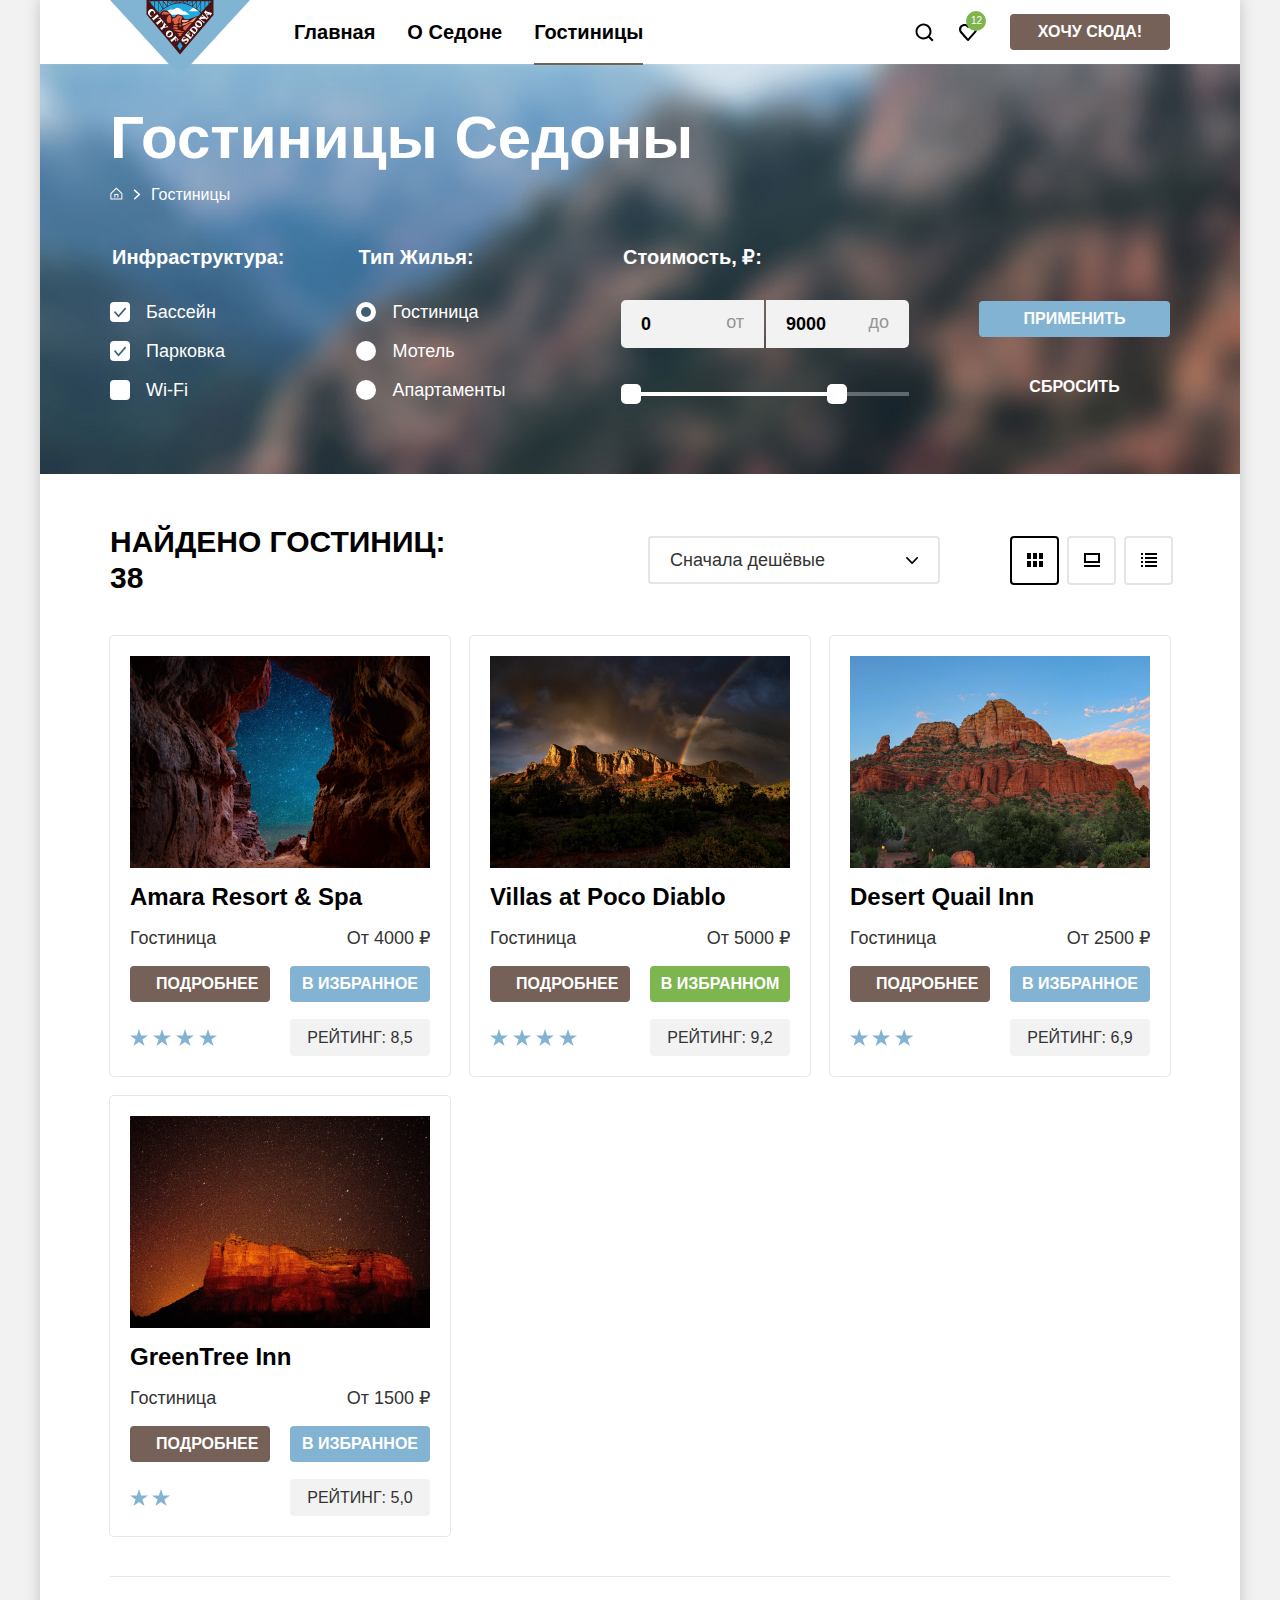
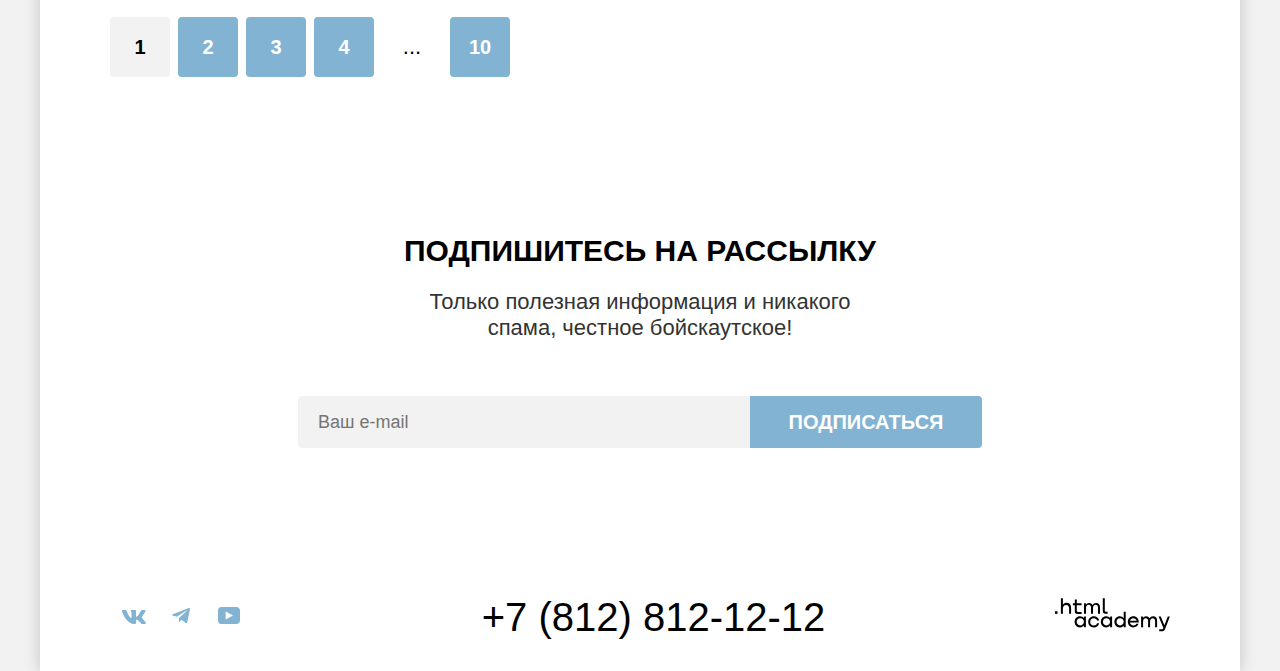
==== commit 24d1f7ae: "Исправляет ошибки" ====
--- a/catalog.html
+++ b/catalog.html
@@ -5,7 +5,7 @@
         <meta charset="utf-8">
         <title>Седона. Гостиницы</title>
         <link rel="stylesheet" href="styles/styles.css">
-        <link rel="icon" href="images/favicon.svg" type="image/x-icon">
+        <link rel="icon" href="images/favicon.png" type="image/x-icon">
     </head>
 
     <body>
@@ -80,9 +80,6 @@
                             </a>
                         </li>
                         <li class="breadcrumbs-item breadcrumbs-arrow">
-                            <span class="visually-hidden ">Далее</span>
-                        </li>
-                        <li class="breadcrumbs-item">
                             <a class="breadcrumbs-link " href="#">Гостиницы</a>
                         </li>
                     </ol>
@@ -195,27 +192,27 @@
                         </select>
                         <ul class="card-view-buttons">
                             <li class="card-view-item">
-                                <button class="card-button card-selected card-btn-tiles" type="button">
+                                <a class="card-button card-selected card-btn-tiles">
                                     <span class="visually-hidden">Показать плиткой</span>
-                                </button>
+                                </a>
                             </li>
                             <li class="card-view-item">
-                                <button class="card-button card-btn-cards" type="button">
+                                <a class="card-button card-btn-cards">
                                     <span class="visually-hidden">Показать карточки</span>
-                                </button>
+                                </a>
                             </li>
                             <li class="card-view-item">
-                                <button class="card-button card-btn-list" type="button">
+                                <a class="card-button card-btn-list">
                                     <span class="visually-hidden">Показать список</span>
-                                </button>
+                                </a>
                             </li>
                         </ul>
                     </div>
                     <ul class="product-list">
                         <li class="product-card">
                             <a class="product-card-link" href="#">
-                                <img class="product-card-image" src="images/catalog/hotel-1.jpg"
-                                    alt="Звёздное небо в расщелине гор.">
+                                <img class="product-card-image" src="images/catalog/hotel-1.jpg" width="300"
+                                    height="212" alt="Звёздное небо в расщелине гор.">
                                 <h3 class="product-card-title">Amara Resort & Spa</h3>
                             </a>
                             <p class="product-card-type">Гостиница</p>
@@ -229,8 +226,8 @@
                         </li>
                         <li class="product-card">
                             <a class="product-card-link" href="#">
-                                <img class="product-card-image" src="images/catalog/hotel-2.jpg"
-                                    alt="Радуга над горным хребтом.">
+                                <img class="product-card-image" src="images/catalog/hotel-2.jpg" width="300"
+                                    height="212" alt="Радуга над горным хребтом.">
                                 <h3 class="product-card-title">Villas at Poco Diablo</h3>
                             </a>
                             <p class="product-card-type">Гостиница</p>
@@ -245,8 +242,8 @@
                         </li>
                         <li class="product-card">
                             <a class="product-card-link" href="#">
-                                <img class="product-card-image" src="images/catalog/hotel-3.jpg"
-                                    alt="Горы на фоне голубого неба.">
+                                <img class="product-card-image" src="images/catalog/hotel-3.jpg" width="300"
+                                    height="212" alt="Горы на фоне голубого неба.">
                                 <h3 class="product-card-title">Desert Quail Inn</h3>
                             </a>
                             <p class="product-card-type">Гостиница</p>
@@ -260,8 +257,8 @@
                         </li>
                         <li class="product-card">
                             <a class="product-card-link" href="#">
-                                <img class="product-card-image" src="images/catalog/hotel-4.jpg"
-                                    alt="Гора на фоне звёздного неба.">
+                                <img class="product-card-image" src="images/catalog/hotel-4.jpg" width="300"
+                                    height="212" alt="Гора на фоне звёздного неба.">
                                 <h3 class="product-card-title">GreenTree Inn</h3>
                             </a>
                             <p class="product-card-type">Гостиница</p>
--- a/styles/styles.css
+++ b/styles/styles.css
@@ -277,7 +277,7 @@
 .hero {
     min-height: 485px;
     color: #333333;
-    background-color: #83B3D333;
+    background-color: #ABADAF;
     background-image: url("../images/divider.svg"), url("../images/hero-background.jpg");
     background-size: 100% auto, cover;
     background-repeat: no-repeat;
@@ -322,12 +322,11 @@
 
 .advantages-item {
     width: 400px;
-    height: 385px;
 }
 
 .advantages-item-img {
     width: 800px;
-    height: 385px;
+    height: auto;
 }
 
 .advantages-item-wide-dark {
@@ -529,7 +528,7 @@
 
 .subscribe-theme-custom {
     color: #FFFFFF;
-    background-color: #83B3D333;
+    background-color: #ABADAF;
     background-image: url("../images/subscribe-background.jpg");
     background-size: cover;
     background-repeat: no-repeat;
@@ -586,10 +585,6 @@
     border-radius: 4px 0 0 4px;
 }
 
-.subscribe-theme-custom .subscribe-form-name input {
-    background-color: #FFFFFF;
-}
-
 .subscribe-button {
     width: 232px;
     height: 52px;
@@ -601,7 +596,7 @@
 /*Фильтры*/
 .main-inner-content {
     color: #FFFFFF;
-    background-color: #756157;
+    background-color: #ABADAF;
     background-image: url("../images/main-inner-background.jpg");
     background-size: cover;
     background-repeat: no-repeat;
@@ -618,11 +613,23 @@
 
 .breadcrumbs {
     display: flex;
-    margin: 0;
-    margin-top: 8px;
+    align-items: center;
+    margin: 0;
+    margin-top: 7px;
     padding: 0;
     gap: 10px;
     list-style: none;
+}
+
+.breadcrumbs-arrow::before {
+    content: " ";
+    display: inline-block;
+    width: 8px;
+    height: 11px;
+    margin-right: 5px;
+    background-image: url(../images/breadcrumbs-arrow.svg);
+    background-size: contain;
+    background-repeat: no-repeat;
 }
 
 .breadcrumbs-link,
@@ -653,16 +660,6 @@
 
 .breadcrumbs-home:active {
     fill: #FFFFFF4D;
-}
-
-.breadcrumbs-arrow {
-    content: " ";
-    display: inline-block;
-    width: 8px;
-    height: 21px;
-    background-image: url(../images/breadcrumbs.svg);
-    background-size: contain;
-    background-repeat: no-repeat;
 }
 
 .filters {
@@ -952,26 +949,21 @@
     margin: 0;
     padding: 0;
     list-style: none;
-
     width: 160px;
-
-    display: flex;
-    flex-wrap: wrap;
+    display: flex;
     gap: 8px;
 }
 
 .card-button {
     padding: 0;
-
-    width: 48px;
-    height: 48px;
+    width: 45px;
+    height: 45px;
     display: flex;
     justify-content: center;
     align-items: center;
     background-color: #ffffff;
     border: 2px solid #e5e5e5;
     border-radius: 4px;
-
     background-size: 16px 14px;
     background-repeat: no-repeat;
     background-position: center;
@@ -1018,6 +1010,7 @@
     display: grid;
     -ms-grid-columns: 140px 20px 140px;
     grid-template-columns: repeat(2, 140px);
+    grid-template-rows: 1fr;
     gap: 17px 20px;
     box-shadow: 0 0 0 1px #e6e6e6;
     padding: 20px;
@@ -1087,10 +1080,11 @@
 }
 
 .product-card-rating {
-    display: block;
+    display: inline-block;
     width: 140px;
-    margin: 0;
-    padding: 8px 0;
+    height: 20px;
+    margin: 0;
+    padding: 9px 0 8px 0;
     font-size: 16px;
     line-height: 20px;
     border-radius: 4px;
@@ -1170,6 +1164,7 @@
     padding: 0;
     color: #000000;
     width: 142px;
+    flex-wrap: wrap;
     height: 40px;
     display: flex;
     list-style: none;
